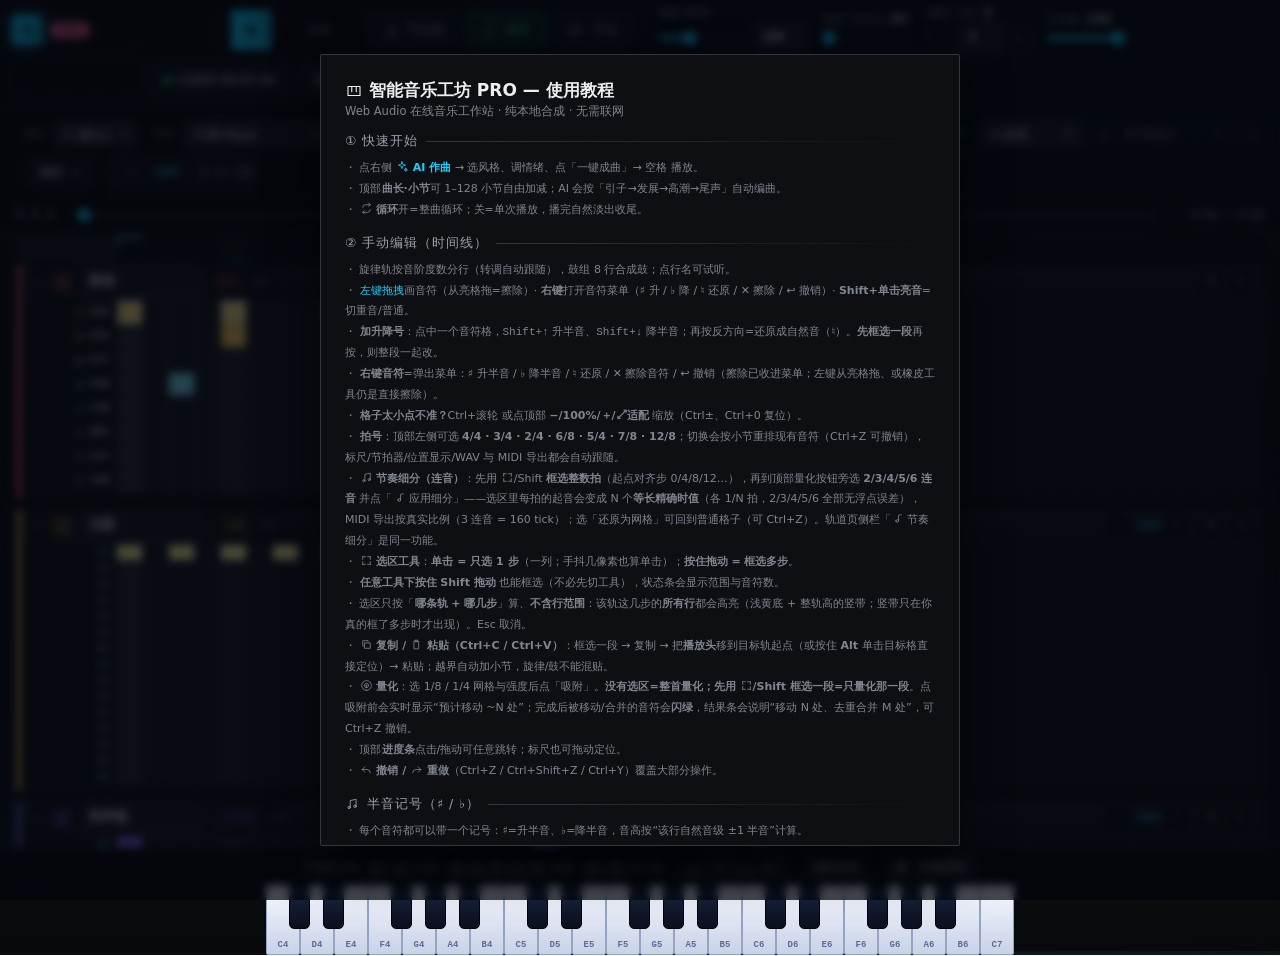
==== index.html @ 0ff8b5b7 "fix(share): 分享卡片二维码/链接不再指向 localhost，并如实说明二维码能带什么 用户反馈的致命问题：分享卡片上的二维码在别的设备上扫出来是 localhost，打不开。  排查发现" ====
<!DOCTYPE html>
<html lang="zh-CN">
<head>
<meta charset="UTF-8">
<meta name="viewport" content="width=device-width, initial-scale=1">
<!-- 跨文档 View Transition 的 opt-in 双保险（批 C 诊断）：与 css/theme.css 的 @view-transition{navigation:auto}
     等价、互相兼容；这是 W3C 推荐的早期写法，Chromium 111+ 就认，旧浏览器忽略本行不会报错 -->
<meta name="view-transition" content="same-origin">
<!-- 对外访问地址：分享链接与分享卡片二维码用它拼，**不能用 location.origin**——
     本地起服务时那是 localhost，别人扫了/点了都打不开。自行部署请改这两行。 -->
<link rel="canonical" href="https://yhl4466.github.io/music-studio-pro/">
<meta name="mp-share-base" content="https://yhl4466.github.io/music-studio-pro/">
<title>智能音乐工坊 PRO · AI 作曲工作室</title>
<link rel="stylesheet" href="./css/theme.css">
<link rel="stylesheet" href="./css/layout.css">
<link rel="stylesheet" href="./css/timeline.css">
<link rel="icon" href="./assets/favicon.svg">
<script type="module" src="./js/main.js"></script>
</head>
<body>

<header class="topbar">
  <div class="brand" id="brandBtn">
    <div class="logo"></div>
    <b>智能音乐工坊</b>
    <span class="badge">PRO</span>
  </div>
  <div class="sep"></div>

  <div class="transport">
    <button class="playBtn" id="playBtn" title="播放 / 停止 (空格)">
      <svg viewBox="0 0 24 24" id="playIco"><path d="M8 5v14l11-7z"/></svg>
      <svg viewBox="0 0 24 24" id="stopIco" style="display:none"><rect x="6" y="6" width="12" height="12" rx="2"/></svg>
    </button>
    <!-- 批 C 第三部分：走带区只剩"操作状态"一行（位置已并入下方进度行，BPM/拍号只在顶栏数值处） -->
    <div class="posBox"><div class="posSub" id="posSub" title="操作状态">就绪</div></div>
    <button class="metroBtn" id="metroBtn"><span>节拍器</span></button>
    <button class="metroBtn on" id="loopBtn" title="循环播放整曲 / 单次播放"><span>循环</span></button>
    <button class="toStartBtn" id="toStartBtn" title="回到开头（若在播放则从头重新开始）">开头</button>
  </div>

  <div class="sep"></div>

  <div class="ctrls">
    <div class="knobGrp">
      <div class="knobTop"><span>速度 BPM</span></div>
      <div style="display:flex;gap:8px;align-items:center">
        <div class="rangeW"><input type="range" id="bpm" min="40" max="220" value="100"></div>
        <input class="numInp" id="bpmNum" type="number" min="40" max="220" value="100">
      </div>
    </div>
    <div class="knobGrp">
      <div class="knobTop"><span>摇摆 Swing</span><span class="v" id="swingV">0%</span></div>
      <div class="rangeW" style="width:90px"><input type="range" id="swing" min="0" max="80" value="0"></div>
    </div>
    <div class="knobGrp">
      <div class="knobTop"><span>曲长·小节</span><span class="v" id="barsV">4</span></div>
      <div style="display:flex;gap:4px;align-items:center">
        <button class="hchip" id="barMinus" title="减少 1 小节">−</button>
        <input class="numInp" id="barsN" type="number" min="1" max="128" value="4" style="width:42px">
        <button class="hchip" id="barPlus" title="增加 1 小节">+</button>
      </div>
    </div>
    <div class="knobGrp">
      <div class="knobTop"><span>主音量</span><span class="v" id="masterV">100</span></div>
      <div class="rangeW" style="width:90px"><input type="range" id="masterVol" min="0" max="120" value="100"></div>
    </div>
  </div>

  <div class="acts">
    <div class="vizBox"><canvas id="viz" width="120" height="30"></canvas></div>
    <!-- 自动保存状态：改动后显示"未保存"，~900ms 后变"已自动保存 HH:MM:SS"。
         点它打开菜单（保存到作品库历史 / 立即保存 / 导出）。没有这块指示时，
         自动保存是完全静默的 —— 用户无从判断到底存没存，会合理地以为"没有自动保存"。 -->
    <div class="menuWrap" id="saveWrap">
      <button class="btn saveBtn" id="saveBtn" title="自动保存状态（点开可查看历史版本）" aria-haspopup="true" aria-expanded="false">
        <span class="saveDot" id="saveDot" aria-hidden="true"></span><span id="saveTxt">已就绪</span>
      </button>
      <div class="menu menuRight" id="saveMenu" role="menu" aria-label="保存与历史">
        <div class="saveMenuHead" id="saveMenuHead">自动保存已开启</div>
        <button class="mi" data-sact="now"><span class="ic"></span>立即保存一次</button>
        <button class="mi" data-sact="lib"><span class="ic"></span>存入作品库…</button>
        <div class="divider" style="margin:4px 0"></div>
        <button class="mi" data-sact="history"><span class="ic"></span>查看历史版本…</button>
      </div>
    </div>
    <div class="menuWrap">
      <button class="btn" id="eqBtn" title="主输出 3 段均衡 / 砖墙限制器">EQ</button>
      <div class="menu eqPanel" id="eqPanel">
        <div class="h2" style="margin-top:2px">主输出均衡 / 限制</div>
        <div class="sliderLine"><label>低频</label><input type="range" id="eqL" min="-12" max="12" value="0"><span class="v" id="eqLV">0</span></div>
        <div class="sliderLine"><label>中频</label><input type="range" id="eqM" min="-12" max="12" value="0"><span class="v" id="eqMV">0</span></div>
        <div class="sliderLine"><label>高频</label><input type="range" id="eqH" min="-12" max="12" value="0"><span class="v" id="eqHV">0</span></div>
        <div class="sliderLine"><label>限制器</label><input type="range" id="eqLim" min="0" max="1" step="0.1" value="1"><span class="v" id="eqLimV">开</span></div>
        <div class="small">EQ ±12dB；限制器可避免削波。</div>
      </div>
    </div>
    <button class="btn acc" id="aiBtn" title="打开 AI 作曲面板">AI 作曲</button>
    <div class="menuWrap" id="themeWrap">
      <button class="btn themeBtn" id="themeBtn" title="切换主题配色（6 套，选择会记住）"></button>
    </div>
    <button class="btn" id="sideToggle" title="收展右侧面板"></button>
    <div class="menuWrap">
      <button class="btn" id="menuBtn">菜单</button>
      <div class="menu" id="menu">
        <button class="mi" data-act="addLead"><span class="ic"></span>添加主旋律轨</button>
        <button class="mi" data-act="addArp"><span class="ic"></span>添加琶音轨</button>
        <button class="mi" data-act="addPad"><span class="ic"></span>添加和弦垫轨</button>
        <button class="mi" data-act="addChord"><span class="ic"></span>添加柱式和弦轨</button>
        <button class="mi" data-act="addBass"><span class="ic"></span>添加贝斯轨</button>
        <button class="mi" data-act="addDrum"><span class="ic"></span>添加鼓组轨</button>
        <div class="divider" style="margin:4px 0"></div>
        <button class="mi" data-act="saveFile"><span class="ic"></span>导出工程文件<small>JSON</small></button>
        <button class="mi" data-act="loadFile"><span class="ic"></span>导入工程文件<small>JSON</small></button>
        <button class="mi" data-act="quickSave"><span class="ic"></span>快速保存到浏览器<small>Ctrl+S</small></button>
        <button class="mi" data-act="quickLoad"><span class="ic"></span>载入浏览器存档</button>
        <div class="divider" style="margin:4px 0"></div>
        <button class="mi" data-act="exportWav"><span class="ic"></span>导出 WAV 音频</button>
        <button class="mi" data-act="exportMidi"><span class="ic"></span>导出 MIDI 文件</button>
        <button class="mi" data-act="importMidi"><span class="ic"></span>导入 MIDI 文件</button>
        <button class="mi" data-act="shareLink"><span class="ic"></span>复制分享链接</button>
        <button class="mi" data-act="help"><span class="ic"></span>快捷键 &amp; 说明</button>
        <div class="divider" style="margin:4px 0"></div>
        <button class="mi" data-act="clearAll" style="color:var(--bad)"><span class="ic"></span>清空全部音轨</button>
      </div>
    </div>
    <input type="file" id="fileIn" accept=".json,.mpjson" style="display:none">
    <input type="file" id="midiFileIn" accept=".mid,.midi" style="display:none">
  </div>
</header>

<div class="wrap">
  <main class="stage">
    <div class="stageTop">
      <div class="t1" id="keyInfo"></div>
      <select class="miniSel" id="meterSel" style="width:auto" title="拍号（每小节几拍、以什么音符为一拍）：4/4、3/4、2/4、6/8、5/4、7/8、12/8。切换会按小节重排现有内容">
        <option value="4/4">4/4</option>
        <option value="3/4">3/4</option>
        <option value="2/4">2/4</option>
        <option value="6/8">6/8</option>
        <option value="5/4">5/4</option>
        <option value="7/8">7/8</option>
        <option value="12/8">12/8</option>
      </select>
      <!-- 批 C 后补：工具行按功能分组（调性 / 绘制 / 复制 / 量化 / 细分 / 撤销 / 编辑 / 缩放），
           组间用 .vsep 竖线（--hair-2）分隔；行内 gap 4px + 竖线两侧各 4px = 组间视觉 8px -->
      <span class="vsep" aria-hidden="true"></span>
      <div class="zoomGrp toolGrp" title="绘制工具：画笔=点/拖画（从亮格拖=擦）；橡皮=点/拖擦；选区=拖一段用于 复制/区域量化。任意工具下按住 Shift 拖也可以直接框选">
        <button id="toolPaint" class="on" title="画笔：点/拖画音符" aria-label="画笔工具"></button>
        <button id="toolErase" title="橡皮：点/拖擦除" aria-label="橡皮工具"></button>
        <button id="toolSel" title="选区/区域量化：按住左键拖出一个框（和文件管理器选文件一样），松开后即可复制 或 只量化这一段；或按住 Shift 拖动直接框选" aria-label="选区工具"></button>
      </div>
      <span class="vsep" aria-hidden="true"></span>
      <div class="zoomGrp clipGrp" title="复制/粘贴：先框选一段并复制（Ctrl+C），把播放头移到目标轨的起点（或 Alt 点目标格定位）后粘贴（Ctrl+V）">
        <button id="copyBtn" title="复制选区 (Ctrl+C)" aria-label="复制选区"></button>
        <button id="pasteBtn" title="粘贴 (Ctrl+V)" aria-label="粘贴"></button>
        <span class="zv" id="regionInfo" style="min-width:0;text-align:left"></span>
      </div>
      <span class="vsep" aria-hidden="true"></span>
      <select class="miniSel" id="quantGrid" title="量化到的最小音符粒度（16 分=原样；有选区时只量化选区）" aria-label="量化网格">
        <option value="1">1/16</option>
        <option value="2" selected>1/8</option>
        <option value="4">1/4</option>
      </select>
      <div class="rangeW" style="width:70px"><input type="range" id="quantStr" min="0" max="100" value="100" title="量化强度（%靠近网格；0=不动）"></div>
      <button class="btn sm" id="quantBtn" title="把音符吸附到网格（有选区=只量化选区）">吸附</button>
      <span class="qEst" id="quantEst"></span>
      <span class="vsep" aria-hidden="true"></span>
      <select class="miniSel" id="rhythmSel" style="width:auto" title="选区节奏细分：把选区里每拍的起音改成 N 等分精确时值（2/3/4/5/6 连音），或还原成普通网格" aria-label="连音数">
        <option value="2">2 连音</option>
        <option value="3" selected>3 连音</option>
        <option value="4">4 连音</option>
        <option value="5">5 连音</option>
        <option value="6">6 连音</option>
        <option value="0">还原为网格</option>
      </select>
      <button class="btn sm" id="rhythmBtn" title="先在旋律/鼓组轨上框选整数拍（选区工具 或 Shift+拖），再点这里应用细分">应用细分</button>
      <span class="vsep" aria-hidden="true"></span>
      <!-- 撤销/重做改纯图标按钮（28px 方形，与画笔/橡皮/选区/复制/粘贴同一套）；
           文字进 title，label 用 aria-label 保住读屏 -->
      <button class="btn sm icoBtn" id="undoBtn" disabled title="撤销 Ctrl+Z" aria-label="撤销"><span class="ico ico-undo" aria-hidden="true"></span></button>
      <button class="btn sm icoBtn" id="redoBtn" disabled title="重做 Ctrl+Shift+Z" aria-label="重做"><span class="ico ico-redo" aria-hidden="true"></span></button>
      <span class="vsep" aria-hidden="true"></span>
      <!-- 批 C 第三部分：低频的 4 个编辑动作从常驻收进「编辑 ▾」菜单（id / 事件绑定一律不变，
           结构上只是换了父节点；菜单项的 .mi 类让它们与主菜单同一套观感与交错动效） -->
      <div class="menuWrap" id="editWrap">
        <button class="btn sm" id="editBtn" title="更多编辑操作（人性化力度 / 随机音色 / 清空选中轨 / 跟随）" aria-haspopup="true" aria-expanded="false">编辑 <span class="ico ico-caret" aria-hidden="true"></span></button>
        <div class="menu menuBelow" id="editMenu" role="menu" aria-label="更多编辑操作">
          <button class="mi" id="humanBtn" title="给所有音符加入轻微力度变化">人性化力度</button>
          <button class="mi" id="randPatchBtn" title="随机化选中音轨的音色">随机音色</button>
          <button class="mi" id="clearSelBtn" title="清空选中音轨的图案 (Delete)">清空选中轨</button>
          <div class="divider" style="margin:4px 0"></div>
          <button class="mi" id="followBtn" title="播放时自动滚动时间线跟随播放头"><span class="ico ico-follow" aria-hidden="true"></span>跟随</button>
        </div>
      </div>
      <span class="vsep" aria-hidden="true"></span>
      <div class="zoomGrp" title="时间线视图缩放（只改变显示大小，不改曲长/音符）">
        <button id="zoomOut" title="缩小"></button><span class="zv" id="zoomV">100%</span><button id="zoomIn" title="放大"></button><button id="zoomFit" class="fit" title="适配窗口宽度（长曲缩放下限 50%，横向滚动查看）"></button>
      </div>
    </div>
    <div class="seekBar" id="seekBar">
      <!-- 批 C 第三部分：位置并入进度行 —— 位置(#posMain) + 时长(#seekLbl) 同处一行，全案只此一处报位置/时长 -->
      <div class="posMain" id="posMain">1.1.1</div>
      <div class="seekTrack" id="seekTrack">
        <div class="seekFill" id="seekFill"></div>
        <div class="seekKnob" id="seekKnob"></div>
      </div>
      <span class="seekLbl" id="seekLbl">0:00 / 0:00</span>
    </div>
    <div class="timeline" id="timeline">
      <div class="tlInner" id="tlInner">
        <div class="ruler" id="ruler"></div>
        <div id="trackList"></div>
      </div>
      <div class="emptyTip hidden" id="emptyTip">
        <div class="big"></div>
        <b>还没有任何音轨</b>
        <div class="hint">点上方「<span class="ico ico-sparkle" aria-hidden="true"></span>AI 作曲」一键生成一首完整编曲<br>或手动点击 <b style="color:var(--acc)"><span class="ico ico-menu" aria-hidden="true"></span>菜单</b> 添加音轨 · 也可 <b style="color:var(--acc)">导入工程</b></div>
        <button class="btn acc" id="demoBtn" style="pointer-events:auto">加载示例工程</button>
      </div>
    </div>
    <div class="pianoBar" id="pianoBar">
      <div class="pinfo">
        <span><span class="ico ico-keys" aria-hidden="true"></span>键盘演奏 &nbsp;<kbd>A</kbd>–<kbd>L</kbd> 白键 · <kbd>W</kbd><kbd>E</kbd><kbd>T</kbd><kbd>Y</kbd><kbd>U</kbd> 黑键 · <kbd>Z</kbd>/<kbd>X</kbd> 切八度</span>
        <span>八度 <button class="btn sm" id="pianoOctDown"></button><span id="pianoOctV" style="font:600 11px var(--mono)">C5</span><button class="btn sm" id="pianoOctUp"></button></span>
        <span><button class="btn sm" id="audBtn">试听音色</button></span>
        <span title="让键盘起点对准所选旋律轨的音区，方便跟着试弹"><button class="btn sm" id="pianoAlign">对准音区</button></span>
      </div>
      <div class="pKeys" id="pKeys"></div>
    </div>
  </main>

  <aside class="side" id="side">
    <nav class="sideTabs">
      <button class="stab on" data-tab="ai">AI 作曲</button>
      <button class="stab" data-tab="track">轨道 / 混音</button>
      <button class="stab" data-tab="lib">作品库</button>
    </nav>
    <div class="sideBody" id="sideBody"></div>
  </aside>
</div>

<div id="toasts"></div>
<input type="file" id="wavFileIn" style="display:none">

</body>
</html>
---- css/theme.css ----
/* [theme.css] FEAT-V6/T2（批 1）：全站设计 token —— 冷灰基底 + 单一信号色 + 锐利直角 + 1px 细线。
   ============================================================================
   设计语言（两页共用，主应用与可视化页同一套）：
   1) 基底：中性冷灰阶梯（不再带明显蓝/暖偏），6 套主题共用同一套灰阶关系，
      主题之间的差异**只由信号色与少量表现层（glow / edging / hair）承担**。
   2) 信号色：每套主题只有 1 个色相（--sig = --acc）。--acc2/--acc3 是同色相的暗步/亮步，
      供"需要两三档"的地方使用（渲染器的 theme 配色、chip 选中底、图表渐变），不再是第二/第三个色相。
   3) 对比度：--txt/--bg0 ≥ 7:1、--txt/--card ≥ 7:1、--mut 与 --dim 对 --card ≥ 4.5:1（小字也达 AA）。
   4) 层级：--mut（标签）与 --dim（元信息/技术标签）拉开到可辨识的亮度差；颜色只承担层级，不靠加粗。
   5) 无辉光、无彩虹渐变：--glow 仅 cyber 非零；--grad/--grad2 是"信号色 → 同色 62~78% 透明"的弱渐变。
   6) 尺度 token（字号阶梯 / 间距 / 时长缓动 / 控件高度 / 圆角）只在 :root 定义一次，主题块不重复。
   ============================================================================
   外部依赖（**改名/改类型会坏功能，务必保持**）：
   · JS 读色：--acc / --acc2 / --acc3 / --txt（js/viz/renderers/*.js 用正则解析，必须是字面 hex 或 rgb()，
     不能写成 color-mix()/var()，否则渲染器取色失败会回落到内置默认色）。
   · JS 读长度：--labW（js/ui/seek.js 用 parseFloat 取像素值，必须保留 px 单位）。
   · 主题切换：JS 只切 documentElement 的 data-theme，本文件必须为 6 套主题**全覆盖**同一批变量。
   ============================================================================
   Token 分两类：
   A. 每套主题必须全覆盖（下方 6 个主题块结构完全一致，便于逐行比对）；
   B. 仅 :root 定义一次的尺度 token（字号/间距/时长/高度/圆角），主题块里不出现。
   ============================================================================ */

/* ============================== A. 主题：studio（默认·录音棚冷灰） ============================== */
:root{
  /* —— 基底（中性冷灰，无蓝偏） —— */
  --bg0:#0a0b0d; --bg1:#0e1013; --bg2:#13161a; --panel:#0d0f12;
  --card:#13161a; --card2:#191d22;
  --line:#23272d; --line2:#33373d;                  /* 1px 分割线：常态 / 强化 */
  --hair:rgba(255,255,255,.07);                     /* 细网格线（弱） */
  --hair-2:rgba(255,255,255,.14);                   /* 细网格线（强） */
  --grid-line:#1b1e23; --grid-line2:#23272d;        /* 时间线网格（浅色主题需反转） */
  /* —— 文字层级（4 档，冷灰中性） —— */
  --txt:#eceef1; --mut:#9ba1ab; --dim:#80868f;
  /* —— 单一信号色 + 同色暗步/亮步 —— */
  --sig:#18d1ff;
  --acc:#18d1ff; --acc2:#12829e; --acc3:#77def9;
  /* —— 语义色（与主题无关，仅 cream 为浅底加深） —— */
  --good:#35c98f; --warn:#e8b13f; --bad:#e5484d;
  /* —— 弱渐变（信号色 → 同色 78%），不再是三色霓虹 —— */
  --grad:linear-gradient(100deg,#18d1ff,rgba(24,209,255,.78));
  --grad2:linear-gradient(100deg,rgba(24,209,255,.62),#18d1ff);
  /* —— 阴影（紧、实、无明显扩散） —— */
  --shadow-1:0 1px 2px rgba(0,0,0,.5);
  --shadow-2:0 8px 24px rgba(0,0,0,.55);
  --shadow-3:0 20px 48px rgba(0,0,0,.62);
  /* —— 玻璃层 / 交互底 —— */
  --glass:rgba(14,16,19,.72); --glass-blur:14px;
  --hover:rgba(255,255,255,.07);
  --well:rgba(0,0,0,.30);
  --ctl-bg:#0d0f12; --ctl-bg2:#1b1f24; --sel-bg:#1c2026;
  --ring:#18d1ff;                                   /* 焦点环 = 信号色 */
  --on-acc:#05070a; --on-txt:#f2f4f6;               /* 信号色块上的字 / 选中态的字 */
  /* —— 其它表现层 —— */
  --edging:rgba(255,255,255,.10);
  --cell-shadow:inset 0 -2px 0 rgba(0,0,0,.35),inset 0 0 0 1px rgba(255,255,255,.10);
  --scroll-sh:8px 0 10px -8px rgba(0,0,0,.7);
  --piano:rgba(12,13,16,.96); --piano2:rgba(8,9,11,.98);
  --glow:0 0 0 0 rgba(0,0,0,0);
  --note-ink:#0b0c0e;
  /* —— 预混 token（FEAT-V6/T4：color-mix 静态化。切主题时要重算上万节点，
        原来每格 6 条 color-mix 会让同步重算达 515ms；这里把它们变成"常量"）—— */
  --txt-rgb:236,238,241; --line-rgb:35,39,45; --bg0-rgb:10,11,13;
  --acc-rgb:24,209,255; --acc2-rgb:18,130,158; --acc3-rgb:119,222,249;
  --good-rgb:53,201,143; --bad-rgb:229,72,77; --note-ink-rgb:11,12,14;
  --lab-root:#53d9fb; --ruler-bar-tx:#9ae3f7;

  /* ============================ B. 尺度 token（全站一次定义） ============================ */
  /* 字号阶梯：极端对比（44 超大 ↔ 9 技术标签），中间只留 4 档，避免"15 档差 0.5px" */
  --fs-display:44px; --fs-h1:22px; --fs-h2:15px; --fs-body:12.5px; --fs-label:10px; --fs-micro:9px;
  --lh-tight:1.15; --lh-base:1.5;
  --ls-wide:1.2px; --ls-tech:2px;                   /* 技术标签字距 */
  /* 间距阶梯（4 的倍数） */
  --sp-1:4px; --sp-2:8px; --sp-3:12px; --sp-4:16px; --sp-5:24px; --sp-6:32px;
  --gut:16px; --gap-ctl:8px;                        /* 页面左右栏距 / 控件之间 */
  /* ============================ C. 动效 token（FEAT-V6/T5 批 3 动效系统） ============================
     时长按 100/300/500 Rule 分五档；**退出动画 = 进入时长 × 0.75**（在组件里写死为下一档，
     例：菜单进入 --dur-base 280ms → 退出 --dur-fast 200ms ≈ 0.71×）。
     缓动一律用这 5 个具名曲线，不用 ease / linear / 弹跳曲线（2015 年观感）。 */
  --dur-instant:120ms;  /* 即时反馈：按下、开关、颜色 */
  --dur-fast:200ms;     /* 快速状态：hover、focus ring；也是退出动画基准（280×0.75≈200） */
  --dur-base:280ms;     /* 状态变化：菜单、tooltip、面板 */
  --dur-slow:420ms;     /* 布局变化：手风琴、模态、抽屉 */
  --dur-enter:560ms;    /* 入场：页面加载、英雄区 */
  --dur-flash:1200ms;   /* 功能反馈：量化闪绿（需可读，故比 slow 长；唯一的第 6 档，见汇报偏差） */
  --ease-out:cubic-bezier(.16,1,.3,1);         /* 元素进入（默认） */
  --ease-in:cubic-bezier(.7,0,.84,0);          /* 元素离开 */
  --ease-in-out:cubic-bezier(.65,0,.35,1);     /* 状态切换（下划线滑动等） */
  --ease-out-quart:cubic-bezier(.25,1,.5,1);   /* 平滑、精致（列表交错） */
  --ease-out-quint:cubic-bezier(.22,1,.36,1);  /* 戏剧性（粒子呼吸） */
  --ease-linear:cubic-bezier(0,0,1,1);         /* 恒速：只给旋转弧用（数学上等价 linear，但不用关键字） */
  /* 控件高度（统一 3 档） */
  --h-lg:40px; --h:32px; --h-sm:26px;
  /* 圆角：锐利直角（机核风），不再有 12px 软卡片 */
  --r:2px; --r-sm:2px; --r-xs:2px; --r-pill:2px;
  --mono:ui-monospace,'Cascadia Code',Consolas,monospace;
  --cw:24px; --labW:96px;
  font-size:14px;
}

/* ============================== 主题：midnight（更深、更静） ============================== */
:root[data-theme="midnight"]{
  --bg0:#060709; --bg1:#0a0b0e; --bg2:#101216; --panel:#080a0d;
  --card:#0e1014; --card2:#14171c;
  --line:#1e2127; --line2:#2c3038;
  --hair:rgba(255,255,255,.08); --hair-2:rgba(255,255,255,.15);
  --grid-line:#16191e; --grid-line2:#1e2127;
  --txt:#f0f2f5; --mut:#9aa1ac; --dim:#7f8792;
  --sig:#5a7cff;
  --acc:#5a7cff; --acc2:#384d9d; --acc3:#9eb1fa;
  --good:#2fbe86; --warn:#dfa93a; --bad:#e04a52;
  --grad:linear-gradient(100deg,#5a7cff,rgba(90,124,255,.78));
  --grad2:linear-gradient(100deg,rgba(90,124,255,.62),#5a7cff);
  --shadow-1:0 1px 2px rgba(0,0,0,.6);
  --shadow-2:0 10px 28px rgba(0,0,0,.66);
  --shadow-3:0 22px 54px rgba(0,0,0,.72);
  --glass:rgba(10,11,14,.76); --glass-blur:16px;
  --hover:rgba(255,255,255,.08);
  --well:rgba(0,0,0,.42);
  --ctl-bg:#080a0d; --ctl-bg2:#171b21; --sel-bg:#1a1f24;
  --ring:#5a7cff;
  --on-acc:#04060a; --on-txt:#f4f6f9;
  --edging:rgba(255,255,255,.11);
  --cell-shadow:inset 0 -2px 0 rgba(0,0,0,.42),inset 0 0 0 1px rgba(255,255,255,.11);
  --scroll-sh:8px 0 10px -8px rgba(0,0,0,.85);
  --piano:rgba(8,10,13,.97); --piano2:rgba(5,6,8,.99);
  --glow:0 0 0 0 rgba(0,0,0,0);
  --note-ink:#07080b;
  --txt-rgb:240,242,245; --line-rgb:30,33,39; --bg0-rgb:6,7,9;
  --acc-rgb:90,124,255; --acc2-rgb:56,77,157; --acc3-rgb:158,177,250;
  --good-rgb:47,190,134; --bad-rgb:224,74,82; --note-ink-rgb:7,8,11;
  --lab-root:#849dfc; --ruler-bar-tx:#b7c5f9;
}

/* ============================== 主题：cyber（信号色 + 霓虹描边，唯一保留辉光） ============================== */
:root[data-theme="cyber"]{
  --bg0:#05070a; --bg1:#090c11; --bg2:#0e1319; --panel:#07090d;
  --card:#0d1116; --card2:#15191e;
  --line:#1f2329; --line2:#2b3035;
  --hair:rgba(255,255,255,.08); --hair-2:rgba(0,229,176,.22);   /* cyber 的"通电细线" */
  --grid-line:#191d22; --grid-line2:#21262b;
  --txt:#eef1f4; --mut:#9aa3ad; --dim:#7f8892;
  --sig:#00e5b0;
  --acc:#00e5b0; --acc2:#028c6e; --acc3:#68eecf;
  --good:#35c98f; --warn:#e8c33f; --bad:#e5484d;
  --grad:linear-gradient(100deg,#00e5b0,rgba(0,229,176,.78));
  --grad2:linear-gradient(100deg,rgba(0,229,176,.62),#00e5b0);
  --shadow-1:0 1px 2px rgba(0,0,0,.6);
  --shadow-2:0 10px 28px rgba(0,0,0,.68);
  --shadow-3:0 22px 54px rgba(0,0,0,.74);
  --glass:rgba(9,12,16,.70); --glass-blur:16px;
  --hover:rgba(0,229,176,.10);
  --well:rgba(0,0,0,.36);
  --ctl-bg:#080b0f; --ctl-bg2:#171c20; --sel-bg:#1a2024;
  --ring:#00e5b0;
  --on-acc:#04120d; --on-txt:#e8fff8;
  --edging:rgba(0,229,176,.35);
  --cell-shadow:inset 0 -2px 0 rgba(0,0,0,.45),inset 0 0 0 1px rgba(0,229,176,.22);
  --scroll-sh:8px 0 10px -8px rgba(0,0,0,.85);
  --piano:rgba(8,11,14,.96); --piano2:rgba(4,6,8,.99);
  --glow:0 0 18px rgba(0,229,176,.18);              /* 赛博特色：唯一非零辉光 */
  --note-ink:#06090c;
  --txt-rgb:238,241,244; --line-rgb:31,35,41; --bg0-rgb:5,7,10;
  --acc-rgb:0,229,176; --acc2-rgb:2,140,110; --acc3-rgb:104,238,207;
  --good-rgb:53,201,143; --bad-rgb:229,72,77; --note-ink-rgb:6,9,12;
  --lab-root:#43e8c3; --ruler-bar-tx:#90efda;
}

/* ============================== 主题：sunrise（暖意只在信号色，基底仍冷灰） ============================== */
:root[data-theme="sunrise"]{
  --bg0:#0a0b0d; --bg1:#0f1013; --bg2:#14161a; --panel:#0d0f12;
  --card:#14161a; --card2:#1a1d22;
  --line:#24282e; --line2:#34383d;
  --hair:rgba(255,255,255,.07); --hair-2:rgba(255,255,255,.14);
  --grid-line:#1c1f24; --grid-line2:#24282d;
  --txt:#f0f1f3; --mut:#a2a7ae; --dim:#868c94;
  --sig:#ff7a2f;
  --acc:#ff7a2f; --acc2:#9d4d21; --acc3:#f9b088;
  --good:#35c98f; --warn:#e8b13f; --bad:#e5484d;
  --grad:linear-gradient(100deg,#ff7a2f,rgba(255,122,47,.78));
  --grad2:linear-gradient(100deg,rgba(255,122,47,.62),#ff7a2f);
  --shadow-1:0 1px 2px rgba(0,0,0,.5);
  --shadow-2:0 8px 24px rgba(0,0,0,.55);
  --shadow-3:0 20px 48px rgba(0,0,0,.62);
  --glass:rgba(15,16,19,.72); --glass-blur:14px;
  --hover:rgba(255,255,255,.07);
  --well:rgba(0,0,0,.30);
  --ctl-bg:#0d0f12; --ctl-bg2:#1c1f24; --sel-bg:#1d2026;
  --ring:#ff7a2f;
  --on-acc:#120703; --on-txt:#f6f4f2;
  --edging:rgba(255,255,255,.10);
  --cell-shadow:inset 0 -2px 0 rgba(0,0,0,.35),inset 0 0 0 1px rgba(255,255,255,.10);
  --scroll-sh:8px 0 10px -8px rgba(0,0,0,.7);
  --piano:rgba(13,14,17,.96); --piano2:rgba(9,10,12,.98);
  --glow:0 0 0 0 rgba(0,0,0,0);
  --note-ink:#0c0d10;
  --txt-rgb:240,241,243; --line-rgb:36,40,46; --bg0-rgb:10,11,13;
  --acc-rgb:255,122,47; --acc2-rgb:157,77,33; --acc3-rgb:249,176,136;
  --good-rgb:53,201,143; --bad-rgb:229,72,77; --note-ink-rgb:12,13,16;
  --lab-root:#fb9b66; --ruler-bar-tx:#f6c4a8;
}

/* ============================== 主题：cream（浅色；基底浅冷灰，文字加深到 AA） ============================== */
:root[data-theme="cream"]{
  --bg0:#eef0f2; --bg1:#e6e9ec; --bg2:#dcdfe3; --panel:#f7f8f9;
  --card:#ffffff; --card2:#f1f3f5;
  --line:#d4d8dd; --line2:#b9bec3;
  --hair:rgba(20,23,27,.09); --hair-2:rgba(20,23,27,.16);
  --grid-line:#dfe3e7; --grid-line2:#d4d8dd;
  --txt:#14171b; --mut:#4e555d; --dim:#6b737c;
  --sig:#6a3fd0;
  --acc:#6a3fd0; --acc2:#482f88; --acc3:#ad96e5;
  --good:#1b7a4b; --warn:#8a5a00; --bad:#b3261e;
  --grad:linear-gradient(100deg,#6a3fd0,rgba(106,63,208,.78));
  --grad2:linear-gradient(100deg,rgba(106,63,208,.62),#6a3fd0);
  --shadow-1:0 1px 2px rgba(20,23,27,.10);
  --shadow-2:0 8px 24px rgba(20,23,27,.14);
  --shadow-3:0 18px 40px rgba(20,23,27,.20);
  --glass:rgba(255,255,255,.88); --glass-blur:12px;
  --hover:rgba(20,23,27,.05);
  --well:rgba(20,23,27,.05);
  --ctl-bg:#ffffff; --ctl-bg2:#eceff2; --sel-bg:#e6ecfb;
  --ring:#6a3fd0;
  --on-acc:#ffffff; --on-txt:#14171b;
  --edging:rgba(20,23,27,.10);
  --cell-shadow:inset 0 -2px 0 rgba(0,0,0,.18),inset 0 0 0 1px rgba(0,0,0,.10);
  --scroll-sh:8px 0 10px -8px rgba(20,23,27,.18);
  --piano:rgba(255,255,255,.97); --piano2:rgba(243,245,247,.99);
  --glow:0 0 0 0 rgba(0,0,0,0);
  --note-ink:#14171b;
  --txt-rgb:20,23,27; --line-rgb:212,216,221; --bg0-rgb:238,240,242;
  --acc-rgb:106,63,208; --acc2-rgb:72,47,136; --acc3-rgb:173,150,229;
  --good-rgb:27,122,75; --bad-rgb:179,38,30; --note-ink-rgb:20,23,27;
  --lab-root:#52349d; --ruler-bar-tx:#7f70a8;
}

/* ============================== 主题：forest（绿意只在信号色，基底仍冷灰） ============================== */
:root[data-theme="forest"]{
  --bg0:#090b0c; --bg1:#0d1011; --bg2:#121617; --panel:#0b0e0f;
  --card:#121617; --card2:#181d1e;
  --line:#212727; --line2:#303737;
  --hair:rgba(255,255,255,.07); --hair-2:rgba(255,255,255,.14);
  --grid-line:#191e1f; --grid-line2:#212727;
  --txt:#eceff0; --mut:#9aa5a4; --dim:#7f8a89;
  --sig:#35cf5f;
  --acc:#35cf5f; --acc2:#24803e; --acc3:#87dea0;
  --good:#35c98f; --warn:#e0b23f; --bad:#e5484d;
  --grad:linear-gradient(100deg,#35cf5f,rgba(53,207,95,.78));
  --grad2:linear-gradient(100deg,rgba(53,207,95,.62),#35cf5f);
  --shadow-1:0 1px 2px rgba(0,0,0,.5);
  --shadow-2:0 8px 24px rgba(0,0,0,.55);
  --shadow-3:0 20px 48px rgba(0,0,0,.62);
  --glass:rgba(12,15,16,.72); --glass-blur:14px;
  --hover:rgba(255,255,255,.07);
  --well:rgba(0,0,0,.30);
  --ctl-bg:#0b0e0f; --ctl-bg2:#191e1f; --sel-bg:#1b2320;
  --ring:#35cf5f;
  --on-acc:#04120a; --on-txt:#eefaf3;
  --edging:rgba(255,255,255,.10);
  --cell-shadow:inset 0 -2px 0 rgba(0,0,0,.35),inset 0 0 0 1px rgba(255,255,255,.10);
  --scroll-sh:8px 0 10px -8px rgba(0,0,0,.7);
  --piano:rgba(11,14,15,.96); --piano2:rgba(7,9,10,.98);
  --glow:0 0 0 0 rgba(0,0,0,0);
  --note-ink:#090c0d;
  --txt-rgb:236,239,240; --line-rgb:33,39,39; --bg0-rgb:9,11,12;
  --acc-rgb:53,207,95; --acc2-rgb:36,128,62; --acc3-rgb:135,222,160;
  --good-rgb:53,201,143; --bad-rgb:229,72,77; --note-ink-rgb:9,12,13;
  --lab-root:#68d888; --ruler-bar-tx:#a5e3b8;
}

*{box-sizing:border-box;margin:0;padding:0}
html,body{height:100%}

/* ---------- 主题切换：不再用通配符冻结过渡 ----------
   原实现是 `.theme-transitioning, .theme-transitioning *, *::before, *::after{transition:none!important}`。
   它每切一次主题都要把 `transition` 这条 `!important` 长手属性写到**整棵 DOM**（主页面 2.5 万元素）
   再撤销一次 —— 实测光这一对"加类 / 删类 + 下一帧"就是 300–450ms 的同步样式重算（长曲更久），
   而换来的只是"避免颜色插值"这一点观感收益。
   现在颜色 token 已经全部静态化（不再有逐格 color-mix），`data-theme` 一改，
   同一次样式重算里就把新颜色算完了，本来也不会留下插值区间，所以这条规则整体删除。 */

/* ---------- 主题切换：一次极短的"亮度脉动"（可选动效，300ms） ----------
   · 只动 opacity（合成层动画，不触发重排/重绘的样式重算）；
   · 用 body::after 固定铺满的极淡信号色薄雾，pointer-events:none 不挡交互；
   · 由 js/ui/theme.js 在切主题时加 .theme-pulse（300ms 后移除）。 */
body::after{content:'';position:fixed;inset:0;z-index:400;pointer-events:none;opacity:0;
  background:radial-gradient(120% 80% at 50% 0%,rgba(var(--acc-rgb),.10),transparent 60%)}
:root.theme-pulse body::after{animation:themePulse var(--dur-base) var(--ease-out) 1}
@keyframes themePulse{from{opacity:.9}to{opacity:0}}

/* ---------- 无障碍：prefers-reduced-motion ----------
   规则：关掉所有位移/缩放/循环动画，**保留颜色与透明度过渡**（不丢失状态可读性），
   并保留功能性动画（加载旋转弧、进度微光、焦点环）。 */
@media (prefers-reduced-motion: reduce){
  *,*::before,*::after{
    animation:none !important;                                  /* 位移/缩放/循环动画全关（含交错的负延迟观感） */
    transition-property:opacity,color,background-color,border-color,box-shadow,fill,stroke !important;
    transition-duration:var(--dur-instant) !important;transition-delay:0s !important;
  }
  /* 功能性动画显式恢复（进度条微光 / 忙碌旋转弧）：它们传达"还在跑"，不属于装饰动效 */
  #epBar::after,.pb i::after,.vz-prog>i::after{
    animation:sheen calc(var(--dur-flash) * 2) var(--ease-in-out) infinite !important}
  #epTxt::before{animation:spin var(--dur-flash) var(--ease-linear) infinite !important}
}

/* ---------- 按下反馈（批 3 第 6 项，两页共用）----------
   只加内阴影、不用 scale（scale 会把按钮文字重采样成糊的）；
   时长 --dur-instant（120ms）+ --ease-out；放在文件最后，保证在 .acc:hover 之类规则之后生效。 */
:is(.btn,.chip,.mi,.stab,.hchip,.bigBtn,.metroBtn,.toStartBtn,.zoomGrp button,.vz-btn,.vz-cardLink,.vz-select,
    .vz-play,.vz-cancel,.vz-cover-x,.vz-cover-kinds>button,.vz-cover-tabs>button):active{
  box-shadow:inset 0 2px 4px rgba(0,0,0,.3)}
:is(.btn.acc,.bigBtn,.vz-btn.acc,.playBtn):active{
  box-shadow:inset 0 2px 4px rgba(0,0,0,.3),inset 0 0 0 1px rgba(0,0,0,.25)}

/* ============================================================================
   动效工具（FEAT-V6/T5 批 A：从 layout.css 上移，主应用与可视化页共用）
   必须放在 theme.css —— visualizer.html 只加载 theme.css + viz.css，拿不到 layout.css。
   ============================================================================ */

/* 旋转弧（忙碌指示）：恒速用 --ease-linear（= cubic-bezier(0,0,1,1)，避开规范禁用的 linear 关键字） */
@keyframes spin{to{transform:rotate(360deg)}}
.spin{display:inline-block;width:13px;height:13px;flex:none;border:1.5px solid rgba(var(--txt-rgb),.25);
  border-top-color:var(--acc);border-radius:50%;animation:spin var(--dur-flash) var(--ease-linear) infinite}

/* 进度微光：55% 宽的高光带从右往左扫过（只动 transform，不碰 background-position） */
@keyframes sheen{from{transform:translateX(190%)}to{transform:translateX(-110%)}}

/* 列表交错进入：delay = var(--i) × 40ms，最多 8 档（超过的统一用第 8 档）
   · 主应用 .menu .mi / .helpLine：nth-child 给 --i
   · 可视化页 .vz-p：renderParams() 直接写 style="--i:n"（面板里控件类型不一，nth 会跳号） */
.menu .mi,.helpLine{animation:staggerIn var(--dur-fast) var(--ease-out-quart) both;animation-delay:calc(var(--i,0) * 40ms)}
.menu .mi:nth-child(1),.helpLine:nth-child(1){--i:0}
.menu .mi:nth-child(2),.helpLine:nth-child(2){--i:1}
.menu .mi:nth-child(3),.helpLine:nth-child(3){--i:2}
.menu .mi:nth-child(4),.helpLine:nth-child(4){--i:3}
.menu .mi:nth-child(5),.helpLine:nth-child(5){--i:4}
.menu .mi:nth-child(6),.helpLine:nth-child(6){--i:5}
.menu .mi:nth-child(7),.helpLine:nth-child(7){--i:6}
.menu .mi:nth-child(8),.helpLine:nth-child(8){--i:7}
.menu .mi:nth-child(n+9),.helpLine:nth-child(n+9){--i:8}
@keyframes staggerIn{from{opacity:0;transform:translateY(4px)}to{opacity:1;transform:none}}

/* 数字/文本上滑淡入。同名不同名的两条动画是为了"能重播"：连续改值时交替切类名即可重启，
   不必 remove → 强制回流 → add（拖动参数时每帧回流不可接受）。 */
@keyframes numTick{from{opacity:0;transform:translateY(6px)}to{opacity:1;transform:none}}
@keyframes numTickAlt{from{opacity:0;transform:translateY(6px)}to{opacity:1;transform:none}}
.numTick{animation:numTick var(--dur-fast) var(--ease-out)}
.numTickAlt{animation:numTickAlt var(--dur-fast) var(--ease-out)}

/* 播放中的"呼吸环"（主应用 .playBtn 与可视化页 .vz-play 共用）：只动 transform + opacity */
@keyframes playRipple{
  0%{opacity:.55;transform:scale(1)}
  65%{opacity:0;transform:scale(1.35)}
  100%{opacity:0;transform:scale(1.35)}
}

/* 交叉淡入淡出（批 A：渲染器切换、封面产物/风格切换、画布首次入场共用）
   fadeOut 120ms --ease-in；fadeIn 280ms --ease-out 带极轻推镜；中间点由 JS 的 120ms 定时器对齐。
   批 C 第一部分起：这两个 keyframes 同时被"跨页面 View Transition"复用（见下面那段）。 */
@keyframes fadeOut{from{opacity:1}to{opacity:0}}
@keyframes fadeIn{from{opacity:0;transform:scale(1.015)}to{opacity:1;transform:none}}
.fadeOut{animation:fadeOut var(--dur-instant) var(--ease-in) both}
.fadeIn{animation:fadeIn var(--dur-base) var(--ease-out) both}

/* ============================================================================
   跨页面过渡（FEAT-V6/T5 批 C 第一部分）：主应用 ⇄ 可视化页
   · @view-transition{navigation:auto} 让**同源跨文档导航**自动带过渡（Chromium 126+）；
   · 两个页面都加载本文件 → 这一条规则两页同时生效，无需各自声明；
   · 不支持的浏览器（旧 Safari / Firefox）会整段忽略，直接跳转，功能一点不受影响；
   · 旧页 200ms/--ease-in 淡出、新页 280ms/--ease-out 淡入 —— 用的是批 3 的 token 与 keyframes，
     没有另起一套 240ms/Material 曲线（见汇报"偏差"）。
   ============================================================================ */
@view-transition{navigation:auto}
::view-transition-old(root){animation:fadeOut var(--dur-fast) var(--ease-in) both}
::view-transition-new(root){animation:fadeIn var(--dur-base) var(--ease-out) both}
/* 共享元素：主应用的 .logo 与可视化页顶栏的 .vz-logo 同名 → 跳转时 logo 从一边"飞"到另一边 */
.logo,.vz-logo{view-transition-name:app-logo}
::view-transition-group(app-logo){animation-duration:var(--dur-base);animation-timing-function:var(--ease-out)}
/* 无障碍：reduced-motion 下不做跨页位移/缩放（全局那条 animation:none 覆盖不到 view-transition 伪元素树） */
@media (prefers-reduced-motion: reduce){
  ::view-transition-old(root),::view-transition-new(root),::view-transition-group(*){animation:none !important}
}

/* ---------- cream（浅色）主题专项：网格反转 / 反色文字 / 阴影加深 ---------- */
:root[data-theme="cream"] .toast,
:root[data-theme="cream"] .menu{box-shadow:var(--shadow-3);border-color:var(--line2)}
/* 网格线在浅底上要看得见：加深一点，并给音符格压深以提高对比度。
   （.pc.on 原来是 color-mix(tc 36%, note-ink)：改成"note-ink 64% 透明罩 + tc 实底"两层背景，
     等价但不再逐格做混色 —— 见 FEAT-V6/T4 的预混 token。） */
:root[data-theme="cream"] .pc{border-right-color:var(--grid-line);border-bottom-color:var(--grid-line)}
:root[data-theme="cream"] .pc.on{
  background-image:linear-gradient(rgba(var(--note-ink-rgb),.64),rgba(var(--note-ink-rgb),.64)),linear-gradient(var(--tc),var(--tc));
  box-shadow:inset 0 -2px 0 rgba(0,0,0,.28),inset 0 0 0 1px rgba(255,255,255,.32)}
:root[data-theme="cream"] .pc.on.velH{filter:brightness(1.12);
  box-shadow:inset 0 0 0 2px rgba(255,255,255,.75),inset 0 0 8px rgba(255,255,255,.45)}
/* 浅色下描边与冻结列投影要更实，避免"糊" */
:root[data-theme="cream"] .tgroup,
:root[data-theme="cream"] .insBox{box-shadow:var(--shadow-1)}
:root[data-theme="cream"] .thead,
:root[data-theme="cream"] .theadLeft,
:root[data-theme="cream"] .lab,
:root[data-theme="cream"] .ruler{background-color:var(--card)}
:root[data-theme="cream"] .lab,
:root[data-theme="cream"] .theadLeft{box-shadow:var(--scroll-sh)}
:root[data-theme="cream"] .tname{color:var(--txt)}
:root[data-theme="cream"] .tname:focus{background:#fff}
:root[data-theme="cream"] .btn.acc,
:root[data-theme="cream"] .bigBtn,
:root[data-theme="cream"] .playBtn{color:var(--on-acc)}
:root[data-theme="cream"] .pianoBar{border-top-color:var(--line2)}
/* 黑键：浅色主题下也要是中性深灰（原来是紫调，与冷灰基底冲突） */
:root[data-theme="cream"] .bkey{background:linear-gradient(180deg,#2a2e34,#101215);color:#c8cdd4}
---- css/layout.css ----
/* [layout.css] source: Pro.html lines 135-260, 369-450, 451-539 (verbatim) */
body{
  font-family:'Segoe UI','PingFang SC','Microsoft YaHei',system-ui,sans-serif;
  background:
    radial-gradient(1200px 600px at 85% -10%, rgba(124,108,255,.14), transparent 60%),
    radial-gradient(900px 500px at -10% 110%, rgba(0,217,255,.10), transparent 60%),
    linear-gradient(180deg,var(--bg0),var(--bg1));
  /* 主题跟随：用主题色重新派生环境光（不支持 color-mix 时沿用上面那行） */
  background:
    radial-gradient(1200px 600px at 85% -10%, rgba(var(--acc2-rgb),.16), transparent 60%),
    radial-gradient(900px 500px at -10% 110%, rgba(var(--acc-rgb),.12), transparent 60%),
    linear-gradient(180deg,var(--bg0),var(--bg1));
  color:var(--txt); overflow:hidden;
}
button{font-family:inherit;color:inherit}
input,select{font-family:inherit;color:inherit}
/* 全局焦点环（键盘可达性） */
:focus-visible{outline:2px solid var(--ring);outline-offset:2px}
::selection{background:rgba(0,217,255,.3)}
::selection{background:rgba(var(--acc-rgb),.34)}
::-webkit-scrollbar{width:10px;height:10px}
::-webkit-scrollbar-thumb{background:var(--line2);border-radius:8px;border:2px solid transparent;background-clip:content-box}
::-webkit-scrollbar-thumb:hover{background:var(--acc);background-clip:content-box;border:2px solid transparent}
::-webkit-scrollbar-track{background:transparent}

/* ---------- 顶栏 ---------- */
/* z-index 必须**高于** .side（同为 40 时，DOM 里靠后的侧栏会盖住顶栏里展开的菜单）。
   顶栏自己就是一个层叠上下文（position:relative + z-index），它内部 .menu 的 z-index:100
   只在顶栏内部有意义 —— 所以想"菜单压过侧栏"，只能把整个顶栏抬到侧栏之上。
   两者在几何上不重叠：.wrap 有 height:calc(100% - 56px)、.side 是它内部的绝对定位层，
   展开的侧栏从顶栏下沿开始，所以抬高顶栏不会挡住侧栏。 */
.topbar{
  height:56px;display:flex;align-items:center;gap:14px;padding:0 14px;
  background:linear-gradient(180deg,rgba(16,24,40,.92),rgba(11,16,29,.9));
  background:var(--glass);backdrop-filter:blur(var(--glass-blur));-webkit-backdrop-filter:blur(var(--glass-blur));
  border-bottom:1px solid var(--line);box-shadow:var(--shadow-1);position:relative;z-index:60;
}
.brand{display:flex;align-items:center;gap:9px;min-width:190px;cursor:pointer;user-select:none}
.logo{width:30px;height:30px;border-radius:var(--r-sm);background:var(--grad);display:flex;align-items:center;justify-content:center;
  box-shadow:0 0 18px rgba(var(--acc-rgb),.45);font-size:16px}
.brand b{font-size:15px;letter-spacing:.4px;white-space:nowrap}
.badge{font-size:9px;padding:2px 7px;border-radius:20px;background:linear-gradient(100deg,#ff7ac8,#ff6b81);
  color:#1a0b12;font-weight:800;letter-spacing:1px;box-shadow:0 0 12px rgba(255,107,129,.4)}
.sep{width:1px;height:24px;background:var(--hair-2);flex:none}

/* transport */
.transport{display:flex;align-items:center;gap:10px}
/* FEAT-V6/T5 批 2：按钮高度统一 3 档（--h-lg 40 / --h 32 / --h-sm 26）；
   hover 只改颜色（--sig 描边 + --hover 底 + --txt 文字），不再位移/缩放 —— 位移会让按钮内文字重栅格化发虚。 */
.playBtn{width:40px;height:40px;border-radius:var(--r-sm);border:none;cursor:pointer;display:flex;align-items:center;justify-content:center;position:relative;
  background:var(--grad);transition:background-color var(--dur-fast) var(--ease-out),border-color var(--dur-fast) var(--ease-out),color var(--dur-fast) var(--ease-out),box-shadow var(--dur-fast) var(--ease-out),filter var(--dur-fast) var(--ease-out);flex:none}
.playBtn:hover{filter:brightness(1.08)}
.playBtn:active{filter:brightness(.94)}
/* 播放中的"呼吸环"：keyframes 已上移到 theme.css（.vz-play 共用），这里只挂主应用的按钮 */
.playBtn::after{content:'';position:absolute;inset:-2px;border:2px solid var(--sig);border-radius:var(--r-sm);
  opacity:0;pointer-events:none}
.playBtn.playing::after,
.playBtn:has(#stopIco:not([style*="none"]))::after{animation:playRipple calc(var(--dur-enter) * 3) var(--ease-in-out) infinite}
.playBtn svg{width:18px;height:18px;fill:var(--on-acc)}
/* 批 C 第三部分：走带区只留"操作状态"（位置已并入进度行）—— 单行状态给到 10px 与 --mut，太细会看不见 */
.posBox{min-width:78px;text-align:center;display:flex;flex-direction:column;justify-content:center}
.posSub{font-size:var(--fs-label);color:var(--mut);letter-spacing:var(--ls-tech);white-space:nowrap;overflow:hidden;text-overflow:ellipsis}
/* 位置并入进度行后的样式：同一行的等宽小标签（去掉原来的 16px + 辉光，那是"独立锚点"时的规格） */
.seekBar .posMain{flex:none;min-width:56px;font:700 12px var(--mono);color:var(--mut);letter-spacing:.5px;text-shadow:none;user-select:none}
.metroBtn{height:var(--h);padding:0 12px;border-radius:var(--r-sm);border:1px solid var(--hair-2);background:var(--card);
  color:var(--mut);cursor:pointer;font-size:var(--fs-body);transition:background-color var(--dur-fast) var(--ease-out),border-color var(--dur-fast) var(--ease-out),color var(--dur-fast) var(--ease-out),box-shadow var(--dur-fast) var(--ease-out);display:flex;gap:6px;align-items:center}
.metroBtn:hover{background:var(--hover);border-color:var(--sig);color:var(--txt)}
.metroBtn.on{border-color:rgba(var(--good-rgb),.6);color:var(--good);
  box-shadow:0 0 12px rgba(var(--good-rgb),.25);background:rgba(var(--good-rgb),.1)}

.ctrls{display:flex;align-items:center;gap:16px;flex:1;flex-wrap:wrap;min-width:0}
.knobGrp{display:flex;flex-direction:column;gap:2px;min-width:0}
.knobTop{display:flex;align-items:baseline;gap:6px;font-size:var(--fs-label);color:var(--mut);letter-spacing:var(--ls-wide)}
.knobTop .v{font:600 12px var(--mono);color:var(--txt)}
.rangeW{position:relative;width:120px;height:18px;display:flex;align-items:center}
/* 滑块（任务 5）：轨 4px 方角、无辉光；拇指 12px 方形（2px 圆角）信号色实底；已取值段 --sig；
   只有滑块保留 scale（需要触感），且只作用于拇指。 */
input[type=range]{-webkit-appearance:none;appearance:none;width:100%;height:4px;border-radius:var(--r-xs);
  background:linear-gradient(90deg,var(--sig),var(--sig)) 0/var(--fill,50%) 100% no-repeat,var(--ctl-bg2);
  outline:none;cursor:pointer}
input[type=range]::-webkit-slider-thumb{-webkit-appearance:none;width:12px;height:12px;border-radius:var(--r-xs);
  background:var(--sig);border:none;transition:transform var(--dur-instant) var(--ease-out)}
input[type=range]::-webkit-slider-thumb:hover{transform:scale(1.1)}
input[type=range]:active::-webkit-slider-thumb{transform:scale(1.15)}
input[type=range]::-moz-range-thumb{width:12px;height:12px;border-radius:var(--r-xs);background:var(--sig);border:none}
input[type=range]:focus-visible{outline:2px solid var(--ring);outline-offset:2px}
input[type=range]:disabled{opacity:.5;cursor:not-allowed}
/* 输入（任务 3）：32 高 / --ctl-bg2 底 / 1px --hair-2 边；focus = --sig 边 + 2px 内环（去掉 3px 外发光） */
.numInp,.tname,.seedRow input{height:var(--h);background:var(--ctl-bg2);border:1px solid var(--hair-2);border-radius:var(--r-xs);color:var(--txt);
  transition:background-color var(--dur-fast) var(--ease-out),border-color var(--dur-fast) var(--ease-out),color var(--dur-fast) var(--ease-out),box-shadow var(--dur-fast) var(--ease-out)}
.numInp{width:52px;font:600 var(--fs-body) var(--mono);text-align:center;padding:0 4px}
.numInp:hover,.tname:hover,.seedRow input:hover{border-color:var(--sig)}
.numInp:focus,.tname:focus,.seedRow input:focus{outline:none;border-color:var(--sig);box-shadow:inset 0 0 0 2px rgba(var(--acc-rgb),.35)}
/* 下拉（任务 4）：统一 32 高 + appearance:none + 自绘 5px×2 三角（纯 CSS 渐变，不引图片）
   —— 选择器必须排除时间线的选中格：.pc 也会带 .sel（area 选区高亮），
      若被这条共享规则命中，格子会吃到 padding:0 24px 0 8px + 1px 全边框 →
      在 box-sizing:border-box 下内容盒被压到 0、border-box 反被撑到固定 34px 并溢出轨道，
      表现为“选中的音符被拉长 / 选区看着多出好几格”，且该宽度与 --cw 无关（缩放时格数还会变）。 */
.stepsSel,.sel:not(.pc),.miniSel{height:var(--h);background-color:var(--ctl-bg2);border:1px solid var(--hair-2);border-radius:var(--r-xs);
  padding:0 24px 0 8px;font-size:var(--fs-body);color:var(--txt);cursor:pointer;font-family:inherit;
  -webkit-appearance:none;appearance:none;
  background-image:linear-gradient(45deg,transparent 50%,var(--mut) 50%),linear-gradient(135deg,var(--mut) 50%,transparent 50%);
  background-position:right 11px center,right 7px center;background-size:5px 5px,5px 5px;background-repeat:no-repeat;
  transition:background-color var(--dur-fast) var(--ease-out),border-color var(--dur-fast) var(--ease-out),color var(--dur-fast) var(--ease-out),box-shadow var(--dur-fast) var(--ease-out)}
.stepsSel:hover,.sel:not(.pc):hover,.miniSel:hover{border-color:var(--sig)}
.stepsSel:focus,.sel:not(.pc):focus,.miniSel:focus{outline:none;border-color:var(--sig);box-shadow:inset 0 0 0 2px rgba(var(--acc-rgb),.35)}

.acts{display:flex;gap:8px;align-items:center;flex:none}
.btn{height:var(--h);padding:0 13px;border-radius:var(--r-sm);border:1px solid var(--hair-2);background:var(--card);color:var(--txt);
  cursor:pointer;font-size:var(--fs-body);display:inline-flex;align-items:center;gap:6px;white-space:nowrap;
  transition:background-color var(--dur-fast) var(--ease-out),border-color var(--dur-fast) var(--ease-out),color var(--dur-fast) var(--ease-out),box-shadow var(--dur-fast) var(--ease-out)}
.btn:hover{background:var(--hover);border-color:var(--sig);color:var(--txt)}
.btn:active{background:rgba(var(--txt-rgb),.1)}
.btn.acc{background:var(--grad);border:none;color:var(--on-acc);font-weight:700}
.btn.acc:hover{filter:brightness(1.08);color:var(--on-acc);box-shadow:0 4px 16px rgba(var(--acc-rgb),.45)}
.btn.danger:hover{border-color:var(--bad);color:var(--bad);box-shadow:0 0 10px rgba(var(--bad-rgb),.18)}
.btn.sm{height:var(--h-sm);padding:0 9px;font-size:11.5px}
.btn.on{border-color:var(--sig);color:var(--sig);background:rgba(var(--acc-rgb),.1)}
.btn:disabled{opacity:.45;cursor:not-allowed}
/* ---------- 自动保存状态指示（顶栏）----------
   状态点用颜色区分：pending=琥珀（有改动待保存）、saved=绿、error=红、idle=灰。
   文案由 js 写；这里只负责"看得见"和不易误读的对比度。 */
.saveBtn{display:inline-flex;align-items:center;gap:6px;max-width:190px}
.saveBtn #saveTxt{overflow:hidden;text-overflow:ellipsis;white-space:nowrap}
.saveDot{width:7px;height:7px;border-radius:50%;flex:none;background:var(--dim);
  transition:background-color var(--dur-fast) var(--ease-out),box-shadow var(--dur-fast) var(--ease-out)}
.saveBtn[data-state="pending"] .saveDot{background:var(--warn);box-shadow:0 0 7px rgba(232,177,63,.55)}
.saveBtn[data-state="saved"] .saveDot{background:var(--good);box-shadow:0 0 7px rgba(53,201,143,.5)}
.saveBtn[data-state="error"] .saveDot{background:var(--bad);box-shadow:0 0 8px rgba(229,72,77,.6)}
.saveBtn[data-state="error"]{border-color:var(--bad);color:var(--bad)}
.saveMenuHead{padding:7px 10px 4px;font-size:10.5px;color:var(--dim);line-height:1.6;border-bottom:1px solid var(--hair)}
.mi[data-sact="now"] .ic{-webkit-mask-image:var(--ic-bookmark);mask-image:var(--ic-bookmark)}
.mi[data-sact="lib"] .ic{-webkit-mask-image:var(--ic-save);mask-image:var(--ic-save)}
.mi[data-sact="history"] .ic{-webkit-mask-image:var(--ic-restore);mask-image:var(--ic-restore)}
.menuWrap{position:relative}
/* 菜单：进入 280ms（--dur-base/--ease-out），退出 200ms（--dur-fast/--ease-in ≈ 进入 × 0.75）。
   display 用 allow-discrete 参与过渡，配合 @starting-style 才能"关也有动画"（元素在过渡结束后才真正 display:none）。 */
.menu{position:absolute;right:0;top:38px;min-width:210px;background:var(--ctl-bg);border:1px solid var(--line2);border-radius:var(--r);
  padding:6px;box-shadow:var(--shadow-2),var(--glow);z-index:100;display:none;opacity:0;transform:scale(.96) translateY(-4px);
  transform-origin:top right;
  transition:opacity var(--dur-fast) var(--ease-in),transform var(--dur-fast) var(--ease-in),display var(--dur-fast) allow-discrete}
.menu.open{display:block;opacity:1;transform:none;
  transition:opacity var(--dur-base) var(--ease-out),transform var(--dur-base) var(--ease-out),display var(--dur-base) allow-discrete;
  background:var(--glass);backdrop-filter:blur(var(--glass-blur));-webkit-backdrop-filter:blur(var(--glass-blur))}
@starting-style{.menu.open{opacity:0;transform:scale(.96) translateY(-4px)}}
/* 批 C 第三部分：嵌在 stageTop 行内的菜单（编辑 ▾）—— 从按钮下沿展开，而不是固定的 38px */
.menuBelow{top:calc(100% + 4px)}
.mi{display:flex;gap:9px;align-items:center;width:100%;background:none;border:none;color:var(--txt);padding:8px 10px;
  border-radius:var(--r-xs);cursor:pointer;font-size:var(--fs-body);text-align:left;
  transition:background-color var(--dur-fast) var(--ease-out),border-color var(--dur-fast) var(--ease-out),color var(--dur-fast) var(--ease-out),box-shadow var(--dur-fast) var(--ease-out)}
.mi:hover{background:var(--hover);color:var(--txt)}
.mi .ic{width:22px;text-align:center}
.mi small{color:var(--dim);margin-left:auto}

.vizBox{width:130px;height:40px;flex:none;display:flex;align-items:flex-end;gap:2px;padding:4px;border:1px solid var(--line);border-radius:var(--r-sm);background:var(--well)}
.vizBox canvas{width:100%;height:100%;display:block}

/* ---------- 布局 ---------- */
body{overflow-x:hidden}      /* 收起时侧栏停在视口右侧之外，不该产生横向滚动条 */
.wrap{height:calc(100% - 56px);display:flex;min-height:0;position:relative}   /* 侧栏浮动覆盖的定位基准 */
.stage{flex:1;display:flex;flex-direction:column;min-width:0}
/* 侧栏 = 浮动覆盖层（Figma 式）：绝对定位盖在主区上方，**不改主区宽度**（收起时主区直接多出 352px）。
   展开 280ms/--ease-out、收起 200ms/--ease-in（与批 3 的"退出 = 进入 × 0.75"一致）；
   展开时加 --shadow-2 表示"浮在上方"。收起的侧栏 visibility:hidden（0s + 延迟切换），
   这样它的控件不会在收起状态下被 Tab 聚焦到，同时收起动画仍然看得见。 */
.side{position:absolute;top:0;right:0;bottom:0;width:352px;z-index:40;  border-left:1px solid var(--line);
  background:linear-gradient(180deg,rgba(14,21,38,.6),rgba(11,16,29,.55));
  background:var(--glass);backdrop-filter:blur(var(--glass-blur));-webkit-backdrop-filter:blur(var(--glass-blur));
  box-shadow:none;
  display:flex;flex-direction:column;min-height:0;
  visibility:hidden;transform:translateX(100%);
  transition:transform var(--dur-fast) var(--ease-in),box-shadow var(--dur-fast) var(--ease-in),
    visibility 0s var(--ease-linear) var(--dur-fast)}
.side.open{visibility:visible;transform:translateX(0);box-shadow:var(--shadow-2);
  transition:transform var(--dur-base) var(--ease-out),box-shadow var(--dur-base) var(--ease-out),visibility 0s var(--ease-linear)}
@media(max-width:1200px){.side{width:320px}.brand b{display:none}.vizBox{display:none}.knobGrp .rangeW{width:84px}}

.sideTabs{display:flex;gap:4px;padding:10px 10px 0;background:var(--glass);
  backdrop-filter:blur(var(--glass-blur));-webkit-backdrop-filter:blur(var(--glass-blur))}
.stab{flex:1;height:var(--h);border-radius:var(--r-sm) var(--r-sm) 0 0;background:transparent;border:1px solid transparent;border-bottom:none;
  color:var(--mut);cursor:pointer;font-size:var(--fs-body);display:flex;align-items:center;justify-content:center;gap:7px;
  transition:background-color var(--dur-fast) var(--ease-out),border-color var(--dur-fast) var(--ease-out),color var(--dur-fast) var(--ease-out),box-shadow var(--dur-fast) var(--ease-out)}
.stab:hover{color:var(--txt);background:var(--hover)}
.stab.on{background:var(--sel-bg);color:var(--txt);border-color:var(--line)}
.sideBody{flex:1;overflow-y:auto;padding:14px;background:var(--glass);border-top:1px solid var(--line);min-height:0;
  position:relative;                     /* 批 C 第四部分：旧内容影子层的定位基准 */
  backdrop-filter:blur(var(--glass-blur));-webkit-backdrop-filter:blur(var(--glass-blur))}
/* 面板切换的"旧内容淡出"：绝对定位叠在新内容上，200ms 左移淡出后由 JS 移除 */
.panelGhost{
  position:absolute;left:0;right:0;top:0;z-index:2;
  padding:14px;background:var(--glass);pointer-events:none;overflow:hidden;
  animation:ghostOut var(--dur-fast) var(--ease-in) both;
}
@keyframes ghostOut{from{opacity:1;transform:translateX(0)}to{opacity:0;transform:translateX(-8px)}}
/* 数字 tick 的输入框变体（批 C 第四部分）：#bpmNum 是 <input>，整框上滑会像"控件在抖"，
   所以输入框只做透明度呼吸，位移留给纯文本元素。 */
input.numTick{animation:numTickSoft var(--dur-fast) var(--ease-out)}
input.numTickAlt{animation:numTickSoftAlt var(--dur-fast) var(--ease-out)}
@keyframes numTickSoft{from{opacity:.55}to{opacity:1}}
@keyframes numTickSoftAlt{from{opacity:.55}to{opacity:1}}
.hidden{display:none!important}

/* ---------- 侧栏样式 ---------- */
.h2{font-size:12.5px;color:var(--mut);letter-spacing:1px;margin:14px 0 8px;display:flex;align-items:center;gap:8px}
.h2:first-child{margin-top:0}
.h2::after{content:'';flex:1;height:1px;background:linear-gradient(90deg,var(--line2),transparent)}
/* ---------- 批 C 第三部分：低频块折叠 ----------
   .foldH 是原生 <button>（Tab 可达 / 回车空格可切），只是穿上了 .h2 的排版；
   折叠体用 grid-template-rows 1fr→0fr 过渡（高度不能过渡，这是规范给的替代做法）。 */
.fold .foldH{width:100%;margin:0 0 8px;padding:0;background:none;border:none;text-align:left;cursor:pointer;
  font-family:inherit;font-size:inherit;font-weight:inherit;letter-spacing:inherit;color:inherit}
.fold .foldH:hover{color:var(--txt)}
.fold .foldH:focus-visible{outline:2px solid var(--ring);outline-offset:2px}
.fold .foldH .ico-caret{width:11px;height:11px;flex:none;color:var(--mut);
  transition:transform var(--dur-base) var(--ease-out)}
.fold .foldH:hover .ico-caret{color:var(--acc)}
.fold.collapsed .foldH .ico-caret{transform:rotate(-90deg)}
.foldBody{display:grid;grid-template-rows:1fr;transition:grid-template-rows var(--dur-base) var(--ease-out)}
.fold.collapsed .foldBody{grid-template-rows:0fr}
.foldInner{overflow:hidden;min-height:0}
.chips{display:flex;flex-wrap:wrap;gap:6px}
.chip{padding:7px 11px;border-radius:var(--r-sm);border:1px solid var(--hair-2);background:var(--card2);color:var(--mut);
  cursor:pointer;font-size:var(--fs-body);display:flex;align-items:center;gap:6px;
  transition:background-color var(--dur-fast) var(--ease-out),border-color var(--dur-fast) var(--ease-out),color var(--dur-fast) var(--ease-out),box-shadow var(--dur-fast) var(--ease-out)}
.chip:hover{color:var(--txt);border-color:var(--sig);background:var(--hover)}
.chip.on{background:linear-gradient(100deg,rgba(var(--acc2-rgb),.25),rgba(var(--acc-rgb),.22));
  border-color:var(--sig);color:var(--on-txt);box-shadow:0 0 10px rgba(var(--acc-rgb),.15)}
.chip .e{font-size:14px}
.chip small{opacity:.75}

.mood{display:grid;gap:9px;margin:4px 0 2px}
.moodRow{display:flex;align-items:center;gap:10px}
.moodRow label{width:44px;font-size:11px;color:var(--mut);flex:none}
.moodRow input{flex:1}
.moodRow .mv{font:600 11px var(--mono);color:var(--txt);width:34px;text-align:right;flex:none}

.field{display:flex;align-items:center;gap:8px;margin:7px 0}
.field>label{width:62px;font-size:11.5px;color:var(--mut);flex:none}
/* .sel / .miniSel / .stepsSel 的统一外观已在上方"下拉（任务 4）"里合并定义，这里只留布局 */
.sel{flex:1}
.seedRow{display:flex;gap:6px}
.seedRow input{flex:1}
.seedRow .btn{flex:none}

.aiMain{margin-top:12px}
.bigBtn{width:100%;height:var(--h-lg);border-radius:var(--r-sm);border:none;cursor:pointer;font-size:var(--fs-h2);font-weight:800;letter-spacing:var(--ls-tech);
  background:var(--grad);color:var(--on-acc);transition:filter var(--dur-fast) var(--ease-out);display:flex;align-items:center;justify-content:center;gap:9px}
.bigBtn:hover{filter:brightness(1.08)}
.bigBtn:active{filter:brightness(.94)}
.bigBtn.ghost{background:var(--card2);color:var(--txt);border:1px solid var(--hair-2);box-shadow:none;height:var(--h-lg);font-size:var(--fs-body)}
.progress{display:flex;flex-direction:column;gap:8px;margin-top:14px}
.pbRow{display:flex;align-items:center;gap:9px}
.pbRow .lb{font-size:var(--fs-label);color:var(--dim);width:88px;flex:none;letter-spacing:var(--ls-wide)}
/* 进度条（任务 7）：6px 方条 / --grad 填充 / 去辉光 / 顶部 1px 高光 */
.pb{flex:1;height:6px;border-radius:var(--r-xs);background:var(--ctl-bg2);overflow:hidden}
.pb i{display:block;height:100%;width:0%;border-radius:var(--r-xs);background:var(--grad);
  box-shadow:inset 0 1px 0 rgba(var(--txt-rgb),.25);transition:width var(--dur-base) var(--ease-out)}
.pbRow .pct{font:600 10px var(--mono);color:var(--acc);width:34px;text-align:right}

.insBox{border:1px solid transparent;border-radius:var(--r);
  background:linear-gradient(180deg,rgba(var(--txt-rgb),.03),transparent);
  background-color:var(--card);background-clip:padding-box;
  padding:10px;margin-bottom:10px;position:relative;box-shadow:var(--shadow-1),var(--glow)}
.insHead{display:flex;align-items:center;gap:9px;margin-bottom:8px}
.insHead .tgIcon{width:26px;height:26px}
.insHead .tt{font-size:12px;color:var(--mut);flex:1}
.sliderLine{display:flex;align-items:center;gap:8px;margin:6px 0}
.sliderLine label{width:58px;font-size:11px;color:var(--mut);flex:none}
.sliderLine input{flex:1}
.sliderLine .v{font:600 10.5px var(--mono);color:var(--txt);width:44px;text-align:right;flex:none}
.dblRow{display:flex;gap:8px}
.dblRow>div{flex:1}
.noteRow{display:flex;align-items:center;gap:8px;margin:6px 0}
.noteRow label{width:58px;font-size:11px;color:var(--mut);flex:none}
.noteRow input{flex:1}
.rowBtns{display:flex;gap:6px;margin-top:10px;flex-wrap:wrap}
.rowBtns .btn{flex:1}

.kitList{margin:6px 0}
.kitRow{display:flex;align-items:center;gap:8px;padding:5px 4px;border-bottom:1px dashed var(--grid-line2)}
.kitRow .sw{width:16px;height:16px;border-radius:4px;flex:none}
.kitRow span{font-size:11.5px;color:var(--mut);flex:1}
.kitRow .test{height:var(--h-sm);min-width:44px;font-size:10px;padding:0 8px}

/* ---------- 钢琴键盘 ---------- */
.pianoBar{height:104px;border-top:1px solid var(--line);background:linear-gradient(180deg,var(--piano),var(--piano2));
  display:flex;flex-direction:column;align-items:center;padding:6px 14px;gap:5px;flex:none;position:relative;z-index:20}
.pKeys{display:flex;height:70px;position:relative;gap:0;margin:0 auto;max-width:100%}
.wkey{width:var(--kw,30px);height:70px;background:linear-gradient(180deg,#f6f8ff,#c8d2e6);border:1px solid #93a4c4;border-radius:0 0 var(--r-xs) var(--r-xs);
  cursor:pointer;position:relative;transition:transform var(--dur-instant) var(--ease-out),background-color var(--dur-instant) var(--ease-out);display:flex;align-items:flex-end;justify-content:center;padding-bottom:4px;
  font:700 9px var(--mono);color:#5b6d92;flex:none;user-select:none}
.wkey:hover{background:#fff}
.wkey.down{background:var(--grad);transform:translateY(2px)}.bkey{position:absolute;width:calc(var(--kw,30px)*.62);height:44px;background:linear-gradient(180deg,#1c2742,#0a0f1e);border-radius:0 0 5px 5px;cursor:pointer;
  z-index:3;border:1px solid #000;display:flex;align-items:flex-end;justify-content:center;padding-bottom:3px;
  font:700 8px var(--mono);color:#7fa3c9;user-select:none}
.bkey.down{background:var(--grad);transform:translateY(2px)}
/* 3 个八度（22 个白键）在窄容器里键宽会低到 12~15px：白键上的音名会互相压字，
   此时只保留每个 C 的名字（.narrow 由 sizePianoKeys() 按实际键宽加/去，不改任何既有 class 命名）。 */
.pKeys.narrow .wkey:not(.C){font-size:0}
.pinfo{display:flex;align-items:center;justify-content:center;gap:14px;font-size:10.5px;color:var(--dim)}
.pinfo kbd{background:var(--ctl-bg2);border:1px solid var(--line2);border-bottom-width:2px;border-radius:5px;padding:1px 6px;font:600 10px var(--mono);color:var(--mut)}

/* ---------- toast ---------- */
#toasts{position:fixed;bottom:18px;left:50%;transform:translateX(-50%);z-index:200;display:flex;flex-direction:column;gap:8px;align-items:center;pointer-events:none}
/* 退出动画由 util.js 内联设置（inline style 不能被普通规则覆盖）→ 这里用 !important 把 "all .3s" 收成白名单，
   只留 opacity/transform，避免 transition:all 让每次移除都触发全属性比对。 */
.toast{background:var(--ctl-bg);border:1px solid var(--acc);border-radius:var(--r-sm);padding:9px 18px;font-size:12.5px;color:var(--txt);
  box-shadow:var(--shadow-3);display:flex;gap:9px;align-items:center;animation:toastIn var(--dur-fast) var(--ease-out);
  transition:opacity var(--dur-fast) var(--ease-out),transform var(--dur-base) var(--ease-out) !important;
  backdrop-filter:blur(var(--glass-blur));-webkit-backdrop-filter:blur(var(--glass-blur))}
.toast.err{border-color:var(--bad)}
.toast.ok{border-color:var(--good)}
@keyframes toastIn{from{opacity:0;transform:translateY(8px)}to{opacity:1;transform:none}}

.small{font-size:11px;color:var(--dim);line-height:1.8}
.kv{display:flex;justify-content:space-between;padding:2px 0;font-size:11.5px}
.kv b{font:600 11px var(--mono);color:var(--txt)}
.divider{height:1px;background:var(--line);margin:12px 0}

/* AI 一键成曲完成时的高亮反馈：改成"内描边"闪烁（原来的外发光 + 30px 辉光属批 1 已废弃的观感） */
.genFlash{animation:flash var(--dur-slow) var(--ease-out)}
@keyframes flash{from{box-shadow:inset 0 0 0 2px var(--acc3)}to{box-shadow:inset 0 0 0 0 rgba(0,0,0,0)}}
.miniSel{ /* 外观见任务 4 的合并规则 */ }
.miniLbl{font-size:var(--fs-label);color:var(--dim);letter-spacing:var(--ls-wide);margin-left:8px}
.keyBar{display:flex;align-items:center;gap:6px;flex-wrap:wrap}
.bigNum{font:700 20px var(--mono);color:var(--acc);text-shadow:0 0 12px rgba(var(--acc-rgb),.4)}
.ghostBtn{background:none;border:none;color:var(--mut);cursor:pointer;font-size:16px;padding:2px 6px;border-radius:var(--r-xs);transition:background-color var(--dur-fast) var(--ease-out),color var(--dur-fast) var(--ease-out)}
.ghostBtn:hover{color:var(--txt);background:var(--hover)}
.tag-mini{font-size:9.5px;color:var(--dim);font-family:var(--mono)}
.helpLine{display:flex;gap:10px;font-size:11px;color:var(--dim);padding:3px 0;align-items:center}
.helpLine kbd{background:var(--ctl-bg2);border:1px solid var(--line2);border-bottom-width:2px;border-radius:5px;padding:0 6px;font:600 10px var(--mono);color:var(--mut);min-width:20px;text-align:center;display:inline-block}
.aiChipRow{display:flex;gap:6px;margin:8px 0}
.modeNote{font-size:11px;color:var(--dim);background:rgba(var(--acc2-rgb),.08);border:1px dashed rgba(var(--acc2-rgb),.35);border-radius:var(--r-sm);padding:7px 9px;line-height:1.7}
/* AI 作曲栏的免责声明（用户要求写明"这不是真 AI"）。
   刻意做得比 .small 更弱、但有左边框便于扫读：它是说明性文字，不该抢「一键成曲」的注意力，
   也不能小到看不见 —— 11px/1.75 + --dim 与 .small 同量级，靠边框与背景区分层级。 */
.aiNote{font-size:11px;color:var(--dim);line-height:1.75;margin-top:10px;padding:8px 10px;
  background:var(--well);border-left:2px solid var(--hair-2);border-radius:0 var(--r-xs) var(--r-xs) 0}
.aiNote b{color:var(--txt)}
.aiNote .ico{width:13px;height:13px;vertical-align:-2px;color:var(--warn,#e0a33a)}
/* ---- 播放进度条（可拖拽） ---- */
.seekBar{display:flex;align-items:center;gap:12px;padding:6px 16px 2px;position:relative;z-index:30}
.seekTrack{flex:1;height:22px;background:transparent;cursor:pointer;position:relative;touch-action:none}
/* 播放进度：轨 4px 方角、填充 --sig、滑块与 range 拇指同款（12px 方形、无辉光） */
.seekTrack::before{content:'';position:absolute;left:0;right:0;top:9px;height:4px;border-radius:var(--r-xs);background:var(--ctl-bg2);box-shadow:inset 0 0 0 1px var(--hair-2)}
.seekFill{position:absolute;left:0;top:9px;height:4px;border-radius:var(--r-xs);width:0%;background:var(--sig)}
.seekKnob{position:absolute;top:5px;width:12px;height:12px;border-radius:var(--r-xs);background:var(--sig);border:none;left:0;margin-left:-6px;transform:none;transition:transform var(--dur-instant) var(--ease-out)}
.seekKnob.drag{transform:scale(1.15)}
.seekLbl{font:600 11px var(--mono);color:var(--mut);min-width:96px;text-align:right;user-select:none;white-space:nowrap}
/* 时间线缩放（视图级，不改变曲长） */
.zoomGrp{display:inline-flex;align-items:center;gap:3px;border:1px solid var(--line2);border-radius:var(--r-sm);padding:2px 5px;background:var(--card)}
.zoomGrp button{width:var(--h-sm);height:var(--h-sm);padding:0;border-radius:var(--r-xs);border:1px solid transparent;background:transparent;color:var(--mut);cursor:pointer;font-size:13px;line-height:1;display:inline-flex;align-items:center;justify-content:center;
  transition:background-color var(--dur-fast) var(--ease-out),border-color var(--dur-fast) var(--ease-out),color var(--dur-fast) var(--ease-out),box-shadow var(--dur-fast) var(--ease-out)}
.zoomGrp button:hover{color:var(--txt);background:var(--hover)}     /* hover 只改背景（不位移、不改边框） */
.zoomGrp .zv{font:600 11px var(--mono);color:var(--acc);min-width:38px;text-align:center;user-select:none}
.zoomGrp .fit{color:var(--dim)}
.zoomGrp .fit:hover{color:var(--acc)}
/* 选中的工具/开关：信号色实底 + 反色文字（批 C 后补，原来是一圈半透明内描边） */
.zoomGrp button.on{background:var(--sig);color:var(--on-acc)}
.zoomGrp button:disabled{opacity:.35;cursor:not-allowed}
/* 纯图标按钮（.icoBtn：撤销/重做等）：方形的 28px，图标居中 */
.btn.icoBtn{padding:0;width:var(--h);justify-content:center}
.toolGrp{background:var(--card)}
.toolGrp button{font-size:12px;width:24px}
/* 区域选择（复制/粘贴/量化/细分）高亮 —— 两段式：
   ① 逐格只留浅黄底色（不再逐格描黄框：选区覆盖整轨所有行，逐格描边会被读成“一堆格子”而不是“一段范围”）；
   ② 范围边界交给轨道体 .tgBody 上的 ::before 竖带（左右两条线 + 更淡的底，高度=整轨行高），
      位置/宽度由 JS 写在 --selFrom / --selN 两个 CSS 变量上（见 ui/timeline.js 的 paintSelBand）。
   ③ 描边宽度一律 clamp(1px, --cw*.12, 3px)：跟着格子宽度缩放 —— 128 小节缩到 cw=4px 时细而不糊、
      短曲放大到 cw=30px 时也不会显得只有一根发丝。 */
.pc.sel{background:rgba(255,208,90,.13);z-index:2}
.mel .pc.sel,.drum .pc.sel{background:rgba(255,208,90,.13)}
/* 网格线兜底（A 方案）：竖线不再只靠 .pc 的 border-right 画 —— 轨道体再加一层竖向网格背景，
   周期 = 格宽、相位 = 左侧名称列宽、颜色 = --grid-line。
   ★ 这里刻意**不引用任何自定义属性**：
     实测（headless Edge 153 / 主页面 32 小节 2.2 万元素）往一个元素上写自定义属性，
     浏览器会保守地把**整棵子树**标记为样式失效，哪怕没有任何规则消费这个值：
       · 写 --cgw 到 4 个 .tgBody → +强制布局 229ms
       · 写 background-size 到同样 4 个 .tgBody → 1.2ms
       · 写自定义属性到 :root → 898ms（整页）
     所以格宽/相位由 JS 直接写成**具体属性的像素值**（ui/timeline.js 的 applyGridVars）。
     选区竖带的位移/宽度同理：--selFrom/--selN 仍然是变量，但只在选区变化时写一次，
     而且每次都会把 --scw 一起落盘（缩放后由 applyGridVars 刷新）。
   只画竖线：横线仍由 .pc 的 border-bottom 负责（行数固定、永远全渲染，不存在缺行问题）。 */
.tgBody{position:relative;
  background-image:linear-gradient(90deg,var(--grid-line) 0 1px,transparent 1px);
  background-repeat:repeat}
.tgBody::before{
  /* top/bottom 与 timeline.css 的 .tgBody{padding:2px 0 6px} 对齐，让竖带正好覆盖整片琴键行 */
  content:'';position:absolute;top:2px;bottom:6px;display:none;pointer-events:none;z-index:1;
  left:calc(var(--labW) + var(--selFrom,0) * var(--scw,24px));
  width:calc(var(--selN,0) * var(--scw,24px));
  background:rgba(255,208,90,.07);
  border-left:1px solid rgba(255,208,90,.85);
  border-right:1px solid rgba(255,208,90,.85);
}
.tgBody.selOn::before{display:block}
.tgBody.selCutL::before{border-left-color:transparent} /* 选区左端在当前渲染窗口之外：不画假边界 */
.tgBody.selCutR::before{border-right-color:transparent}
/* 选中音符不再套逐格描边：延音音符在 pat 里是相邻多格，逐格描边并排会读成“2 倍宽的一圈框”；
   “范围”由上面的竖带表达、“选中”由浅黄底色表达，已经够用，所以这里只留一条 playCol 的抑制规则。 */
.pc.sel.playCol{outline:none}
/* 量化结果闪亮反馈：内描边 + 底色调（去掉 8px 外发光与 brightness 滤镜 —— 那是整格重绘最贵的一笔）；
   时长用 --dur-flash（1200ms）：这是"看得清哪几个音被移动了"的功能性动画，比 --dur-slow 长。 */
@keyframes qFlash{0%{box-shadow:inset 0 0 0 3px var(--good);background:rgba(var(--good-rgb),.4)}70%{box-shadow:inset 0 0 0 3px var(--good);background:rgba(var(--good-rgb),.26)}100%{box-shadow:inset 0 0 0 0 rgba(0,0,0,0)}}
.pc.qflash{animation:qFlash var(--dur-flash) var(--ease-out)}
.qEst{font-size:10.5px;color:var(--good);white-space:nowrap;letter-spacing:.2px}
/* 节奏细分（精确时值音符）标记：按格内真实位置与实际时值画细条（跨格自动分段） */
.pc.tribar{box-shadow:inset 0 0 0 1px rgba(var(--good-rgb),.3)}
.pc.tribar::after{content:'';position:absolute;top:1px;height:3px;border-radius:2px;left:var(--tx,0%);width:var(--tw,0%);
  background:linear-gradient(90deg,rgba(var(--good-rgb),.9),rgba(var(--acc-rgb),.85));
  box-shadow:0 0 5px rgba(var(--good-rgb),.7);pointer-events:none}
.pc.tribar.on::after{top:2px}
/* 复制/粘贴按钮组 */
.clipGrp button{font-size:13px;width:26px}
.clipGrp .zv{min-width:0;max-width:150px;text-align:left;overflow:hidden;text-overflow:ellipsis;white-space:nowrap}
/* 侧栏快速返回顶部 / 键盘演奏辅助 */
.toStartBtn{height:var(--h);padding:0 10px;border-radius:var(--r-sm);border:1px solid var(--hair-2);background:var(--card);color:var(--mut);
  cursor:pointer;font-size:11.5px;display:inline-flex;align-items:center;gap:5px;
  transition:background-color var(--dur-fast) var(--ease-out),border-color var(--dur-fast) var(--ease-out),color var(--dur-fast) var(--ease-out),box-shadow var(--dur-fast) var(--ease-out)}
.toStartBtn:hover{background:var(--hover);border-color:var(--sig);color:var(--txt)}
.toStartBtn:active{background:rgba(var(--txt-rgb),.1)}
.btn:focus-visible,.hchip:focus-visible,.stab:focus-visible,.playBtn:focus-visible,.toStartBtn:focus-visible,
.mi:focus-visible,.zoomGrp button:focus-visible,.chip:focus-visible{outline:2px solid var(--ring);outline-offset:2px}

/* ---------- 主题切换（顶栏圆形色板按钮 + 菜单） ---------- */
.themeBtn{width:var(--h);padding:0;justify-content:center;border-radius:var(--r-sm)}
.themePanel{min-width:186px}
.themeMi{position:relative}
.themeMi.on{background:rgba(var(--acc-rgb),.16);color:var(--txt);box-shadow:inset 0 0 0 1px rgba(var(--acc-rgb),.45)}
.themeMi .tdot{width:16px;height:16px;border-radius:50%;flex:none;border:1px solid var(--line2);box-shadow:0 0 6px rgba(0,0,0,.35)}
.tdot[data-k="studio"]{background:#18d1ff}
.tdot[data-k="midnight"]{background:#5a7cff}
.tdot[data-k="cyber"]{background:#00e5b0}
.tdot[data-k="sunrise"]{background:#ff7a2f}
.tdot[data-k="cream"]{background:#6a3fd0}
.tdot[data-k="forest"]{background:#35cf5f}
/* 播放中呼吸光晕：靠 #stopIco 的内联 display 判断，避免改 JS */
.playBtn:has(#stopIco:not([style*="none"])){/* 状态动画已并入 .playBtn::after（见 playRipple），此处不再重复定义 */}

/* ============================================================================
   8. 图标线性化（FEAT-V6/T5 批 2）—— 全站 emoji → 1.5px 线性 SVG
   ----------------------------------------------------------------------------
   实现：CSS mask + 内联 SVG data-URI（无图片/字体/网络请求）；原 emoji 用 font-size:0 隐藏。
   · A 类（元素本身只放图标、且自身背景不随 hover 变化）→ 直接把元素当图标盒；
   · B 类（logo）→ 保留渐变方块，图标画在 ::before 上（白色线性声波）；
   · C 类（图标按钮）→ 图标画在 ::before（背景随 hover 变化，不能直接 mask 元素，否则 hover 底色会把图标吃掉）；
   · D 类（emoji 与文字在同一个文本节点里）→ font-size:0 隐掉原文，
     ::before 画图标、::after 用 content 补回标签文字。
     注意：D 类的标签文字在 CSS 里留了一份，改按钮文案时要同步这里
     （"只改 CSS、不改 DOM/JS"的必然代价）。
   ============================================================================ */
:root{
  /* 兜底：四向加号（找不到具体图标时用它，至少不是方块） */
  --ic-dot:url("data:image/svg+xml;utf8,<svg xmlns='http://www.w3.org/2000/svg' viewBox='0 0 24 24' fill='none' stroke='%23fff' stroke-width='1.5' stroke-linecap='round' stroke-linejoin='round'><path d='M12 5v14M5 12h14'/></svg>");
  /* 视图缩放（#zoomOut / #zoomIn / #zoomFit） */
  --ic-minus:url("data:image/svg+xml;utf8,<svg xmlns='http://www.w3.org/2000/svg' viewBox='0 0 24 24' fill='none' stroke='%23fff' stroke-width='1.5' stroke-linecap='round' stroke-linejoin='round'><path d='M5 12h14'/></svg>");
  --ic-plus:url("data:image/svg+xml;utf8,<svg xmlns='http://www.w3.org/2000/svg' viewBox='0 0 24 24' fill='none' stroke='%23fff' stroke-width='1.5' stroke-linecap='round' stroke-linejoin='round'><path d='M12 5v14M5 12h14'/></svg>");
  --ic-expand:url("data:image/svg+xml;utf8,<svg xmlns='http://www.w3.org/2000/svg' viewBox='0 0 24 24' fill='none' stroke='%23fff' stroke-width='1.5' stroke-linecap='round' stroke-linejoin='round'><path d='M4 12h16M8 8l-4 4 4 4M16 8l4 4-4 4'/></svg>");
  /* 可视化入口（vizlink.js 生成的 .mi[data-act="visualize"]） */
  --ic-chart:url("data:image/svg+xml;utf8,<svg xmlns='http://www.w3.org/2000/svg' viewBox='0 0 24 24' fill='none' stroke='%23fff' stroke-width='1.5' stroke-linecap='round' stroke-linejoin='round'><path d='M4 4v16h16M8 20v-5M12 20v-9M16 20v-6'/></svg>");
  /* —— JS 侧 icon() 专用（本轮新增：侧栏 AI 面板 / 作品库 / 帮助 / toast / 进度） —— */
  --ic-home:url("data:image/svg+xml;utf8,<svg xmlns='http://www.w3.org/2000/svg' viewBox='0 0 24 24' fill='none' stroke='%23fff' stroke-width='1.5' stroke-linecap='round' stroke-linejoin='round'><path d='M4 11l8-7 8 7v8a1 1 0 0 1-1 1h-4v-6H9v6H5a1 1 0 0 1-1-1z'/></svg>");
  --ic-play:url("data:image/svg+xml;utf8,<svg xmlns='http://www.w3.org/2000/svg' viewBox='0 0 24 24' fill='none' stroke='%23fff' stroke-width='1.5' stroke-linecap='round' stroke-linejoin='round'><path d='M8 5l11 7-11 7z'/></svg>");
  --ic-close:url("data:image/svg+xml;utf8,<svg xmlns='http://www.w3.org/2000/svg' viewBox='0 0 24 24' fill='none' stroke='%23fff' stroke-width='1.5' stroke-linecap='round' stroke-linejoin='round'><path d='M6 6l12 12M18 6L6 18'/></svg>");
  --ic-pencil:url("data:image/svg+xml;utf8,<svg xmlns='http://www.w3.org/2000/svg' viewBox='0 0 24 24' fill='none' stroke='%23fff' stroke-width='1.5' stroke-linecap='round' stroke-linejoin='round'><path d='M4 20h4l10-10-4-4L4 16zM14 6l4 4'/></svg>");
  --ic-music:url("data:image/svg+xml;utf8,<svg xmlns='http://www.w3.org/2000/svg' viewBox='0 0 24 24' fill='none' stroke='%23fff' stroke-width='1.5' stroke-linecap='round' stroke-linejoin='round'><path d='M9 18a2 2 0 1 1-4 0 2 2 0 0 1 4 0zM19 16a2 2 0 1 1-4 0 2 2 0 0 1 4 0zM9 18V6l10-2v12'/></svg>");
  --ic-palette:url("data:image/svg+xml;utf8,<svg xmlns='http://www.w3.org/2000/svg' viewBox='0 0 24 24' fill='none' stroke='%23fff' stroke-width='1.5' stroke-linecap='round' stroke-linejoin='round'><path d='M12 21a9 9 0 1 1 9-9c0 2-1.6 2.6-3 3-1.2.4-2 .9-2 2 0 1.3-.6 4-4 4zM8 9h.01M12 7h.01M16 9h.01M7.5 13h.01'/></svg>");
  --ic-check:url("data:image/svg+xml;utf8,<svg xmlns='http://www.w3.org/2000/svg' viewBox='0 0 24 24' fill='none' stroke='%23fff' stroke-width='1.5' stroke-linecap='round' stroke-linejoin='round'><path d='M5 13l4 4L19 7'/></svg>");
  --ic-cross:url("data:image/svg+xml;utf8,<svg xmlns='http://www.w3.org/2000/svg' viewBox='0 0 24 24' fill='none' stroke='%23fff' stroke-width='1.5' stroke-linecap='round' stroke-linejoin='round'><path d='M7 7l10 10M17 7L7 17'/></svg>");
  --ic-warn:url("data:image/svg+xml;utf8,<svg xmlns='http://www.w3.org/2000/svg' viewBox='0 0 24 24' fill='none' stroke='%23fff' stroke-width='1.5' stroke-linecap='round' stroke-linejoin='round'><path d='M12 4l9 16H3zM12 10v4M12 17h.01'/></svg>");
  --ic-undo:url("data:image/svg+xml;utf8,<svg xmlns='http://www.w3.org/2000/svg' viewBox='0 0 24 24' fill='none' stroke='%23fff' stroke-width='1.5' stroke-linecap='round' stroke-linejoin='round'><path d='M9 7L4 12l5 5M4 12h9a6 6 0 0 1 6 6'/></svg>");
  --ic-redo:url("data:image/svg+xml;utf8,<svg xmlns='http://www.w3.org/2000/svg' viewBox='0 0 24 24' fill='none' stroke='%23fff' stroke-width='1.5' stroke-linecap='round' stroke-linejoin='round'><path d='M15 7l5 5-5 5M20 12h-9a6 6 0 0 0-6 6'/></svg>");
  --ic-flame:url("data:image/svg+xml;utf8,<svg xmlns='http://www.w3.org/2000/svg' viewBox='0 0 24 24' fill='none' stroke='%23fff' stroke-width='1.5' stroke-linecap='round' stroke-linejoin='round'><path d='M12 3c3 4 6 5.5 6 9a6 6 0 0 1-12 0c0-2 1-3.4 2.5-5 .3 1.2.9 2 1.7 2.4C10.6 8 11 5.6 12 3z'/></svg>");
  --ic-sun-dim:url("data:image/svg+xml;utf8,<svg xmlns='http://www.w3.org/2000/svg' viewBox='0 0 24 24' fill='none' stroke='%23fff' stroke-width='1.5' stroke-linecap='round' stroke-linejoin='round'><path d='M12 16a4 4 0 1 0 0-8 4 4 0 0 0 0 8zM12 3v2M12 19v2M3 12h2M19 12h2M5.6 5.6l1.4 1.4M17 17l1.4 1.4M18.4 5.6L17 7M7 17l-1.4 1.4'/></svg>");
  --ic-dna:url("data:image/svg+xml;utf8,<svg xmlns='http://www.w3.org/2000/svg' viewBox='0 0 24 24' fill='none' stroke='%23fff' stroke-width='1.5' stroke-linecap='round' stroke-linejoin='round'><path d='M7 3c0 6 10 6 10 12M17 3c0 6-10 6-10 12M7 21c0-1 0-1.6.1-2.4M17 21c0-5.4-4-6.6-6.6-8.6M9.4 5.4c.6-.4 1.3-.8 2.6-.8M12.6 19.4c-1.3 0-2-.4-2.6-.8'/></svg>");
  --ic-coffee:url("data:image/svg+xml;utf8,<svg xmlns='http://www.w3.org/2000/svg' viewBox='0 0 24 24' fill='none' stroke='%23fff' stroke-width='1.5' stroke-linecap='round' stroke-linejoin='round'><path d='M4 9h12v6a4 4 0 0 1-4 4H8a4 4 0 0 1-4-4zM16 10h1.5a2.5 2.5 0 0 1 0 5H16M7 5.5C7 4.6 8 4.4 8 3.5M11 5.5c0-.9 1-1.1 1-2'/></svg>");
  --ic-speaker:url("data:image/svg+xml;utf8,<svg xmlns='http://www.w3.org/2000/svg' viewBox='0 0 24 24' fill='none' stroke='%23fff' stroke-width='1.5' stroke-linecap='round' stroke-linejoin='round'><path d='M11 5L6 9H3v6h3l5 4zM15.5 9.5a3.5 3.5 0 0 1 0 5M18 7a7 7 0 0 1 0 10'/></svg>");
  --ic-city:url("data:image/svg+xml;utf8,<svg xmlns='http://www.w3.org/2000/svg' viewBox='0 0 24 24' fill='none' stroke='%23fff' stroke-width='1.5' stroke-linecap='round' stroke-linejoin='round'><path d='M4 21V8l6-4v17M10 21V11l8-4v14M4 21h16M6.5 10h1M6.5 13h1M6.5 16h1M13 12h1M13 15h1M13 18h1'/></svg>");
  --ic-sax:url("data:image/svg+xml;utf8,<svg xmlns='http://www.w3.org/2000/svg' viewBox='0 0 24 24' fill='none' stroke='%23fff' stroke-width='1.5' stroke-linecap='round' stroke-linejoin='round'><path d='M8 3h5l-1 8a5 5 0 0 0 5 5v5a4 4 0 0 1-4-4M5 3h3M8 15h4'/></svg>");
  --ic-galaxy:url("data:image/svg+xml;utf8,<svg xmlns='http://www.w3.org/2000/svg' viewBox='0 0 24 24' fill='none' stroke='%23fff' stroke-width='1.5' stroke-linecap='round' stroke-linejoin='round'><path d='M12 20a8 8 0 1 0-8-8M4 12c0-4.4 4-7 8-7M12 4h.01M19 6h.01M20 14h.01M8 19h.01'/></svg>");
  --ic-pin:url("data:image/svg+xml;utf8,<svg xmlns='http://www.w3.org/2000/svg' viewBox='0 0 24 24' fill='none' stroke='%23fff' stroke-width='1.5' stroke-linecap='round' stroke-linejoin='round'><path d='M9 4h6l-1 5 3 3v2H7v-2l3-3zM12 14v6'/></svg>");
  --ic-headphones:url("data:image/svg+xml;utf8,<svg xmlns='http://www.w3.org/2000/svg' viewBox='0 0 24 24' fill='none' stroke='%23fff' stroke-width='1.5' stroke-linecap='round' stroke-linejoin='round'><path d='M4 15v-3a8 8 0 0 1 16 0v3M4 15h3v5H5a1 1 0 0 1-1-1zM20 15h-3v5h2a1 1 0 0 0 1-1z'/></svg>");
  --ic-follow:url("data:image/svg+xml;utf8,<svg xmlns='http://www.w3.org/2000/svg' viewBox='0 0 24 24' fill='none' stroke='%23fff' stroke-width='1.5' stroke-linecap='round' stroke-linejoin='round'><path d='M4 12h9M10 9l3 3-3 3M17 5v14M20 12h.01'/></svg>");
  --ic-guitar:url("data:image/svg+xml;utf8,<svg xmlns='http://www.w3.org/2000/svg' viewBox='0 0 24 24' fill='none' stroke='%23fff' stroke-width='1.5' stroke-linecap='round' stroke-linejoin='round'><path d='M8 16.5a4.5 4.5 0 1 0 0-9 4.5 4.5 0 0 0 0 9zM11.5 11.5L20 3M17 3h3v3'/></svg>");
  /* —— 鼓组 8 行（theory.js 的 KIT[].icon 用这里的名字） —— */
  --ic-kick:url("data:image/svg+xml;utf8,<svg xmlns='http://www.w3.org/2000/svg' viewBox='0 0 24 24' fill='none' stroke='%23fff' stroke-width='1.5' stroke-linecap='round' stroke-linejoin='round'><path d='M12 20a6 6 0 1 0 0-12 6 6 0 0 0 0 12zM12 14h.01M12 8V3l3 2'/></svg>");
  --ic-snare:url("data:image/svg+xml;utf8,<svg xmlns='http://www.w3.org/2000/svg' viewBox='0 0 24 24' fill='none' stroke='%23fff' stroke-width='1.5' stroke-linecap='round' stroke-linejoin='round'><path d='M5 12h14v3a4 4 0 0 1-4 4H9a4 4 0 0 1-4-4zM7 9l9-5M16 9L7 4'/></svg>");
  --ic-clap:url("data:image/svg+xml;utf8,<svg xmlns='http://www.w3.org/2000/svg' viewBox='0 0 24 24' fill='none' stroke='%23fff' stroke-width='1.5' stroke-linecap='round' stroke-linejoin='round'><path d='M8 20v-8a1.5 1.5 0 0 1 3 0V9a1.5 1.5 0 0 1 3 0v3a1.5 1.5 0 0 1 3 0v5a3 3 0 0 1-3 3zM4 8v5M20 8v5'/></svg>");
  --ic-hhc:url("data:image/svg+xml;utf8,<svg xmlns='http://www.w3.org/2000/svg' viewBox='0 0 24 24' fill='none' stroke='%23fff' stroke-width='1.5' stroke-linecap='round' stroke-linejoin='round'><path d='M4 10h16M6 12.5h12M12 12.5V19M8 19h8'/></svg>");
  --ic-hho:url("data:image/svg+xml;utf8,<svg xmlns='http://www.w3.org/2000/svg' viewBox='0 0 24 24' fill='none' stroke='%23fff' stroke-width='1.5' stroke-linecap='round' stroke-linejoin='round'><path d='M3 6.5h18M6 14h12M12 14v5M8 19h8'/></svg>");
  --ic-tom:url("data:image/svg+xml;utf8,<svg xmlns='http://www.w3.org/2000/svg' viewBox='0 0 24 24' fill='none' stroke='%23fff' stroke-width='1.5' stroke-linecap='round' stroke-linejoin='round'><path d='M5 9h14v3a4 4 0 0 1-4 4H9a4 4 0 0 1-4-4zM9 16v4M15 16v4'/></svg>");
  --ic-rim:url("data:image/svg+xml;utf8,<svg xmlns='http://www.w3.org/2000/svg' viewBox='0 0 24 24' fill='none' stroke='%23fff' stroke-width='1.5' stroke-linecap='round' stroke-linejoin='round'><path d='M12 20a6.5 6.5 0 1 0 0-13 6.5 6.5 0 0 0 0 13zM8 8L6 5.5M16 8l2-2.5M12 7V4'/></svg>");
  --ic-crash:url("data:image/svg+xml;utf8,<svg xmlns='http://www.w3.org/2000/svg' viewBox='0 0 24 24' fill='none' stroke='%23fff' stroke-width='1.5' stroke-linecap='round' stroke-linejoin='round'><path d='M3 10.5l18-3.5M5 10.5a7 2.4 0 0 0 14 0M12 12.9V19M8.5 19h7'/></svg>");
  --ic-caret:url("data:image/svg+xml;utf8,<svg xmlns='http://www.w3.org/2000/svg' viewBox='0 0 24 24' fill='none' stroke='%23fff' stroke-width='1.5' stroke-linecap='round' stroke-linejoin='round'><path d='M6 10l6 6 6-6'/></svg>");
  /* 品牌 / 空态 */
  --ic-wave:url("data:image/svg+xml;utf8,<svg xmlns='http://www.w3.org/2000/svg' viewBox='0 0 24 24' fill='none' stroke='%23fff' stroke-width='1.5' stroke-linecap='round' stroke-linejoin='round'><path d='M4 12h3l2-6 3 12 2.5-8 2 5h3.5'/></svg>");
  --ic-note:url("data:image/svg+xml;utf8,<svg xmlns='http://www.w3.org/2000/svg' viewBox='0 0 24 24' fill='none' stroke='%23fff' stroke-width='1.5' stroke-linecap='round' stroke-linejoin='round'><path d='M4 8h16M4 12h16M4 16h16M15 16V5l4-1'/></svg>");
  /* 走带 */
  --ic-loop:url("data:image/svg+xml;utf8,<svg xmlns='http://www.w3.org/2000/svg' viewBox='0 0 24 24' fill='none' stroke='%23fff' stroke-width='1.5' stroke-linecap='round' stroke-linejoin='round'><path d='M5 10a5 5 0 0 1 5-5h9M19 14a5 5 0 0 1-5 5H5'/><path d='M16 2l3 3-3 3M8 16l-3 3 3 3'/></svg>");
  --ic-metro:url("data:image/svg+xml;utf8,<svg xmlns='http://www.w3.org/2000/svg' viewBox='0 0 24 24' fill='none' stroke='%23fff' stroke-width='1.5' stroke-linecap='round' stroke-linejoin='round'><path d='M9 20l3-15 3 15zM6 20h12M12 9l4 5'/></svg>");
  --ic-start:url("data:image/svg+xml;utf8,<svg xmlns='http://www.w3.org/2000/svg' viewBox='0 0 24 24' fill='none' stroke='%23fff' stroke-width='1.5' stroke-linecap='round' stroke-linejoin='round'><path d='M6 5v14M19 5l-9 7 9 7z'/></svg>");
  /* 顶栏工具 */
  --ic-faders:url("data:image/svg+xml;utf8,<svg xmlns='http://www.w3.org/2000/svg' viewBox='0 0 24 24' fill='none' stroke='%23fff' stroke-width='1.5' stroke-linecap='round' stroke-linejoin='round'><path d='M6 4v6M6 14v6M12 4v10M12 18v2M18 4v2M18 10v10M4 12h4M10 16h4M16 8h4'/></svg>");
  --ic-sparkle:url("data:image/svg+xml;utf8,<svg xmlns='http://www.w3.org/2000/svg' viewBox='0 0 24 24' fill='none' stroke='%23fff' stroke-width='1.5' stroke-linecap='round' stroke-linejoin='round'><path d='M11 3l1.7 4.8L17.5 9.5l-4.8 1.7L11 16l-1.7-4.8L4.5 9.5l4.8-1.7z'/><path d='M18 15l.8 2.2L21 18l-2.2.8L18 21l-.8-2.2L15 18l2.2-.8z'/></svg>");
  --ic-contrast:url("data:image/svg+xml;utf8,<svg xmlns='http://www.w3.org/2000/svg' viewBox='0 0 24 24' fill='none' stroke='%23fff' stroke-width='1.5' stroke-linecap='round' stroke-linejoin='round'><path d='M12 21a9 9 0 1 0 0-18 9 9 0 0 0 0 18z'/><path d='M12 3v18'/><path d='M12 3a9 9 0 0 1 0 18'/></svg>");
  --ic-panel:url("data:image/svg+xml;utf8,<svg xmlns='http://www.w3.org/2000/svg' viewBox='0 0 24 24' fill='none' stroke='%23fff' stroke-width='1.5' stroke-linecap='round' stroke-linejoin='round'><path d='M4 5h16v14H4zM10 5v14'/></svg>");
  --ic-menu:url("data:image/svg+xml;utf8,<svg xmlns='http://www.w3.org/2000/svg' viewBox='0 0 24 24' fill='none' stroke='%23fff' stroke-width='1.5' stroke-linecap='round' stroke-linejoin='round'><path d='M4 7h16M4 12h16M4 17h16'/></svg>");
  /* 加轨 */
  --ic-mic:url("data:image/svg+xml;utf8,<svg xmlns='http://www.w3.org/2000/svg' viewBox='0 0 24 24' fill='none' stroke='%23fff' stroke-width='1.5' stroke-linecap='round' stroke-linejoin='round'><path d='M12 3a3 3 0 0 1 3 3v6a3 3 0 0 1-6 0V6a3 3 0 0 1 3-3zM5 11a7 7 0 0 0 14 0M12 18v3'/></svg>");
  --ic-waves:url("data:image/svg+xml;utf8,<svg xmlns='http://www.w3.org/2000/svg' viewBox='0 0 24 24' fill='none' stroke='%23fff' stroke-width='1.5' stroke-linecap='round' stroke-linejoin='round'><path d='M3 9c2-3 4-3 6 0s4 3 6 0 4-3 6 0M3 15c2-3 4-3 6 0s4 3 6 0 4-3 6 0'/></svg>");
  --ic-mist:url("data:image/svg+xml;utf8,<svg xmlns='http://www.w3.org/2000/svg' viewBox='0 0 24 24' fill='none' stroke='%23fff' stroke-width='1.5' stroke-linecap='round' stroke-linejoin='round'><path d='M4 14h10a3 3 0 1 0-1-5.8A4 4 0 0 0 5 9a3 3 0 0 0-1 5zM7 18h10M9 21h7'/></svg>");
  --ic-keys:url("data:image/svg+xml;utf8,<svg xmlns='http://www.w3.org/2000/svg' viewBox='0 0 24 24' fill='none' stroke='%23fff' stroke-width='1.5' stroke-linecap='round' stroke-linejoin='round'><path d='M4 6h16v12H4zM9 6v7M15 6v7'/></svg>");
  --ic-low:url("data:image/svg+xml;utf8,<svg xmlns='http://www.w3.org/2000/svg' viewBox='0 0 24 24' fill='none' stroke='%23fff' stroke-width='1.5' stroke-linecap='round' stroke-linejoin='round'><path d='M3 15c3-8 6-8 9 0s6 8 9 0'/></svg>");
  --ic-drum:url("data:image/svg+xml;utf8,<svg xmlns='http://www.w3.org/2000/svg' viewBox='0 0 24 24' fill='none' stroke='%23fff' stroke-width='1.5' stroke-linecap='round' stroke-linejoin='round'><path d='M8 8l3 4M16 8l-3 4'/><path d='M5 14a7 5 0 0 0 14 0a7 5 0 0 0-14 0z'/></svg>");
  /* 文件 */
  --ic-save:url("data:image/svg+xml;utf8,<svg xmlns='http://www.w3.org/2000/svg' viewBox='0 0 24 24' fill='none' stroke='%23fff' stroke-width='1.5' stroke-linecap='round' stroke-linejoin='round'><path d='M5 5h11l3 3v11H5zM9 5v5h6V5M8 13h8v6H8z'/></svg>");
  --ic-folder:url("data:image/svg+xml;utf8,<svg xmlns='http://www.w3.org/2000/svg' viewBox='0 0 24 24' fill='none' stroke='%23fff' stroke-width='1.5' stroke-linecap='round' stroke-linejoin='round'><path d='M4 7a2 2 0 0 1 2-2h3l2 2h7a2 2 0 0 1 2 2v8a2 2 0 0 1-2 2H6a2 2 0 0 1-2-2z'/></svg>");
  --ic-bookmark:url("data:image/svg+xml;utf8,<svg xmlns='http://www.w3.org/2000/svg' viewBox='0 0 24 24' fill='none' stroke='%23fff' stroke-width='1.5' stroke-linecap='round' stroke-linejoin='round'><path d='M7 4h10v16l-5-4-5 4z'/></svg>");
  --ic-restore:url("data:image/svg+xml;utf8,<svg xmlns='http://www.w3.org/2000/svg' viewBox='0 0 24 24' fill='none' stroke='%23fff' stroke-width='1.5' stroke-linecap='round' stroke-linejoin='round'><path d='M20 12a8 8 0 1 1-2.3-5.7M20 4v4h-4'/></svg>");
  --ic-tape:url("data:image/svg+xml;utf8,<svg xmlns='http://www.w3.org/2000/svg' viewBox='0 0 24 24' fill='none' stroke='%23fff' stroke-width='1.5' stroke-linecap='round' stroke-linejoin='round'><path d='M4 7h16v10H4z'/><path d='M7 12a1.8 1.8 0 1 0 3.6 0 1.8 1.8 0 1 0-3.6 0zM13.4 12a1.8 1.8 0 1 0 3.6 0 1.8 1.8 0 1 0-3.6 0zM8 17h8'/></svg>");
  --ic-download:url("data:image/svg+xml;utf8,<svg xmlns='http://www.w3.org/2000/svg' viewBox='0 0 24 24' fill='none' stroke='%23fff' stroke-width='1.5' stroke-linecap='round' stroke-linejoin='round'><path d='M12 4v10M8 10l4 4 4-4M4 18h16'/></svg>");
  --ic-link:url("data:image/svg+xml;utf8,<svg xmlns='http://www.w3.org/2000/svg' viewBox='0 0 24 24' fill='none' stroke='%23fff' stroke-width='1.5' stroke-linecap='round' stroke-linejoin='round'><path d='M10 14a4 4 0 0 1 0-6l2-2a4 4 0 0 1 6 6l-1 1M14 10a4 4 0 0 1 0 6l-2 2a4 4 0 0 1-6-6l1-1'/></svg>");
  --ic-help:url("data:image/svg+xml;utf8,<svg xmlns='http://www.w3.org/2000/svg' viewBox='0 0 24 24' fill='none' stroke='%23fff' stroke-width='1.5' stroke-linecap='round' stroke-linejoin='round'><path d='M12 21a9 9 0 1 0 0-18 9 9 0 0 0 0 18zM9.5 9.5a2.5 2.5 0 1 1 3.6 2.3c-.7.4-1.1 1-1.1 1.8M12 17h.01'/></svg>");
  --ic-trash:url("data:image/svg+xml;utf8,<svg xmlns='http://www.w3.org/2000/svg' viewBox='0 0 24 24' fill='none' stroke='%23fff' stroke-width='1.5' stroke-linecap='round' stroke-linejoin='round'><path d='M5 7h14M9 7V4h6v3M7 7l1 13h8l1-13M10 11v6M14 11v6'/></svg>");
  /* 编辑工具 */
  --ic-brush:url("data:image/svg+xml;utf8,<svg xmlns='http://www.w3.org/2000/svg' viewBox='0 0 24 24' fill='none' stroke='%23fff' stroke-width='1.5' stroke-linecap='round' stroke-linejoin='round'><path d='M5 19l1-4 9-9 3 3-9 9zM14 6l3 3'/></svg>");
  --ic-eraser:url("data:image/svg+xml;utf8,<svg xmlns='http://www.w3.org/2000/svg' viewBox='0 0 24 24' fill='none' stroke='%23fff' stroke-width='1.5' stroke-linecap='round' stroke-linejoin='round'><path d='M9 18l-4-4 8-8 5 5-7 7zM6 20h13'/></svg>");
  --ic-marquee:url("data:image/svg+xml;utf8,<svg xmlns='http://www.w3.org/2000/svg' viewBox='0 0 24 24' fill='none' stroke='%23fff' stroke-width='1.5' stroke-linecap='round' stroke-linejoin='round'><path d='M5 5h5M14 5h5M19 5v5M19 14v5M19 19h-5M10 19H5M5 19v-5M5 10V5'/></svg>");
  --ic-copy:url("data:image/svg+xml;utf8,<svg xmlns='http://www.w3.org/2000/svg' viewBox='0 0 24 24' fill='none' stroke='%23fff' stroke-width='1.5' stroke-linecap='round' stroke-linejoin='round'><path d='M9 9h10v10H9zM6 15H5V5h10v1'/></svg>");
  --ic-paste:url("data:image/svg+xml;utf8,<svg xmlns='http://www.w3.org/2000/svg' viewBox='0 0 24 24' fill='none' stroke='%23fff' stroke-width='1.5' stroke-linecap='round' stroke-linejoin='round'><path d='M8 6h8v14H8zM10 4h4v3h-4z'/></svg>");
  --ic-target:url("data:image/svg+xml;utf8,<svg xmlns='http://www.w3.org/2000/svg' viewBox='0 0 24 24' fill='none' stroke='%23fff' stroke-width='1.5' stroke-linecap='round' stroke-linejoin='round'><path d='M12 21a9 9 0 1 0 0-18 9 9 0 0 0 0 18zM12 16a4 4 0 1 0 0-8 4 4 0 0 0 0 8zM12 13a1 1 0 1 0 0-2 1 1 0 0 0 0 2z'/></svg>");
  --ic-quaver:url("data:image/svg+xml;utf8,<svg xmlns='http://www.w3.org/2000/svg' viewBox='0 0 24 24' fill='none' stroke='%23fff' stroke-width='1.5' stroke-linecap='round' stroke-linejoin='round'><path d='M9 16.5a2.5 2.5 0 1 0 5 0 2.5 2.5 0 1 0-5 0zM14 16.5V6l5-1'/></svg>");
  --ic-dice:url("data:image/svg+xml;utf8,<svg xmlns='http://www.w3.org/2000/svg' viewBox='0 0 24 24' fill='none' stroke='%23fff' stroke-width='1.5' stroke-linecap='round' stroke-linejoin='round'><path d='M5 5h14v14H5zM9 9h.01M15 9h.01M12 12h.01M9 15h.01M15 15h.01'/></svg>");
  --ic-shuffle:url("data:image/svg+xml;utf8,<svg xmlns='http://www.w3.org/2000/svg' viewBox='0 0 24 24' fill='none' stroke='%23fff' stroke-width='1.5' stroke-linecap='round' stroke-linejoin='round'><path d='M4 7h4l8 10h4M4 17h4l2-2.5M16 7h4M18 5l2 2-2 2M18 15l2 2-2 2'/></svg>");
  --ic-broom:url("data:image/svg+xml;utf8,<svg xmlns='http://www.w3.org/2000/svg' viewBox='0 0 24 24' fill='none' stroke='%23fff' stroke-width='1.5' stroke-linecap='round' stroke-linejoin='round'><path d='M14 4l6 6M11 7l6 6M9 9l6 6-5 5-6-6zM7 15l-3 5 5-3'/></svg>");
  --ic-clapper:url("data:image/svg+xml;utf8,<svg xmlns='http://www.w3.org/2000/svg' viewBox='0 0 24 24' fill='none' stroke='%23fff' stroke-width='1.5' stroke-linecap='round' stroke-linejoin='round'><path d='M4 9h16v10H4zM4 9l3-5h13l-2 5M8 4l2 5M13 4l2 5'/></svg>");
  /* 侧栏 tab */
  --ic-books:url("data:image/svg+xml;utf8,<svg xmlns='http://www.w3.org/2000/svg' viewBox='0 0 24 24' fill='none' stroke='%23fff' stroke-width='1.5' stroke-linecap='round' stroke-linejoin='round'><path d='M5 4h6v16H5zM13 4h6v16h-6zM7 8h2M15 8h2'/></svg>");
  /* 主题模式 */
  --ic-moon:url("data:image/svg+xml;utf8,<svg xmlns='http://www.w3.org/2000/svg' viewBox='0 0 24 24' fill='none' stroke='%23fff' stroke-width='1.5' stroke-linecap='round' stroke-linejoin='round'><path d='M20 14a8 8 0 1 1-9-11 6.5 6.5 0 0 0 9 11z'/></svg>");
  --ic-sun:url("data:image/svg+xml;utf8,<svg xmlns='http://www.w3.org/2000/svg' viewBox='0 0 24 24' fill='none' stroke='%23fff' stroke-width='1.5' stroke-linecap='round' stroke-linejoin='round'><path d='M12 17a5 5 0 1 0 0-10 5 5 0 0 0 0 10zM12 2v2M12 20v2M2 12h2M20 12h2M4.9 4.9l1.4 1.4M17.7 17.7l1.4 1.4M19.1 4.9l-1.4 1.4M6.3 17.7l-1.4 1.4'/></svg>");
  --ic-gear:url("data:image/svg+xml;utf8,<svg xmlns='http://www.w3.org/2000/svg' viewBox='0 0 24 24' fill='none' stroke='%23fff' stroke-width='1.5' stroke-linecap='round' stroke-linejoin='round'><path d='M12 15a3 3 0 1 0 0-6 3 3 0 0 0 0 6zM12 3v3M12 18v3M3 12h3M18 12h3M5.6 5.6l2.1 2.1M16.3 16.3l2.1 2.1M18.4 5.6l-2.1 2.1M7.7 16.3l-2.1 2.1'/></svg>");
}
/* —— A 类：元素本身就是图标盒（无 hover 背景） —— */
.mi .ic{font-size:0;display:inline-block;width:18px;height:18px;flex:none;background-color:currentColor;
  -webkit-mask:var(--ic-dot) center/contain no-repeat;mask:var(--ic-dot) center/contain no-repeat}
.emptyTip .big{font-size:0;display:inline-block;width:52px;height:52px;background-color:var(--acc);
  -webkit-mask:var(--ic-note) center/contain no-repeat;mask:var(--ic-note) center/contain no-repeat}
/* —— B 类：logo（保留渐变方块，图标画在 ::before） —— */
.logo{font-size:0}
.logo::before{content:'';width:20px;height:20px;background-color:var(--on-acc);
  -webkit-mask:var(--ic-wave) center/contain no-repeat;mask:var(--ic-wave) center/contain no-repeat}
/* —— C 类：图标按钮（hover 会改底色，图标必须画在 ::before） —— */
.zoomGrp>button,#themeBtn,#sideToggle{font-size:0}
.zoomGrp>button::before,#themeBtn::before,#sideToggle::before,.metroBtn::before{
  content:'';display:block;width:18px;height:18px;flex:none;background-color:currentColor;
  -webkit-mask:var(--ic-dot) center/contain no-repeat;mask:var(--ic-dot) center/contain no-repeat}
/* 走带两个按钮：原文是 emoji + <span> 文字，隐掉 emoji、恢复 span 字号，图标用 ::before */
.metroBtn{font-size:0}
.metroBtn>span{font-size:var(--fs-body)}
/* —— D 类：emoji 与文字同一文本节点 → ::before 图标 + ::after 补标签 —— */
#toStartBtn,#eqBtn,#aiBtn,#menuBtn,#rhythmBtn,#humanBtn,#randPatchBtn,#clearSelBtn,#demoBtn,#zoomFit,
.stab[data-tab="ai"],.stab[data-tab="track"],.stab[data-tab="lib"]{font-size:0}
#toStartBtn::before,#eqBtn::before,#aiBtn::before,#menuBtn::before,#rhythmBtn::before,
#humanBtn::before,#randPatchBtn::before,#clearSelBtn::before,#demoBtn::before,#zoomFit::before,
.stab[data-tab="ai"]::before,.stab[data-tab="track"]::before,.stab[data-tab="lib"]::before{
  content:'';display:block;width:18px;height:18px;flex:none;background-color:currentColor;
  -webkit-mask:var(--ic-dot) center/contain no-repeat;mask:var(--ic-dot) center/contain no-repeat}
#toStartBtn::after,#eqBtn::after,#aiBtn::after,#menuBtn::after,#rhythmBtn::after,
#humanBtn::after,#randPatchBtn::after,#clearSelBtn::after,#demoBtn::after,#zoomFit::after,
.stab[data-tab="ai"]::after,.stab[data-tab="track"]::after,.stab[data-tab="lib"]::after{font-size:var(--fs-body);white-space:nowrap}
/* —— 图标指派（覆盖 mask-image；有些同时覆盖尺寸） —— */
#loopBtn::before{-webkit-mask-image:var(--ic-loop);mask-image:var(--ic-loop)}
#metroBtn::before{-webkit-mask-image:var(--ic-metro);mask-image:var(--ic-metro)}
#toStartBtn::before{-webkit-mask-image:var(--ic-start);mask-image:var(--ic-start)}
#eqBtn::before{-webkit-mask-image:var(--ic-faders);mask-image:var(--ic-faders)}
.stab[data-tab="ai"]::before{-webkit-mask-image:var(--ic-sparkle);mask-image:var(--ic-sparkle)}
#quantBtn{display:inline-flex;align-items:center;gap:6px}

#zoomOut::before{-webkit-mask-image:var(--ic-minus);mask-image:var(--ic-minus)}
#zoomIn::before{-webkit-mask-image:var(--ic-plus);mask-image:var(--ic-plus)}
#zoomFit::before{-webkit-mask-image:var(--ic-expand);mask-image:var(--ic-expand)}
.stab[data-tab="track"]::before{-webkit-mask-image:var(--ic-faders);mask-image:var(--ic-faders)}
.stab[data-tab="lib"]::before{-webkit-mask-image:var(--ic-books);mask-image:var(--ic-books)}
#aiBtn::before{-webkit-mask-image:var(--ic-sparkle);mask-image:var(--ic-sparkle)}
#themeBtn::before{-webkit-mask-image:var(--ic-contrast);mask-image:var(--ic-contrast)}
#sideToggle::before{-webkit-mask-image:var(--ic-panel);mask-image:var(--ic-panel)}
#menuBtn::before{-webkit-mask-image:var(--ic-menu);mask-image:var(--ic-menu)}
#toolPaint::before{-webkit-mask-image:var(--ic-brush);mask-image:var(--ic-brush)}
#toolErase::before{-webkit-mask-image:var(--ic-eraser);mask-image:var(--ic-eraser)}
#toolSel::before{-webkit-mask-image:var(--ic-marquee);mask-image:var(--ic-marquee)}
#copyBtn::before{-webkit-mask-image:var(--ic-copy);mask-image:var(--ic-copy)}
#pasteBtn::before{-webkit-mask-image:var(--ic-paste);mask-image:var(--ic-paste)}
#rhythmBtn::before{-webkit-mask-image:var(--ic-quaver);mask-image:var(--ic-quaver)}
#humanBtn::before{-webkit-mask-image:var(--ic-dice);mask-image:var(--ic-dice)}
#randPatchBtn::before{-webkit-mask-image:var(--ic-shuffle);mask-image:var(--ic-shuffle)}
#clearSelBtn::before{-webkit-mask-image:var(--ic-broom);mask-image:var(--ic-broom)}
#demoBtn::before{-webkit-mask-image:var(--ic-clapper);mask-image:var(--ic-clapper)}
.mi[data-act="addLead"] .ic{-webkit-mask-image:var(--ic-mic);mask-image:var(--ic-mic)}
.mi[data-act="addArp"] .ic{-webkit-mask-image:var(--ic-waves);mask-image:var(--ic-waves)}
.mi[data-act="addPad"] .ic{-webkit-mask-image:var(--ic-mist);mask-image:var(--ic-mist)}
.mi[data-act="addChord"] .ic{-webkit-mask-image:var(--ic-keys);mask-image:var(--ic-keys)}
.mi[data-act="addBass"] .ic{-webkit-mask-image:var(--ic-low);mask-image:var(--ic-low)}
.mi[data-act="addDrum"] .ic{-webkit-mask-image:var(--ic-drum);mask-image:var(--ic-drum)}
.mi[data-act="saveFile"] .ic{-webkit-mask-image:var(--ic-save);mask-image:var(--ic-save)}
.mi[data-act="loadFile"] .ic{-webkit-mask-image:var(--ic-folder);mask-image:var(--ic-folder)}
.mi[data-act="quickSave"] .ic{-webkit-mask-image:var(--ic-bookmark);mask-image:var(--ic-bookmark)}
.mi[data-act="quickLoad"] .ic{-webkit-mask-image:var(--ic-restore);mask-image:var(--ic-restore)}
.mi[data-act="exportWav"] .ic{-webkit-mask-image:var(--ic-tape);mask-image:var(--ic-tape)}
.mi[data-act="exportMidi"] .ic{-webkit-mask-image:var(--ic-keys);mask-image:var(--ic-keys)}
.mi[data-act="importMidi"] .ic{-webkit-mask-image:var(--ic-download);mask-image:var(--ic-download)}
.mi[data-act="shareLink"] .ic{-webkit-mask-image:var(--ic-link);mask-image:var(--ic-link)}
.mi[data-act="help"] .ic{-webkit-mask-image:var(--ic-help);mask-image:var(--ic-help)}
.mi[data-act="clearAll"] .ic{-webkit-mask-image:var(--ic-trash);mask-image:var(--ic-trash)}
.mi[data-act="visualize"] .ic{-webkit-mask-image:var(--ic-chart);mask-image:var(--ic-chart)}
.themeMi[data-mode="dark"] .ic{-webkit-mask-image:var(--ic-moon);mask-image:var(--ic-moon)}
.themeMi[data-mode="light"] .ic{-webkit-mask-image:var(--ic-sun);mask-image:var(--ic-sun)}
.themeMi[data-mode="system"] .ic{-webkit-mask-image:var(--ic-gear);mask-image:var(--ic-gear)}
/* —— D 类标签（与 index.html 的按钮文案一一对应；改文案需同步这里） —— */
#toStartBtn::after{content:'开头'}
#eqBtn::after{content:'EQ'}
#aiBtn::after{content:'AI 作曲'}
#menuBtn::after{content:'菜单'}
#rhythmBtn::after{content:'应用细分'}
#humanBtn::after{content:'人性化力度'}
#randPatchBtn::after{content:'随机音色'}
#clearSelBtn::after{content:'清空选中轨'}
#demoBtn::after{content:'加载示例工程'}
#zoomFit{gap:4px}
#zoomFit::after{content:'适配';font-size:10px}
/* —— E 类：.btn 里的符号字形（源码是文本字符 − / ＋ / ⌖，不是 emoji 但也需线性化） —— */
#pianoOctDown,#pianoOctUp,#pianoAlign{font-size:0;gap:5px}
#pianoOctDown::before,#pianoOctUp::before,#pianoAlign::before{
  content:'';display:block;width:16px;height:16px;flex:none;background-color:currentColor;
  -webkit-mask:var(--ic-dot) center/contain no-repeat;mask:var(--ic-dot) center/contain no-repeat}
#pianoOctDown::before{-webkit-mask-image:var(--ic-minus);mask-image:var(--ic-minus)}
#pianoOctUp::before{-webkit-mask-image:var(--ic-plus);mask-image:var(--ic-plus)}
#pianoAlign::before{-webkit-mask-image:var(--ic-target);mask-image:var(--ic-target)}
#pianoAlign::after{content:'对准音区';font-size:11.5px;white-space:nowrap}

/* ============================================================================
   9. .ico —— JS 侧线性图标（配合 js/core/util.js 的 icon(name)）
   · 结构：<span class="ico ico-home" aria-hidden="true">，内容为空，图形全靠 mask；
   · 颜色：background-color:currentColor → 跟随所在元素的状态色（hover/on/禁用它自己会变）；
   · 尺寸：默认 18px；下面的"上下文尺寸"按所在容器字号缩到 11–15px，避免撑高小字行；
   · 图形本体复用上面的 --ic-* 变量（不重复内联 SVG，改一处即可）。
   ============================================================================ */
.ico{display:inline-block;width:18px;height:18px;flex:none;vertical-align:-4px;background-color:currentColor;
  -webkit-mask-size:contain;mask-size:contain;-webkit-mask-repeat:no-repeat;mask-repeat:no-repeat;
  -webkit-mask-position:center;mask-position:center}
/* 上下文尺寸 */
.btn .ico,.bigBtn .ico{width:15px;height:15px;vertical-align:-3px}
.h2 .ico{width:14px;height:14px;vertical-align:-2px}
.chip .e .ico{width:14px;height:14px}
.moodRow label .ico{width:12px;height:12px;vertical-align:-2px}
.roleTag .ico{width:11px;height:11px;vertical-align:-1px}
.kitRow span .ico{width:13px;height:13px;vertical-align:-2px}
.small .ico,.modeNote .ico,.helpLine .ico,.sliderLine label .ico{width:13px;height:13px;vertical-align:-2px}
.helpLine kbd .ico{width:12px;height:12px;vertical-align:-1px}
.hint .ico,.pinfo .ico{width:13px;height:13px;vertical-align:-2px}
.toast .ico{width:14px;height:14px;vertical-align:-2px;margin-right:7px}
#epTxt .ico{width:13px;height:13px;vertical-align:-2px;margin-right:6px}
#epPct .ico{width:12px;height:12px;vertical-align:-2px;margin-right:5px}
#errbar .ico{width:14px;height:14px;vertical-align:-2px;margin-right:7px}
/* 时间线里的图标（角色标 / 鼓行标签 / 折叠箭头 / 量化预估） */
.tgIcon .ico{width:13px;height:13px}
.lab .ico{width:13px;height:13px;vertical-align:-2px}
.collapse .ico{width:12px;height:12px;vertical-align:-1px}
.qEst .ico{width:11px;height:11px;vertical-align:-1px;margin-left:3px}
#posSub .ico{width:12px;height:12px;vertical-align:-2px;margin-right:4px}
/* 图标名 → 图形（全部复用 --ic-*） */
.ico-dot{-webkit-mask-image:var(--ic-dot);mask-image:var(--ic-dot)}
.ico-minus{-webkit-mask-image:var(--ic-minus);mask-image:var(--ic-minus)}
.ico-plus{-webkit-mask-image:var(--ic-plus);mask-image:var(--ic-plus)}
.ico-expand{-webkit-mask-image:var(--ic-expand);mask-image:var(--ic-expand)}
.ico-chart{-webkit-mask-image:var(--ic-chart);mask-image:var(--ic-chart)}
.ico-home{-webkit-mask-image:var(--ic-home);mask-image:var(--ic-home)}
.ico-play{-webkit-mask-image:var(--ic-play);mask-image:var(--ic-play)}
.ico-close{-webkit-mask-image:var(--ic-close);mask-image:var(--ic-close)}
.ico-pencil{-webkit-mask-image:var(--ic-pencil);mask-image:var(--ic-pencil)}
.ico-music{-webkit-mask-image:var(--ic-music);mask-image:var(--ic-music)}
.ico-palette{-webkit-mask-image:var(--ic-palette);mask-image:var(--ic-palette)}
.ico-check{-webkit-mask-image:var(--ic-check);mask-image:var(--ic-check)}
.ico-cross{-webkit-mask-image:var(--ic-cross);mask-image:var(--ic-cross)}
.ico-warn{-webkit-mask-image:var(--ic-warn);mask-image:var(--ic-warn)}
.ico-undo{-webkit-mask-image:var(--ic-undo);mask-image:var(--ic-undo)}
.ico-redo{-webkit-mask-image:var(--ic-redo);mask-image:var(--ic-redo)}
.ico-flame{-webkit-mask-image:var(--ic-flame);mask-image:var(--ic-flame)}
.ico-sun-dim{-webkit-mask-image:var(--ic-sun-dim);mask-image:var(--ic-sun-dim)}
.ico-dna{-webkit-mask-image:var(--ic-dna);mask-image:var(--ic-dna)}
.ico-coffee{-webkit-mask-image:var(--ic-coffee);mask-image:var(--ic-coffee)}
.ico-speaker{-webkit-mask-image:var(--ic-speaker);mask-image:var(--ic-speaker)}
.ico-city{-webkit-mask-image:var(--ic-city);mask-image:var(--ic-city)}
.ico-sax{-webkit-mask-image:var(--ic-sax);mask-image:var(--ic-sax)}
.ico-galaxy{-webkit-mask-image:var(--ic-galaxy);mask-image:var(--ic-galaxy)}
.ico-pin{-webkit-mask-image:var(--ic-pin);mask-image:var(--ic-pin)}
.ico-headphones{-webkit-mask-image:var(--ic-headphones);mask-image:var(--ic-headphones)}
.ico-follow{-webkit-mask-image:var(--ic-follow);mask-image:var(--ic-follow)}
.ico-guitar{-webkit-mask-image:var(--ic-guitar);mask-image:var(--ic-guitar)}
.ico-kick{-webkit-mask-image:var(--ic-kick);mask-image:var(--ic-kick)}
.ico-snare{-webkit-mask-image:var(--ic-snare);mask-image:var(--ic-snare)}
.ico-clap{-webkit-mask-image:var(--ic-clap);mask-image:var(--ic-clap)}
.ico-hhc{-webkit-mask-image:var(--ic-hhc);mask-image:var(--ic-hhc)}
.ico-hho{-webkit-mask-image:var(--ic-hho);mask-image:var(--ic-hho)}
.ico-tom{-webkit-mask-image:var(--ic-tom);mask-image:var(--ic-tom)}
.ico-rim{-webkit-mask-image:var(--ic-rim);mask-image:var(--ic-rim)}
.ico-crash{-webkit-mask-image:var(--ic-crash);mask-image:var(--ic-crash)}
.ico-caret{-webkit-mask-image:var(--ic-caret);mask-image:var(--ic-caret)}
.ico-wave{-webkit-mask-image:var(--ic-wave);mask-image:var(--ic-wave)}
.ico-note{-webkit-mask-image:var(--ic-note);mask-image:var(--ic-note)}
.ico-loop{-webkit-mask-image:var(--ic-loop);mask-image:var(--ic-loop)}
.ico-metro{-webkit-mask-image:var(--ic-metro);mask-image:var(--ic-metro)}
.ico-start{-webkit-mask-image:var(--ic-start);mask-image:var(--ic-start)}
.ico-faders{-webkit-mask-image:var(--ic-faders);mask-image:var(--ic-faders)}
.ico-sparkle{-webkit-mask-image:var(--ic-sparkle);mask-image:var(--ic-sparkle)}
.ico-contrast{-webkit-mask-image:var(--ic-contrast);mask-image:var(--ic-contrast)}
.ico-panel{-webkit-mask-image:var(--ic-panel);mask-image:var(--ic-panel)}
.ico-menu{-webkit-mask-image:var(--ic-menu);mask-image:var(--ic-menu)}
.ico-mic{-webkit-mask-image:var(--ic-mic);mask-image:var(--ic-mic)}
.ico-waves{-webkit-mask-image:var(--ic-waves);mask-image:var(--ic-waves)}
.ico-mist{-webkit-mask-image:var(--ic-mist);mask-image:var(--ic-mist)}
.ico-keys{-webkit-mask-image:var(--ic-keys);mask-image:var(--ic-keys)}
.ico-low{-webkit-mask-image:var(--ic-low);mask-image:var(--ic-low)}
.ico-drum{-webkit-mask-image:var(--ic-drum);mask-image:var(--ic-drum)}
.ico-save{-webkit-mask-image:var(--ic-save);mask-image:var(--ic-save)}
.ico-folder{-webkit-mask-image:var(--ic-folder);mask-image:var(--ic-folder)}
.ico-bookmark{-webkit-mask-image:var(--ic-bookmark);mask-image:var(--ic-bookmark)}
.ico-restore{-webkit-mask-image:var(--ic-restore);mask-image:var(--ic-restore)}
.ico-tape{-webkit-mask-image:var(--ic-tape);mask-image:var(--ic-tape)}
.ico-download{-webkit-mask-image:var(--ic-download);mask-image:var(--ic-download)}
.ico-link{-webkit-mask-image:var(--ic-link);mask-image:var(--ic-link)}
.ico-help{-webkit-mask-image:var(--ic-help);mask-image:var(--ic-help)}
.ico-trash{-webkit-mask-image:var(--ic-trash);mask-image:var(--ic-trash)}
.ico-brush{-webkit-mask-image:var(--ic-brush);mask-image:var(--ic-brush)}
.ico-eraser{-webkit-mask-image:var(--ic-eraser);mask-image:var(--ic-eraser)}
.ico-marquee{-webkit-mask-image:var(--ic-marquee);mask-image:var(--ic-marquee)}
.ico-copy{-webkit-mask-image:var(--ic-copy);mask-image:var(--ic-copy)}
.ico-paste{-webkit-mask-image:var(--ic-paste);mask-image:var(--ic-paste)}
.ico-target{-webkit-mask-image:var(--ic-target);mask-image:var(--ic-target)}
.ico-quaver{-webkit-mask-image:var(--ic-quaver);mask-image:var(--ic-quaver)}
.ico-dice{-webkit-mask-image:var(--ic-dice);mask-image:var(--ic-dice)}
.ico-shuffle{-webkit-mask-image:var(--ic-shuffle);mask-image:var(--ic-shuffle)}
.ico-broom{-webkit-mask-image:var(--ic-broom);mask-image:var(--ic-broom)}
.ico-clapper{-webkit-mask-image:var(--ic-clapper);mask-image:var(--ic-clapper)}
.ico-books{-webkit-mask-image:var(--ic-books);mask-image:var(--ic-books)}
.ico-moon{-webkit-mask-image:var(--ic-moon);mask-image:var(--ic-moon)}
.ico-sun{-webkit-mask-image:var(--ic-sun);mask-image:var(--ic-sun)}
.ico-gear{-webkit-mask-image:var(--ic-gear);mask-image:var(--ic-gear)}

/* ============================================================================
   10. 动效系统（FEAT-V6/T5 批 3）
   · 时长/缓动一律来自 theme.css 的 --dur-* / --ease-* token；
   · 只动 transform / opacity（两处刻意的例外：按钮按下与闪烁反馈用 box-shadow，
     进度条填充用 width —— 见汇报"偏差"）；
   · 所有无限循环动画都会被 prefers-reduced-motion 关掉（功能性动画除外，见 theme.css）。
   ============================================================================ */

/* —— 1. 侧栏面板切换：内容从 +8px 淡入 280ms ——
   旧内容的"-8px 淡出"需要 JS 保留旧节点（innerHTML 一换旧节点就没了），故本轮只做入场；
   三个内容相同、名字不同的 keyframes 是必须的：animation-name 变化才会重播动画 ——
   于是"切 tab"播一次，而 renderInspector() 在编辑过程中的重复渲染（同一个 tab）不会反复播。 */
#sideBody{animation:panelInAi var(--dur-base) var(--ease-out)}
.side:has(.stab[data-tab="track"].on) #sideBody{animation-name:panelInTrack}
.side:has(.stab[data-tab="lib"].on) #sideBody{animation-name:panelInLib}
@keyframes panelInAi{from{opacity:0;transform:translateX(8px)}to{opacity:1;transform:none}}
@keyframes panelInTrack{from{opacity:0;transform:translateX(8px)}to{opacity:1;transform:none}}
@keyframes panelInLib{from{opacity:0;transform:translateX(8px)}to{opacity:1;transform:none}}

/* —— 4. Tab 下划线平滑移动 ——
   三个 tab 是 flex:1 等宽，所以滑动量可以直接用 translateX(百分比) 算出来，不需要 JS 量 offsetLeft：
   滑块自身的宽度 = (100% - 左右 padding 20px - 两个 gap 8px)/3，位移 = n × (自身宽 + gap 4px)。
   .stab.on 原来那条 inset 顶部高光由它接替（同一视觉，但改成"滑过去"而不是"闪现"）。 */
.sideTabs{position:relative}
.sideTabs::after{content:'';position:absolute;top:10px;left:10px;width:calc((100% - 28px)/3);height:2px;border-radius:var(--r-xs);
  background:var(--sig);pointer-events:none;transform:translateX(0);
  transition:transform var(--dur-base) var(--ease-in-out)}
.side:has(.stab[data-tab="track"].on) .sideTabs::after{transform:translateX(calc(100% + 4px))}
.side:has(.stab[data-tab="lib"].on) .sideTabs::after{transform:translateX(calc(200% + 8px))}

/* —— 8. 列表交错进入 / 5. 数字上滑 / 7. 加载旋转弧与微光 ——
   这些工具的 keyframes 与交错规则已上移到 theme.css（批 A：主应用与可视化页共用），
   这里只保留主应用自己的挂载点。 */
#epBar{position:relative;overflow:hidden;transition:width var(--dur-base) var(--ease-out)}
.pb i{position:relative;overflow:hidden}
#epBar::after,.pb i::after{content:'';position:absolute;top:0;bottom:0;width:55%;
  background:linear-gradient(90deg,transparent,rgba(255,255,255,.55),transparent);
  animation:sheen calc(var(--dur-flash) * 2) var(--ease-in-out) infinite}
#epTxt::before{content:'';display:inline-block;width:11px;height:11px;margin-right:7px;vertical-align:-1px;
  border:1.5px solid rgba(var(--txt-rgb),.25);border-top-color:var(--acc);border-radius:50%;
  animation:spin var(--dur-flash) var(--ease-linear) infinite}

/* —— 10. 鹰角风粒子呼吸（可选动效）——
   .brand 区域 4 颗极淡光点缓慢飘散；z-index:-1 让它们落在 logo/标题文字**之下**
   （.brand 自身背景透明，所以负层级不会把它挡掉）；只动 transform + opacity，
   一个来回 ≈ 14 × --dur-enter ≈ 7.8s，reduced-motion 下整条关掉。 */
.brand{position:relative}
.brand::after{content:'';position:absolute;inset:-8px -12px;z-index:-1;pointer-events:none;
  background:
    radial-gradient(2px 2px at 14% 72%,rgba(var(--acc-rgb),.55),transparent 70%),
    radial-gradient(1.5px 1.5px at 38% 26%,rgba(var(--acc-rgb),.40),transparent 70%),
    radial-gradient(2px 2px at 62% 80%,rgba(var(--acc-rgb),.32),transparent 70%),
    radial-gradient(1.5px 1.5px at 88% 20%,rgba(var(--acc-rgb),.45),transparent 70%);
  animation:drift calc(var(--dur-enter) * 14) var(--ease-out-quint) infinite alternate}
@keyframes drift{from{transform:translate3d(0,0,0);opacity:.28}to{transform:translate3d(-7px,-5px,0);opacity:.72}}

/* ============================================================================
   11. 帮助弹窗（批 C 第二部分）：标记由 showHelp() 生成，样式收在这里（JS 不再写内联样式）。
   分层入场：遮罩 420ms 先到，卡片延迟 60ms 再 scale(.94)+淡入。
   用 animation 而不是 @starting-style：弹窗是点击时新建插入的，animation 插入即播最稳。
   ============================================================================ */
.modal-overlay{
  position:fixed;inset:0;z-index:300;display:flex;align-items:center;justify-content:center;
  background:rgba(2,5,12,.72);
  -webkit-backdrop-filter:blur(4px);backdrop-filter:blur(4px);
  animation:modalScrimIn var(--dur-slow) var(--ease-out) both;
}
.modal-card{
  width:min(640px,94vw);max-height:88vh;overflow:auto;
  background:var(--panel);border:1px solid var(--line2);border-radius:var(--r);
  padding:24px;box-shadow:var(--shadow-3);
  animation:modalCardIn var(--dur-slow) var(--ease-out) 60ms both;
}
@keyframes modalScrimIn{from{opacity:0}to{opacity:1}}
@keyframes modalCardIn{from{opacity:0;transform:scale(.94)}to{opacity:1;transform:none}}
/* 关闭：遮罩与卡片反向淡出（200ms/--ease-in），JS 用 animationend 收尾后移除节点 */
.modal-overlay.closing{animation:modalScrimOut var(--dur-fast) var(--ease-in) both}
.modal-overlay.closing .modal-card{animation:modalCardOut var(--dur-fast) var(--ease-in) both}
@keyframes modalScrimOut{from{opacity:1}to{opacity:0}}
@keyframes modalCardOut{from{opacity:1;transform:none}to{opacity:0;transform:scale(.96)}}

.stab[data-tab="ai"]::after{content:'AI 作曲'}
.stab[data-tab="track"]::after{content:'轨道 / 混音'}
.stab[data-tab="lib"]::after{content:'作品库'}
---- css/timeline.css ----
/* [timeline.css] source: Pro.html lines 261-368, 565-620 (verbatim; responsive block must stay last) */
/* ---------- 时间线 ---------- */
/* 工具行（批 C 后补）：分组 + 统一 28px。
   28 不是一个新 token 档 —— 只在 .stageTop 作用域内把 --h/--h-sm 降到 28，
   于是行内所有控件（按钮 / 下拉 / 数字框 / 小方块按钮）自动统一到 28，且不动全局 3 档阶梯。
   分组靠 index.html 里的 .vsep 竖线：行内 gap 4px + 竖线自身 1px + 两侧各 4px = 组间视觉 8px。 */
.stageTop{--h:28px;--h-sm:28px;
  display:flex;align-items:center;gap:4px;padding:10px 16px 8px;border-bottom:1px solid var(--line);flex-wrap:wrap}
.stageTop .t1{font-size:12px;color:var(--mut);margin-right:auto;display:flex;gap:8px;align-items:center}
.vsep{flex:none;width:1px;height:24px;background:var(--hair-2);margin:0 4px}
.keyChip{font-size:11px;color:var(--acc);border:1px solid rgba(var(--acc-rgb),.4);padding:3px 9px;border-radius:20px;
  background:rgba(var(--acc-rgb),.08)}
.timeline{flex:1;overflow:auto;position:relative;background:
  linear-gradient(180deg,rgba(var(--txt-rgb),.02),transparent 40%),
  repeating-linear-gradient(0deg,rgba(var(--txt-rgb),.02) 0 1px,transparent 1px 3px);min-height:0}
.tlInner{padding:8px 16px 12px;min-width:min-content}.emptyTip{position:absolute;inset:0;display:flex;flex-direction:column;align-items:center;justify-content:center;gap:14px;color:var(--dim);pointer-events:none;text-align:center}
/* 空态图标：尺寸与图标本体在 layout.css 的 .emptyTip .big（mask 图标）里 —— 原 font-size:52px 会覆盖
   layout.css 的 font-size:0 把 emoji 放出来，且 drop-shadow 属批 1 已废弃的辉光，故整条移除 */
.emptyTip b{color:var(--mut);font-size:15px}
.hint{font-size:12px;color:var(--dim);line-height:1.9}

/* ruler */
/* ruler：吸顶，不随编辑区上下滚动；左侧空白格随左侧名称列一起冻结 */
.ruler{display:grid;height:26px;border-radius:var(--r-xs);margin-bottom:2px;
  position:sticky;top:0;z-index:6;background:var(--ctl-bg);
  box-shadow:0 6px 10px -6px rgba(var(--bg0-rgb),.7)}
.ruler .rl{background:var(--ctl-bg2);color:var(--acc);font-size:11px;font-weight:700;font-family:var(--mono);
  display:flex;align-items:center;justify-content:center;border-right:1px solid var(--line);
  position:sticky;left:0;z-index:7;border-radius:var(--r-xs) 0 0 var(--r-xs)}
.ruler .rs{background:transparent}
.ruler .rs.bar{background:var(--ctl-bg);border-top:2px solid var(--acc3);border-right:1px solid var(--line);
  color:var(--ruler-bar-tx);
  font:600 9.5px var(--mono);display:flex;align-items:flex-start;justify-content:center;padding-top:1px}
/* 小节号左移到"小节线居中"：位移量由 JS 直接写死成像素（原来写的是 calc(var(--cw)/-2 + 2px)）。
   为什么不再用 --cw：--cw 定义在 #tlInner 上，被它引用的规则会让整棵时间线子树参与
   "自定义属性变更 → 样式失效重算"，主页面 2.2 万元素下改一次 --cw 要 800–900ms。
   小节号只是几十个元素，逐格写一个 px 变量远比整片重算便宜。 */
.ruler .rs.bar span{transform:translateX(var(--barTx,0px))}
.ruler .rs.beat{background:rgba(var(--txt-rgb),.04);border-right:1px solid var(--line);box-shadow:inset 0 -3px 0 rgba(var(--acc-rgb),.16)}
.ruler .rs.plain{background:transparent;border-right:1px solid var(--grid-line2)}
/* 打点：bar 显示小节号 */

/* 轨组：去掉 overflow:hidden，否则内部 sticky（左侧名称列/吸顶表头）会失效 */
/* 顶亮底暗的渐隐描边（::before 画 1px 渐变边，避免 border 在圆角处过重） */
.tgroup{display:flex;margin-bottom:8px;border-radius:var(--r);background:var(--card);
  border:1px solid transparent;background-clip:padding-box;position:relative;box-shadow:var(--shadow-1),var(--glow)}
.tgroup::before,.insBox::before{content:'';position:absolute;inset:0;border-radius:inherit;padding:1px;
  background:linear-gradient(180deg,var(--edging),rgba(var(--line-rgb),.85));
  -webkit-mask:linear-gradient(#000 0 0) content-box,linear-gradient(#000 0 0);
  -webkit-mask-composite:xor;mask:linear-gradient(#000 0 0) content-box,linear-gradient(#000 0 0);
  mask-composite:exclude;pointer-events:none;z-index:1}
.tgColor{width:4px;flex:none;border-radius:var(--r) 0 0 var(--r);position:sticky;left:0;z-index:5}
.tgMain{flex:1;min-width:0;border-radius:0 var(--r) var(--r) 0}
.thead{height:34px;display:flex;align-items:center;gap:8px;padding:0 8px 0 10px;cursor:pointer;user-select:none;
  border-bottom:1px solid var(--line);border-radius:0 var(--r) 0 0;
  background-color:var(--card);background-image:linear-gradient(180deg,rgba(var(--txt-rgb),.05),transparent);
  position:sticky;top:28px;z-index:4}
.thead.sel{background-color:var(--sel-bg);background-image:linear-gradient(180deg,rgba(var(--acc-rgb),.12),transparent)}
/* 表头左侧信息（折叠键/图标/名称/角色/编号）：横向冻结，右侧控件仍随内容滚动 */
.theadLeft{display:flex;align-items:center;gap:8px;position:sticky;left:0;z-index:2;
  background-color:var(--card);box-shadow:var(--scroll-sh)}
.thead.sel .theadLeft{background-color:var(--sel-bg)}
.tgIcon{width:22px;height:22px;border-radius:var(--r-xs);display:flex;align-items:center;justify-content:center;font-size:11px;flex:none}
.roleTag{font-size:10px;padding:2px 7px;border-radius:20px;flex:none;letter-spacing:.5px;border:1px solid}
/* 轨道名输入：与 .numInp/.seedRow input 同一套（32 高 / --ctl-bg2 底 / --hair-2 边 / focus 内环） */
.tname{background:var(--ctl-bg2);border:1px solid var(--hair-2);color:var(--txt);font-size:var(--fs-body);font-weight:600;width:120px;height:var(--h);padding:0 7px;
  border-radius:var(--r-xs);outline:none;transition:background-color var(--dur-fast) var(--ease-out),border-color var(--dur-fast) var(--ease-out),box-shadow var(--dur-fast) var(--ease-out)}
.tname:hover{border-color:var(--sig)}
.tname:focus{background:var(--ctl-bg2);border-color:var(--sig);box-shadow:inset 0 0 0 2px rgba(var(--acc-rgb),.35)}
.hchip{height:var(--h-sm);min-width:var(--h-sm);padding:0 7px;font-size:var(--fs-label);border-radius:var(--r-xs);border:1px solid var(--hair-2);background:var(--ctl-bg);
  color:var(--mut);cursor:pointer;display:inline-flex;align-items:center;justify-content:center;gap:2px;flex:none;
  transition:background-color var(--dur-fast) var(--ease-out),border-color var(--dur-fast) var(--ease-out),color var(--dur-fast) var(--ease-out),box-shadow var(--dur-fast) var(--ease-out)}
.hchip:hover{border-color:var(--sig);color:var(--txt);background:var(--hover)}
.hchip.on{background:var(--warn);color:var(--on-acc);border-color:var(--warn)}
.hchip.solo.on{background:var(--good);color:var(--on-acc);border-color:var(--good)}
.hchip:disabled{opacity:.35}
.tgVol{width:64px}
.tgShift{display:flex;gap:2px;align-items:center;flex:none}
.tgShift .sc{height:21px;min-width:21px;padding:0 3px;font-size:10px}
.tgShift .octv{font:600 10px var(--mono);color:var(--acc);min-width:24px;text-align:center}
.tgFill{margin-left:auto;display:flex;align-items:center;gap:5px;flex:none}
.collapse{transform:rotate(0);transition:transform var(--dur-base) var(--ease-in-out)}
.tgroup.closed .collapse{transform:rotate(-90deg)}
.tgBody{padding:2px 0 6px}
.tgroup.closed .tgBody{display:none}

/* 行与格 */
.row{display:grid;align-items:center}
/* 左侧音符/鼓组名称列：横向冻结（不随音轨左右滚动），方便对照 */
.lab{height:100%;display:flex;align-items:center;justify-content:flex-end;gap:3px;padding-right:8px;
  font:600 9.5px var(--mono);color:var(--mut);white-space:nowrap;border-bottom:1px solid var(--grid-line);user-select:none;cursor:pointer;
  position:sticky;left:4px;z-index:3;background:var(--card);box-shadow:var(--scroll-sh)}
.lab:hover{color:var(--acc)}
.lab.root{color:var(--lab-root)}
.lab.off{color:var(--dim)}
.lab .fl{color:var(--dim)}
/* 网格格：底色一律由 --txt-rgb 的半透明罩叠在 --card 上派生 → 浅色主题自动反转。
   （FEAT-V6/T4：原为 color-mix(in srgb,var(--txt) N%, var(--card))，1.2 万格逐格做混色，
     切主题时同步重算 515ms；改成 rgba(var(--txt-rgb),N) 后为零计算。） */
.pc{height:100%;position:relative;border-right:1px solid var(--grid-line);border-bottom:1px solid var(--grid-line);cursor:crosshair;transition:background-color var(--dur-instant) var(--ease-out)}
.mel .pc{background:rgba(var(--txt-rgb),.03)}
.mel .pc.beat{background:rgba(var(--txt-rgb),.07)}
.mel .pc.bar{background:rgba(var(--txt-rgb),.11)}
.drum .pc{background:rgba(var(--txt-rgb),.04)}
.drum .pc.beat{background:rgba(var(--txt-rgb),.09)}
.drum .pc.bar{background:rgba(var(--txt-rgb),.14)}
.pc:hover{box-shadow:inset 0 0 0 1px rgba(var(--txt-rgb),.3)}
/* 音符格：直接用轨道色（原来再和 --card 混 8%，但 --tc 是 JS 注入的每轨色，
   混色会让每格依赖主题变量 → 切主题时全部失效重算）。视觉差异 8%，用 inset 描边补偿。 */
.pc.on{background:var(--tc);box-shadow:var(--cell-shadow)}
/* 拍/小节线的底色规则权重更高（.mel .pc.beat = 3 类），这里补同权重的音符色，
   否则拍线上的音符会被网格底色盖掉（主题派生色也一并生效） */
.mel .pc.on,.drum .pc.on{background:var(--tc)}
.pc.on.velH{filter:brightness(1.25);
  box-shadow:inset 0 0 8px rgba(var(--txt-rgb),.45),inset 0 0 0 1px rgba(var(--txt-rgb),.4)}
/* 正在播放的那一格：原来是 filter:brightness 闪（每帧重绘整格），改成 opacity 呼吸 —— 合成层动画，几乎零成本 */
.pc.on.playing{animation:blink var(--dur-fast) var(--ease-in-out) infinite alternate}
@keyframes blink{from{opacity:1}to{opacity:.62}}
.pc.playCol{outline:1px solid rgba(var(--txt-rgb),.55);outline-offset:-1px;z-index:2}
.melRowH{height:16px}
.melRows{padding:4px 0}
.drumRowH{height:24px}

/* ---- 升降号（acc ♯ / ♭）：格子右上角标记 + 轻度描边 + 焦点格；行标签灰字提示 ---- */
/* ♯/♭ 画在 ::before（.pc::before 此前无人用；.pc.tribar::after 是节奏细分标记，两者互不干扰） */
.pc.accUp::before,.pc.accDn::before{content:'';position:absolute;top:0;right:1px;font:700 9px/1.05 var(--mono);
  pointer-events:none;user-select:none}
.pc.accUp::before{content:'♯'}
.pc.accDn::before{content:'♭'}
.pc.on.accUp::before,.pc.on.accDn::before{color:rgba(0,0,0,.72)}      /* 音符格是亮色轨道色 → 用深字 */
.pc:not(.on).accUp::before,.pc:not(.on).accDn::before{color:var(--txt);opacity:.45}
/* 轻度染色：走 inset 描边，不用 background（避免与 .mel .pc.on 的轨道色权重打架） */
.pc.accUp,.pc.accDn{box-shadow:inset 0 0 0 1px rgba(var(--txt-rgb),.42)}
.pc.on.accUp,.pc.on.accDn{box-shadow:inset 0 0 0 1px rgba(0,0,0,.4),inset 0 0 10px rgba(0,0,0,.16)}
/* 焦点格 = 最近点中的那一格（Shift+↑/↓ 的作用目标）；用外环，与 .pc.playCol 的内环不同层 */
.pc.accFocus{outline:2px solid var(--ring);outline-offset:-2px;z-index:3}
/* 行标签上的升降提示：基础音名不变，只补一个灰色小记号（该行有音高被升降过） */
.lab .accHint{color:var(--dim);font-size:8px;font-family:var(--mono)}

/* ---- 右键菜单（升降号的兜底入口）：容器运行时创建，条目复用 layout.css 的 .mi ---- */
.pcMenu{position:fixed;left:0;top:0;z-index:260;min-width:186px;background:var(--ctl-bg);border:1px solid var(--line2);
  border-radius:var(--r);padding:6px;box-shadow:var(--shadow-2),var(--glow);display:none;opacity:0;transform:scale(.97);
  transform-origin:top left;transition:opacity var(--dur-fast) var(--ease-out),transform var(--dur-fast) var(--ease-out)}
.pcMenu.open{display:block;opacity:1;transform:none}
@starting-style{.pcMenu.open{opacity:0;transform:scale(.97)}}
.pcMenuHd{padding:5px 10px 6px;font:600 10px var(--mono);color:var(--dim);letter-spacing:var(--ls-wide);white-space:nowrap}
.pcMenu .accGly{width:16px;flex:none;text-align:center;font:700 12px var(--mono);color:var(--mut)}
.pcMenu .mi:hover .accGly{color:var(--txt)}
.pcMenu .pcSep{height:1px;background:var(--line2);margin:5px 4px}

/* 演奏中的小节光柱由 .playCol 控制 */

/* ---- 窗口适配 / 响应式 ---- */
.side.hidden{display:none}
.topbar{flex-wrap:wrap;height:auto;min-height:52px;padding:6px 12px;row-gap:6px}
.stageTop{flex-wrap:wrap}
@media (max-width:1280px){
  .brand b{display:none}
  .knobGrp .rangeW{width:88px}
}
@media (max-width:1080px){
  .side{width:300px}
  .vizBox{display:none}
  .metroBtn span,.loopSpan{display:none}
}
@media (max-width:860px){
  .side{width:270px}
  .acts{gap:5px}
  .btn{padding:0 9px}
  .seekLbl{min-width:78px;font-size:10px}
  .pinfo{gap:8px;font-size:10px}
}
@media (max-width:720px){
  .wrap{flex-direction:column}
  /* 窄屏同样保持"浮动覆盖"语义：从右侧滑出，宽度按视口收缩（不再是 46vh 的底栏，那与覆盖层语义冲突） */
  .side{width:min(88vw,300px);height:auto;top:0;bottom:0;left:auto;margin-top:0;
    border-left:1px solid var(--line);border-top:none}
  .sideBody{min-height:0}
  .topbar .brand{min-width:0}
  .pc{touch-action:none}
  .seekBar{padding:6px 10px 4px;gap:8px}
  .seekLbl{min-width:70px}
  .tabs button{padding:7px 10px;font-size:12px}
  .panel{padding:10px}
  .miniSel{height:var(--h);font-size:13px}
  .btn{min-height:var(--h-lg);font-size:13px}
  .acts{flex-wrap:wrap}
  .stageRowLbl{min-width:38px}
  .knobGrp{flex-wrap:wrap}
  .keyBar{gap:4px}
  .seqTabs{overflow-x:auto;-webkit-overflow-scrolling:touch}
  .seqTabs::-webkit-scrollbar{display:none}
  .pinfo{flex-wrap:wrap}
  .helpLine{flex-wrap:wrap}
  .aiChipRow{overflow-x:auto;-webkit-overflow-scrolling:touch}
  .aiChipRow::-webkit-scrollbar{display:none}
}
@media (max-width:480px){
  .wrap{padding:0}
  .stageBody{margin:0 2px}
  .labelCol{min-width:44px}
  .pianoRow .key{min-width:16px}
  .colHdr{font-size:9px}
  .logo{display:none}
  .badge{display:none}
  .miniLbl{display:none}
  .rangeW{flex:1;min-width:70px}
  .side{height:50vh}
}
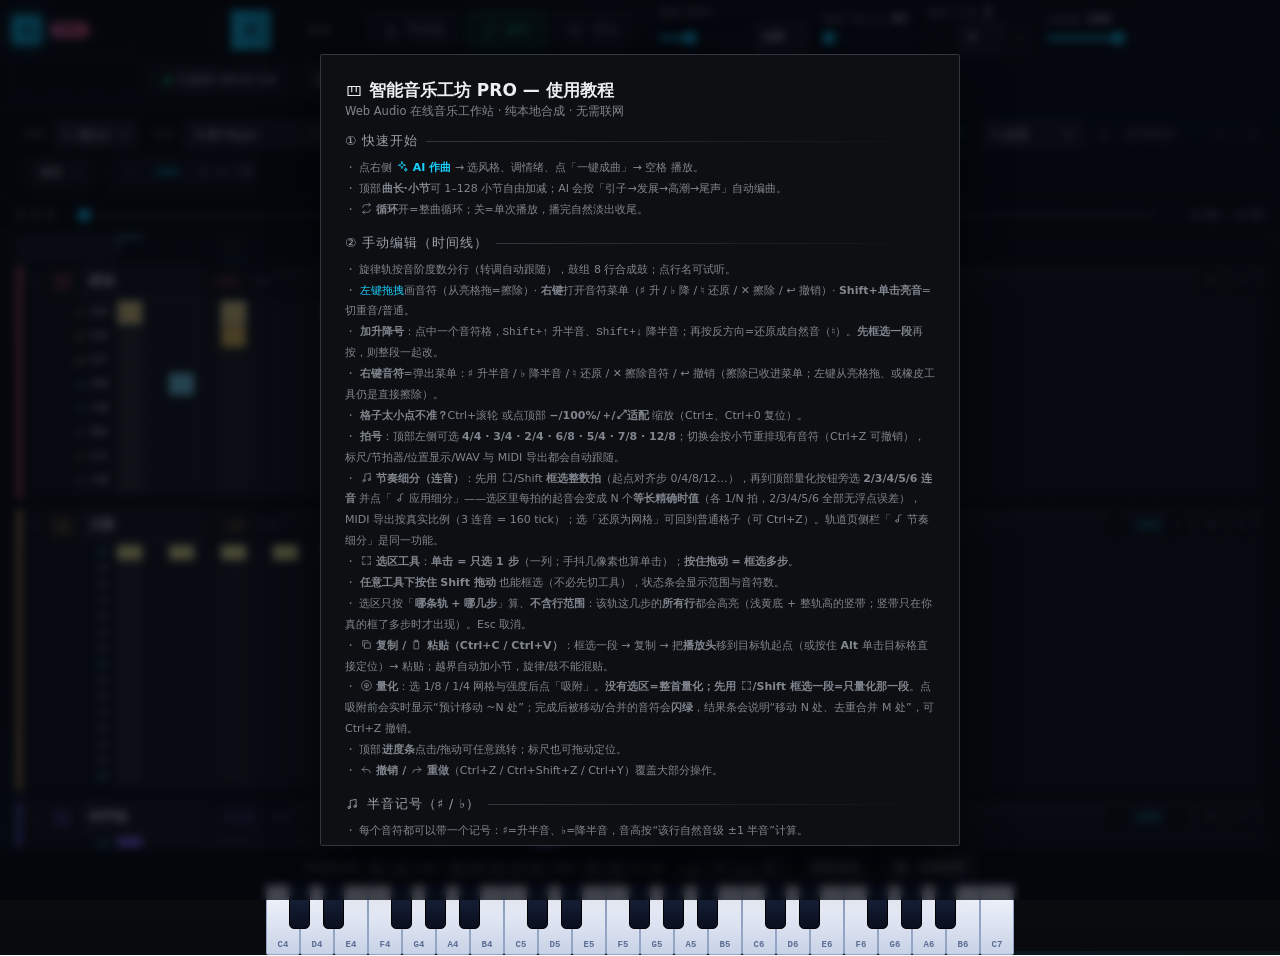
==== commit cbd023e8: "feat(share): 新建分享短链后端（Cloudflare Worker + KV），二维码一张即可扫出整份谱子 并按要求把「谱子二维码」图纸功能改回去（产物回到封面/指纹/分享卡片 3 项）。" ====
--- a/index.html
+++ b/index.html
@@ -10,6 +10,8 @@
      本地起服务时那是 localhost，别人扫了/点了都打不开。自行部署请改这两行。 -->
 <link rel="canonical" href="https://yhl4466.github.io/music-studio-pro/">
 <meta name="mp-share-base" content="https://yhl4466.github.io/music-studio-pro/">
+<!-- 分享短链后端地址（Cloudflare Worker，见 server/）。留空则短链功能自动禁用，其余不受影响。 -->
+<meta name="mp-api-base" content="">
 <title>智能音乐工坊 PRO · AI 作曲工作室</title>
 <link rel="stylesheet" href="./css/theme.css">
 <link rel="stylesheet" href="./css/layout.css">
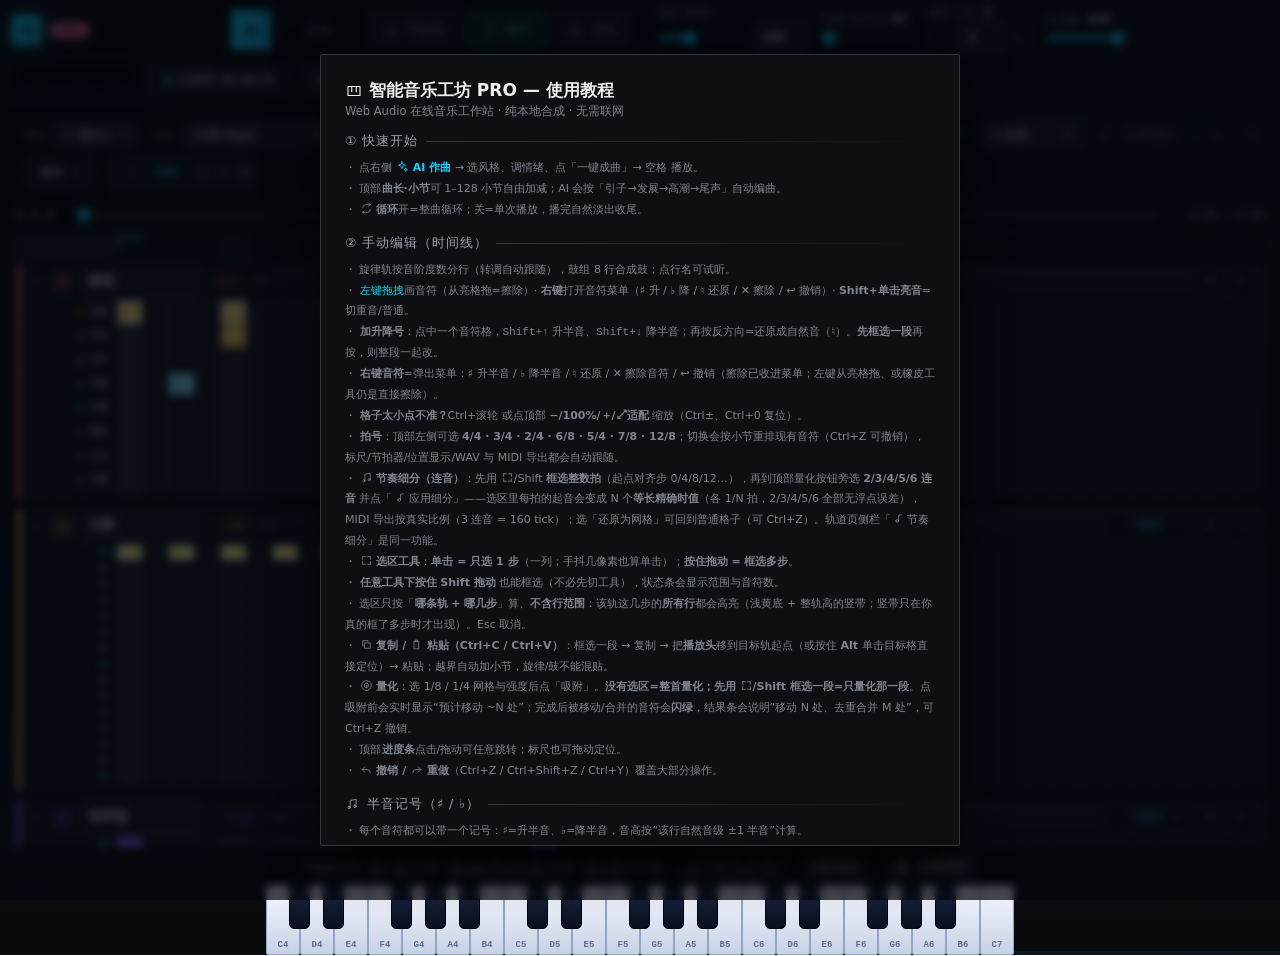
==== commit 6885676f: "feat(share): 接通线上短链后端（Pages），二维码一张即可扫出整份谱子 后端已部署并实测可用：https://main.mp-share-87y.pages.dev · 选 Pages " ====
--- a/index.html
+++ b/index.html
@@ -11,7 +11,7 @@
 <link rel="canonical" href="https://yhl4466.github.io/music-studio-pro/">
 <meta name="mp-share-base" content="https://yhl4466.github.io/music-studio-pro/">
 <!-- 分享短链后端地址（Cloudflare Worker，见 server/）。留空则短链功能自动禁用，其余不受影响。 -->
-<meta name="mp-api-base" content="">
+<meta name="mp-api-base" content="https://main.mp-share-87y.pages.dev">
 <title>智能音乐工坊 PRO · AI 作曲工作室</title>
 <link rel="stylesheet" href="./css/theme.css">
 <link rel="stylesheet" href="./css/layout.css">
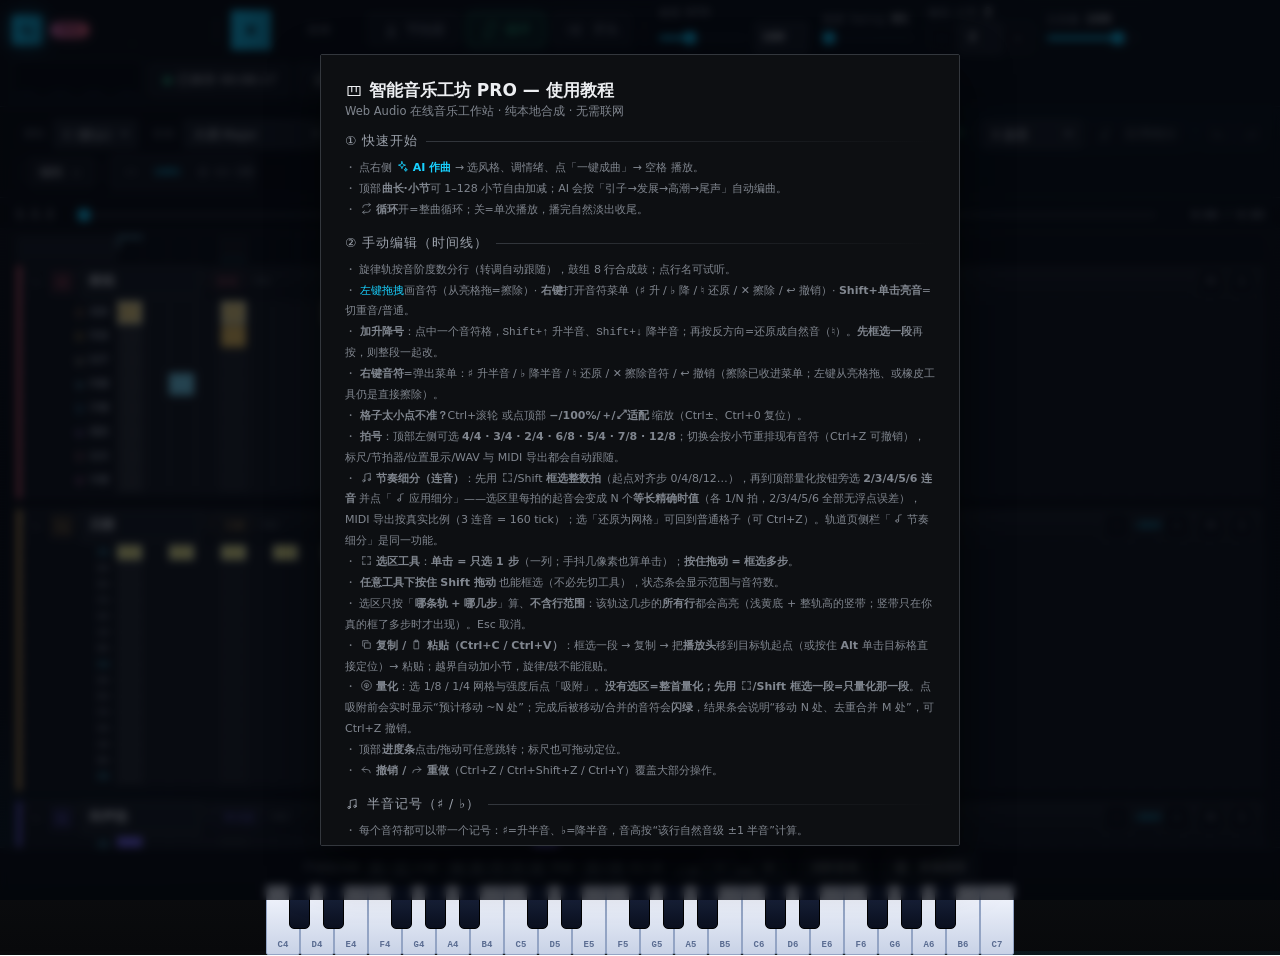
==== commit f2367da1: "chore: 补 LICENSE 与社交分享 meta；清理死代码、测试残留与三处失实文档 用户要求"把审计报告里挑出的三项都做"。本次提交覆盖其中两项（③ 与 ②）， 载荷加固（①）单独一个提交以便" ====
--- a/index.html
+++ b/index.html
@@ -13,6 +13,27 @@
 <!-- 分享短链后端地址（Cloudflare Worker，见 server/）。留空则短链功能自动禁用，其余不受影响。 -->
 <meta name="mp-api-base" content="https://main.mp-share-87y.pages.dev">
 <title>智能音乐工坊 PRO · AI 作曲工作室</title>
+<!-- 社交分享预览（发到 B 站/微信/QQ/论坛时显示标题、描述与预览图）。
+     此前完全没有这类 meta，链接被分享出去只显示一条裸 URL。
+     ⚠ og:image 用的是 SVG：体积小、可版本管理（本项目不引入二进制资源），
+       但微信等平台对 SVG 支持不稳定、可能不显示图（标题与描述不受影响）。
+       要最大兼容性：把 assets/og-image.svg 导出为同尺寸(1200×630) PNG，
+       存成 assets/og-image.png 并把下面两处 image 的 .svg 改成 .png。
+     ⚠ url 与 image 都必须是**绝对地址**（社交平台不解析相对路径）。 -->
+<meta property="og:type" content="website">
+<meta property="og:site_name" content="智能音乐工坊 PRO">
+<meta property="og:title" content="智能音乐工坊 PRO · AI 作曲工作室">
+<meta property="og:description" content="在浏览器里作曲、编曲与音乐可视化。钢琴卷帘编辑器、实时 Web Audio 合成、离线导出 WAV，纯前端运行、无需注册。">
+<meta property="og:url" content="https://yhl4466.github.io/music-studio-pro/">
+<meta property="og:image" content="https://yhl4466.github.io/music-studio-pro/assets/og-image.svg">
+<meta property="og:image:width" content="1200">
+<meta property="og:image:height" content="630">
+<meta property="og:locale" content="zh_CN">
+<meta name="twitter:card" content="summary_large_image">
+<meta name="twitter:title" content="智能音乐工坊 PRO · AI 作曲工作室">
+<meta name="twitter:description" content="在浏览器里作曲、编曲与音乐可视化。纯前端运行、无需注册。">
+<meta name="twitter:image" content="https://yhl4466.github.io/music-studio-pro/assets/og-image.svg">
+<meta name="description" content="在浏览器里作曲、编曲与音乐可视化。钢琴卷帘编辑器、实时 Web Audio 合成、离线导出 WAV，纯前端运行、无需注册。">
 <link rel="stylesheet" href="./css/theme.css">
 <link rel="stylesheet" href="./css/layout.css">
 <link rel="stylesheet" href="./css/timeline.css">
@@ -243,7 +264,6 @@
 </div>
 
 <div id="toasts"></div>
-<input type="file" id="wavFileIn" style="display:none">
 
 </body>
 </html>
--- a/css/timeline.css
+++ b/css/timeline.css
@@ -60,6 +60,16 @@
 .theadLeft{display:flex;align-items:center;gap:8px;position:sticky;left:0;z-index:2;
   background-color:var(--card);box-shadow:var(--scroll-sh)}
 .thead.sel .theadLeft{background-color:var(--sel-bg)}
+/* 表头中间段（名称/角色/编号）：**可压缩区**。
+   为什么需要它：原来名称、角色标签、编号是 .thead 的直接子元素，都是 flex:none 的固定宽度，
+   合计约 300px 硬撑；而 .tgFill 只靠 margin-left:auto 靠右，**只有存在剩余空间时才生效**。
+   于是窗口一窄 / 侧栏一展开，这一排就撑破 162px 的列宽：M/S 被挤到移调控件后面、
+   甚至被裁掉（用户反馈"静音与独奏按钮没有吸附在右侧"）。
+   改成：中间段 flex:1 + min-width:0 + overflow:hidden —— 挤压只发生在中间，
+   右侧 .tgFill（M/S）始终贴边、永不被裁。 */
+.tgMid{display:flex;align-items:center;gap:8px;flex:1 1 auto;min-width:0;overflow:hidden}
+.tgMid .tname{flex:0 1 120px;min-width:0}
+.tgMid .roleTag{flex:0 1 auto;min-width:0;overflow:hidden;text-overflow:ellipsis;white-space:nowrap}
 .tgIcon{width:22px;height:22px;border-radius:var(--r-xs);display:flex;align-items:center;justify-content:center;font-size:11px;flex:none}
 .roleTag{font-size:10px;padding:2px 7px;border-radius:20px;flex:none;letter-spacing:.5px;border:1px solid}
 /* 轨道名输入：与 .numInp/.seedRow input 同一套（32 高 / --ctl-bg2 底 / --hair-2 边 / focus 内环） */
@@ -78,7 +88,17 @@
 .tgShift{display:flex;gap:2px;align-items:center;flex:none}
 .tgShift .sc{height:21px;min-width:21px;padding:0 3px;font-size:10px}
 .tgShift .octv{font:600 10px var(--mono);color:var(--acc);min-width:24px;text-align:center}
-.tgFill{margin-left:auto;display:flex;align-items:center;gap:5px;flex:none}
+.tgFill{margin-left:auto;display:flex;align-items:center;gap:5px;flex:none;
+  position:sticky;right:0}   /* 贴右：极窄时也优先保住 M/S，不被中间段挤走 */
+/* 极窄视口的降级：按优先级逐个让位，**始终保住 M/S**。
+   顺序：角色标签 → 名称输入收窄 → 编号 → 移调控件。 */
+@media (max-width:900px){ .thead .roleTag{display:none} }
+@media (max-width:760px){ .thead .tname{width:74px} .thead .tag-mini{display:none} }
+@media (max-width:640px){
+  .thead .tgShift{display:none}
+  .thead .tname{width:58px}
+  .thead{gap:5px;padding:0 6px 0 8px}
+}
 .collapse{transform:rotate(0);transition:transform var(--dur-base) var(--ease-in-out)}
 .tgroup.closed .collapse{transform:rotate(-90deg)}
 .tgBody{padding:2px 0 6px}
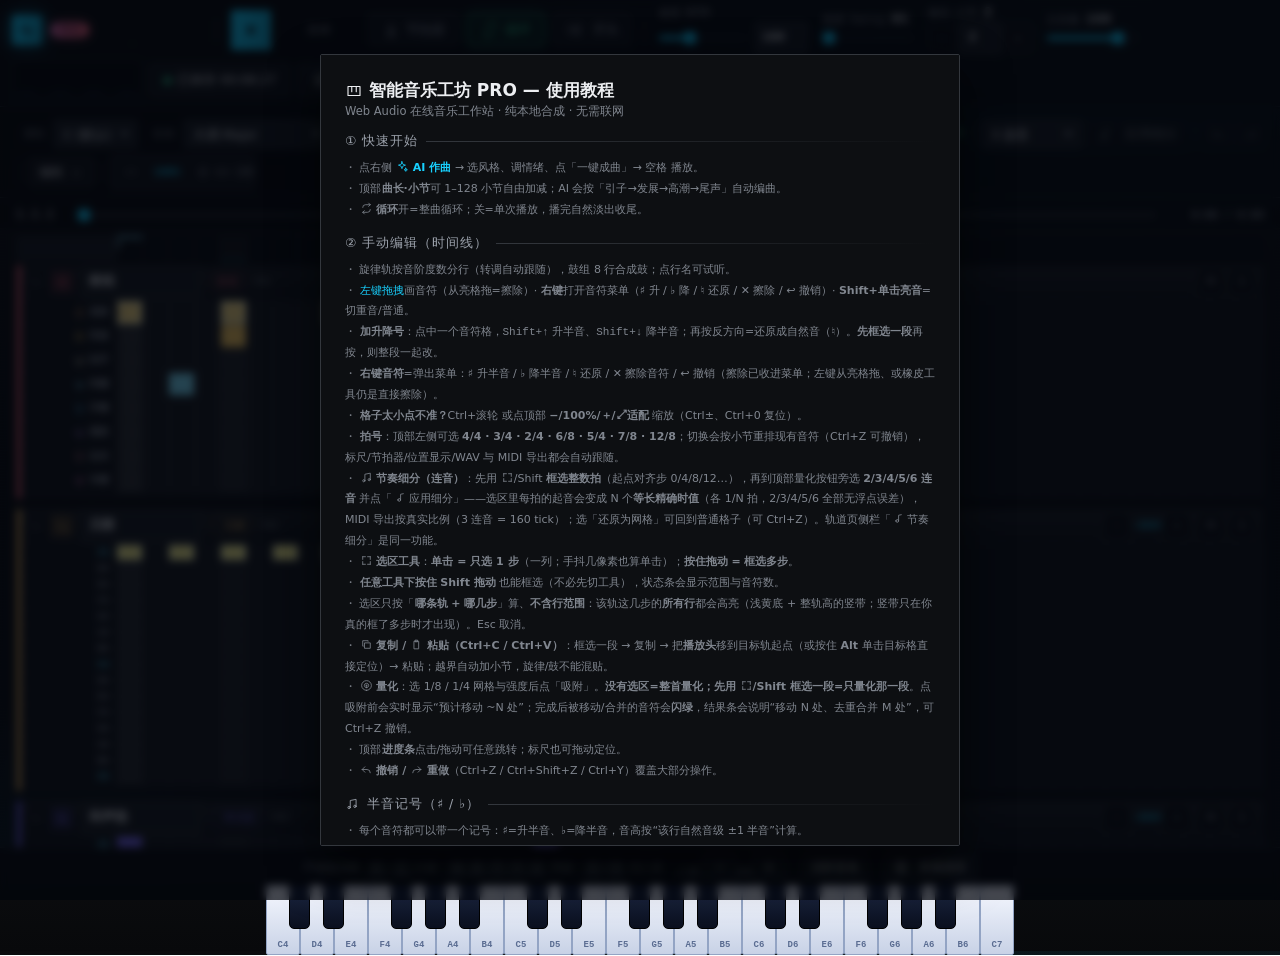
==== commit b8531a17: "chore: 后端地址改为不硬编码（保护你与 fork 者）；删除 19 个零引用导出 用户要求处理审计里余下的几项。本次覆盖两项：  ## 1【需要你注意】mp-api-base 不再硬编码作者的生" ====
--- a/index.html
+++ b/index.html
@@ -10,8 +10,20 @@
      本地起服务时那是 localhost，别人扫了/点了都打不开。自行部署请改这两行。 -->
 <link rel="canonical" href="https://yhl4466.github.io/music-studio-pro/">
 <meta name="mp-share-base" content="https://yhl4466.github.io/music-studio-pro/">
-<!-- 分享短链后端地址（Cloudflare Worker，见 server/）。留空则短链功能自动禁用，其余不受影响。 -->
-<meta name="mp-api-base" content="https://main.mp-share-87y.pages.dev">
+<!-- ===========================================================================
+     分享短链后端地址（可选，见 server/）。**默认留空 = 短链功能自动禁用**，
+     其余功能完全不受影响；设置面板会提示"留空则短链不可用"。
+     ---------------------------------------------------------------------------
+     这里此前硬编码了作者自己的生产后端地址，有两个问题：
+       ① 暴露了作者的账号级子域；
+       ② **任何 fork 这份代码的人，其用户数据都会默认 POST 到作者的 KV** ——
+          对作者是额度消耗，对使用者是数据流向未经同意，两边都不合适。
+     所以改为留空。要用短链功能，二选一：
+       · 临时/个人使用：在可视化页「设置 → 短链后端」里填自己的地址（存 localStorage，优先于本行）；
+       · 对外发布：把下面 content 改成你自己的部署地址（部署步骤见 server/README.md）。
+     注意：地址必须是**你自己的**后端。直接用别人的地址会让你的用户数据存到对方那里。
+     =========================================================================== -->
+<meta name="mp-api-base" content="">
 <title>智能音乐工坊 PRO · AI 作曲工作室</title>
 <!-- 社交分享预览（发到 B 站/微信/QQ/论坛时显示标题、描述与预览图）。
      此前完全没有这类 meta，链接被分享出去只显示一条裸 URL。
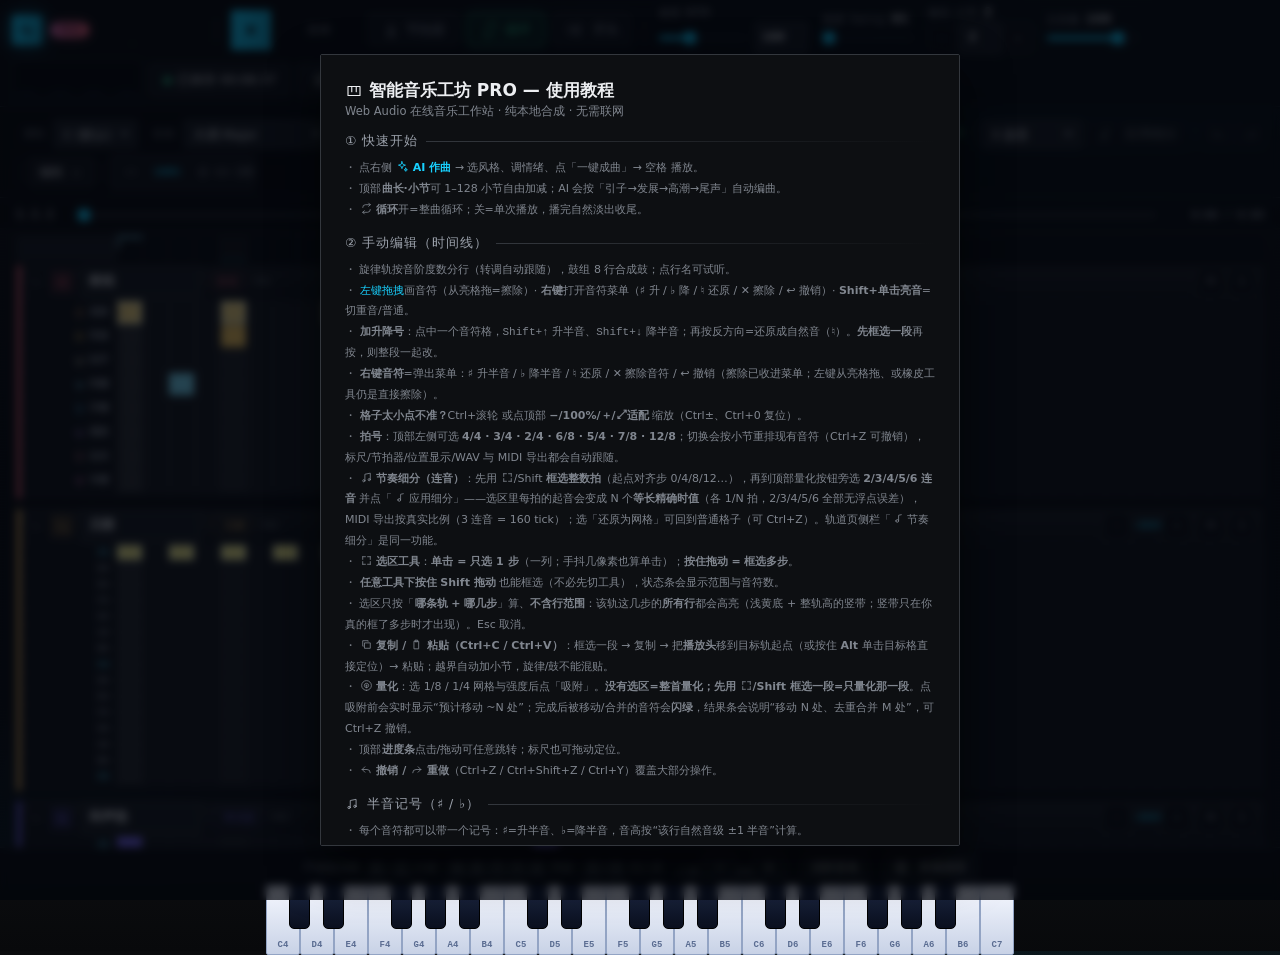
==== commit 6025b054: "fix: 恢复 mp-api-base 的默认值 —— 我上一提交把它留空，实测打断了整条短链分享 ## 我上一提交 b8531a1 犯的错  出于"保护 fork 者不要往作者的 KV 写数据"的考" ====
--- a/index.html
+++ b/index.html
@@ -11,19 +11,24 @@
 <link rel="canonical" href="https://yhl4466.github.io/music-studio-pro/">
 <meta name="mp-share-base" content="https://yhl4466.github.io/music-studio-pro/">
 <!-- ===========================================================================
-     分享短链后端地址（可选，见 server/）。**默认留空 = 短链功能自动禁用**，
-     其余功能完全不受影响；设置面板会提示"留空则短链不可用"。
+     分享短链后端地址（见 server/）。**短链功能依赖它，留空则整条链不可用**。
      ---------------------------------------------------------------------------
-     这里此前硬编码了作者自己的生产后端地址，有两个问题：
-       ① 暴露了作者的账号级子域；
-       ② **任何 fork 这份代码的人，其用户数据都会默认 POST 到作者的 KV** ——
-          对作者是额度消耗，对使用者是数据流向未经同意，两边都不合适。
-     所以改为留空。要用短链功能，二选一：
-       · 临时/个人使用：在可视化页「设置 → 短链后端」里填自己的地址（存 localStorage，优先于本行）；
-       · 对外发布：把下面 content 改成你自己的部署地址（部署步骤见 server/README.md）。
-     注意：地址必须是**你自己的**后端。直接用别人的地址会让你的用户数据存到对方那里。
+     ⚠ 为什么这里必须填、而不能留空（实测结论，别再改成 ""）：
+       前端的**创建与读取两个方向都走 readApiBase()**（见 js/io/shortlink.js 的
+       createShortLink / fetchShortLink），它优先读本机 localStorage、其次读这一行。
+       留空会让 `hasApi()` 为 false，后果不只是"自己不能创建"：
+         · 创建短链 → {ok:false, reason:'no-api'}
+         · **打开别人发来的短链 → {ok:false, reason:'no-api', message:'未配置后端地址，无法打开短链'}**
+       而短链是**唯一能装进二维码**的分享形式（实测一份 24 小节工程的完整链接有 33004 字符，
+       二维码根本装不下）。所以留空 = 二维码分享对**所有访客**失效。
+       （2026-11 我一度改成留空以"保护 fork 者"，实测确认这会打断线上功能，已改回。）
+     ---------------------------------------------------------------------------
+     ⚠ 如果你 fork 了本项目：**请把这一行换成你自己的后端地址**（部署步骤见 server/README.md）。
+       否则你的访客创建短链时，数据会存到本项目作者的 KV 里（对作者是额度消耗，
+       对你则是数据流向未经你的同意）。
+       临时试用也可以在可视化页「设置 → 短链后端」里填自己的地址（存 localStorage，优先于本行）。
      =========================================================================== -->
-<meta name="mp-api-base" content="">
+<meta name="mp-api-base" content="https://main.mp-share-87y.pages.dev">
 <title>智能音乐工坊 PRO · AI 作曲工作室</title>
 <!-- 社交分享预览（发到 B 站/微信/QQ/论坛时显示标题、描述与预览图）。
      此前完全没有这类 meta，链接被分享出去只显示一条裸 URL。
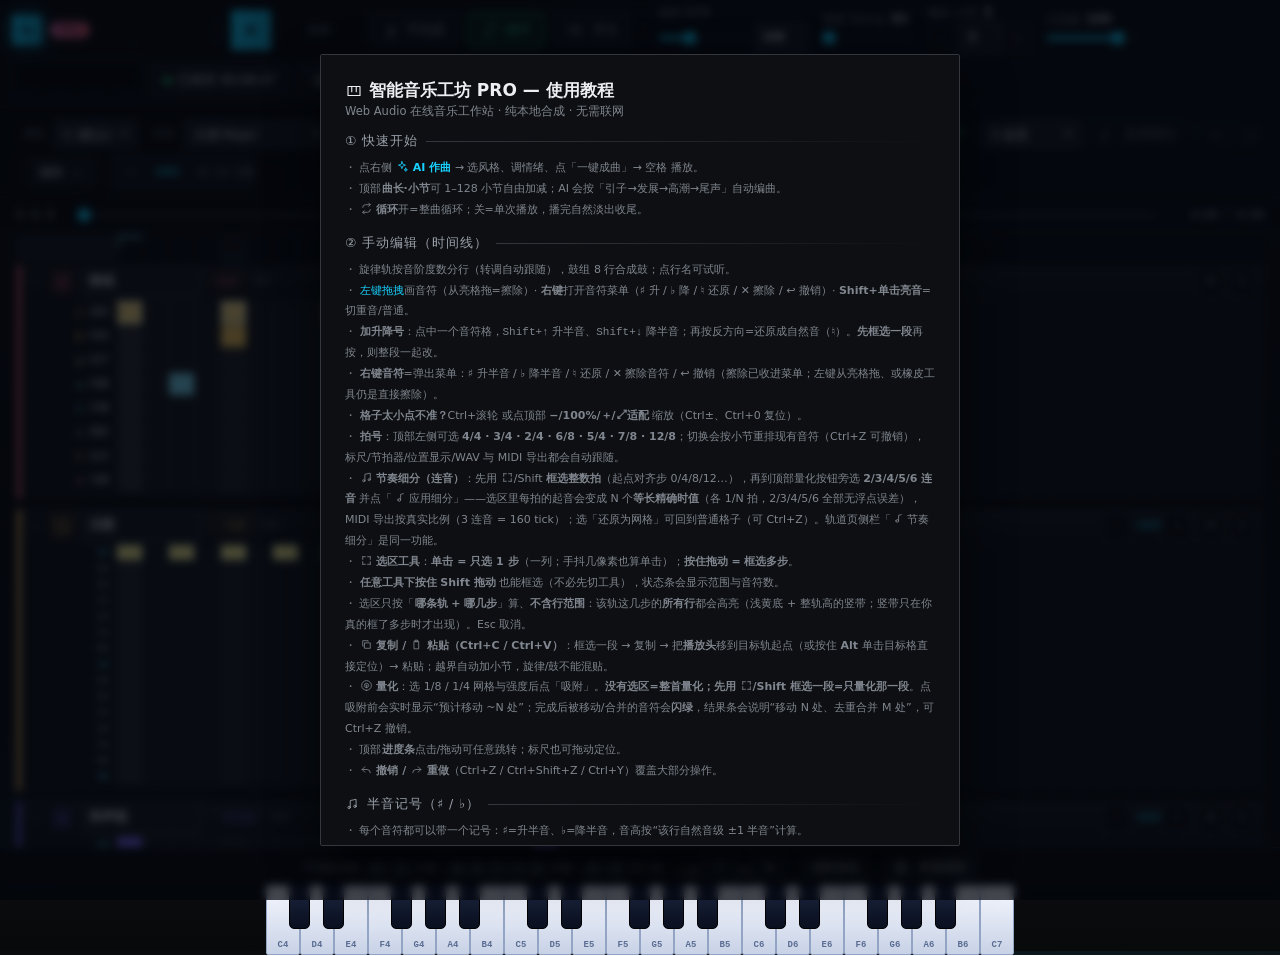
==== commit 1123bfac: "feat(sponsor): 菜单加「支持开发 · 请我喝杯咖啡」入口（爱发电） 用户要求加赞助入口。定了三件事：放主菜单、不加自动弹窗、轻量文案。  ## 实现  · 新增 js/ui/sponso" ====
--- a/index.html
+++ b/index.html
@@ -29,6 +29,15 @@
        临时试用也可以在可视化页「设置 → 短链后端」里填自己的地址（存 localStorage，优先于本行）。
      =========================================================================== -->
 <meta name="mp-api-base" content="https://main.mp-share-87y.pages.dev">
+<!-- ===========================================================================
+     爱发电赞助主页地址（见 js/ui/sponsor.js）。
+     👉 **请把下面的 your-name 换成你的爱发电用户名**（注册后你的主页形如
+        https://afdian.com/a/your-name ）。换完就生效，菜单里会出现「支持开发」。
+     ⚠ 换之前：入口**不会出现**（代码会识别出这还是占位符，而不是真地址）——
+        这是刻意的，避免你还没注册就露出一个点了打不开的按钮。
+     ⚠ fork 本项目的人：请把这一行清空（content=""），否则会指向作者的赞助页。
+     =========================================================================== -->
+<meta name="afdian-url" content="https://afdian.com/a/your-name">
 <title>智能音乐工坊 PRO · AI 作曲工作室</title>
 <!-- 社交分享预览（发到 B 站/微信/QQ/论坛时显示标题、描述与预览图）。
      此前完全没有这类 meta，链接被分享出去只显示一条裸 URL。
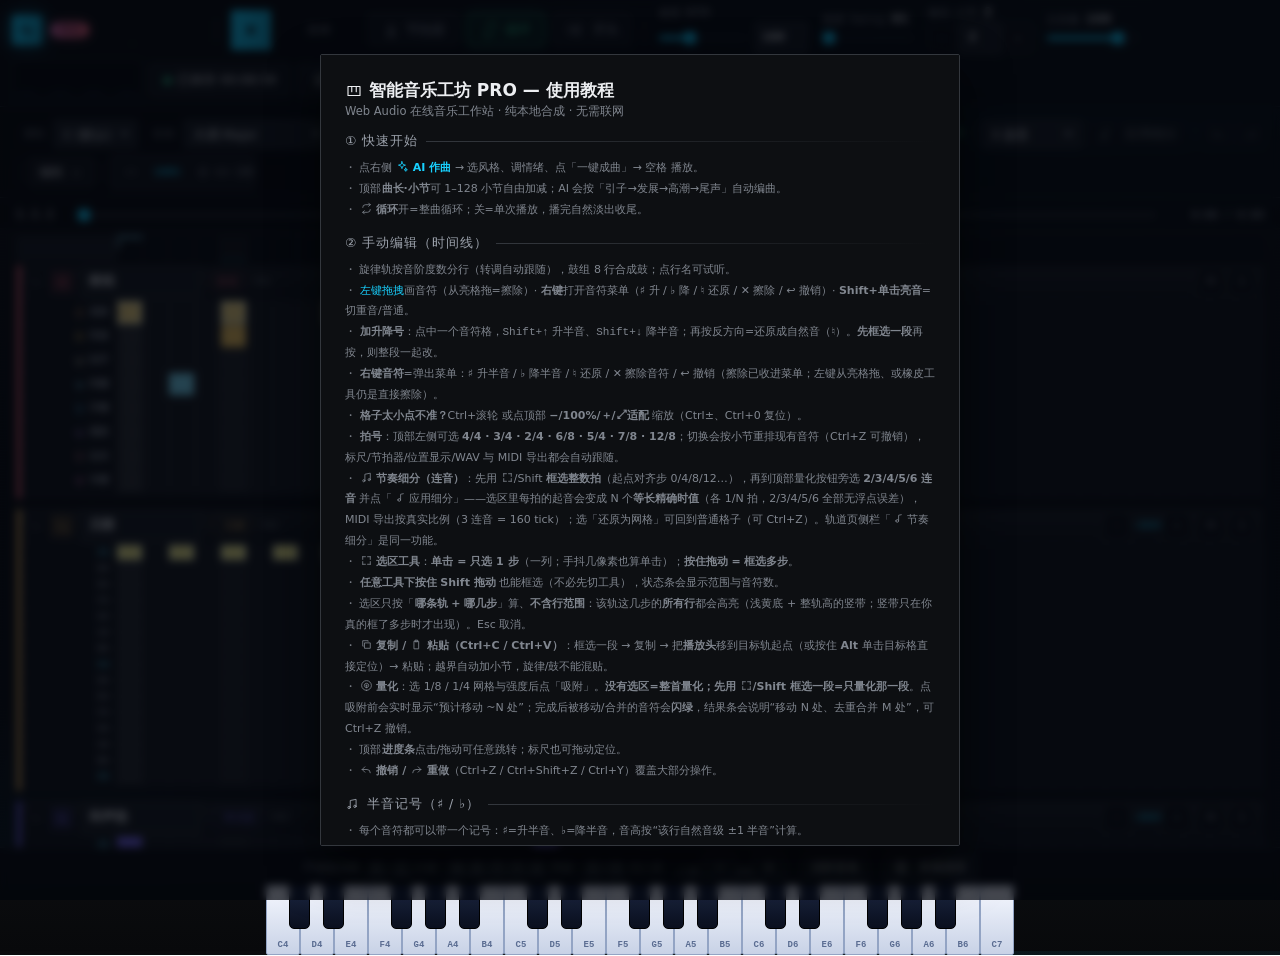
==== commit 05fef7d5: "feat(sponsor): 填入真实爱发电地址 yhl14122 + README 赞助板块 用户提供了爱发电主页 https://afdian.com/a/yhl14122，替换占位符。  ## " ====
--- a/index.html
+++ b/index.html
@@ -31,13 +31,11 @@
 <meta name="mp-api-base" content="https://main.mp-share-87y.pages.dev">
 <!-- ===========================================================================
      爱发电赞助主页地址（见 js/ui/sponsor.js）。
-     👉 **请把下面的 your-name 换成你的爱发电用户名**（注册后你的主页形如
-        https://afdian.com/a/your-name ）。换完就生效，菜单里会出现「支持开发」。
-     ⚠ 换之前：入口**不会出现**（代码会识别出这还是占位符，而不是真地址）——
-        这是刻意的，避免你还没注册就露出一个点了打不开的按钮。
-     ⚠ fork 本项目的人：请把这一行清空（content=""），否则会指向作者的赞助页。
+     填好后菜单里会出现「支持开发 · 请我喝杯咖啡」，点击在新标签页打开。
+     ⚠ 留空或仍是占位符时，入口**不会出现**（不会有"点了打不开"的按钮）。
+     ⚠ fork 本项目的人：请把 content 清空（content=""），否则会指向作者的赞助页。
      =========================================================================== -->
-<meta name="afdian-url" content="https://afdian.com/a/your-name">
+<meta name="afdian-url" content="https://afdian.com/a/yhl14122">
 <title>智能音乐工坊 PRO · AI 作曲工作室</title>
 <!-- 社交分享预览（发到 B 站/微信/QQ/论坛时显示标题、描述与预览图）。
      此前完全没有这类 meta，链接被分享出去只显示一条裸 URL。
